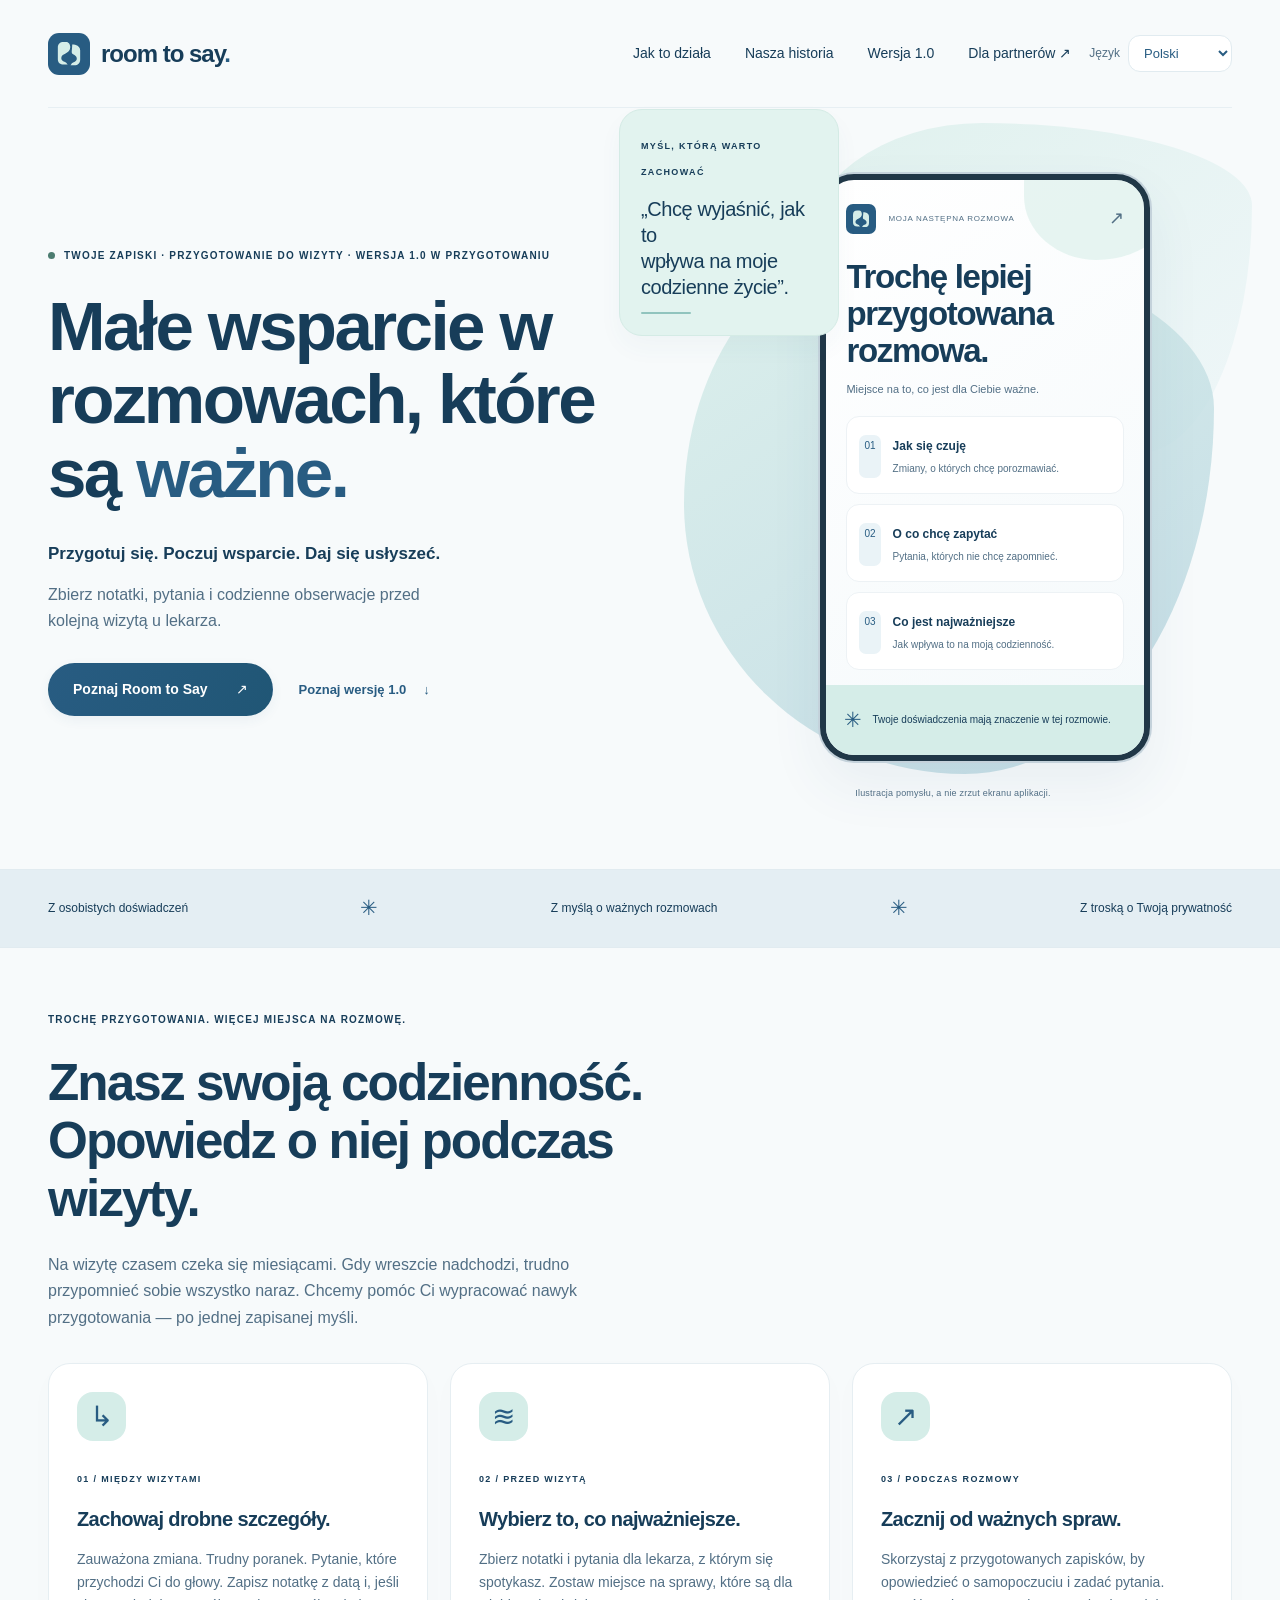
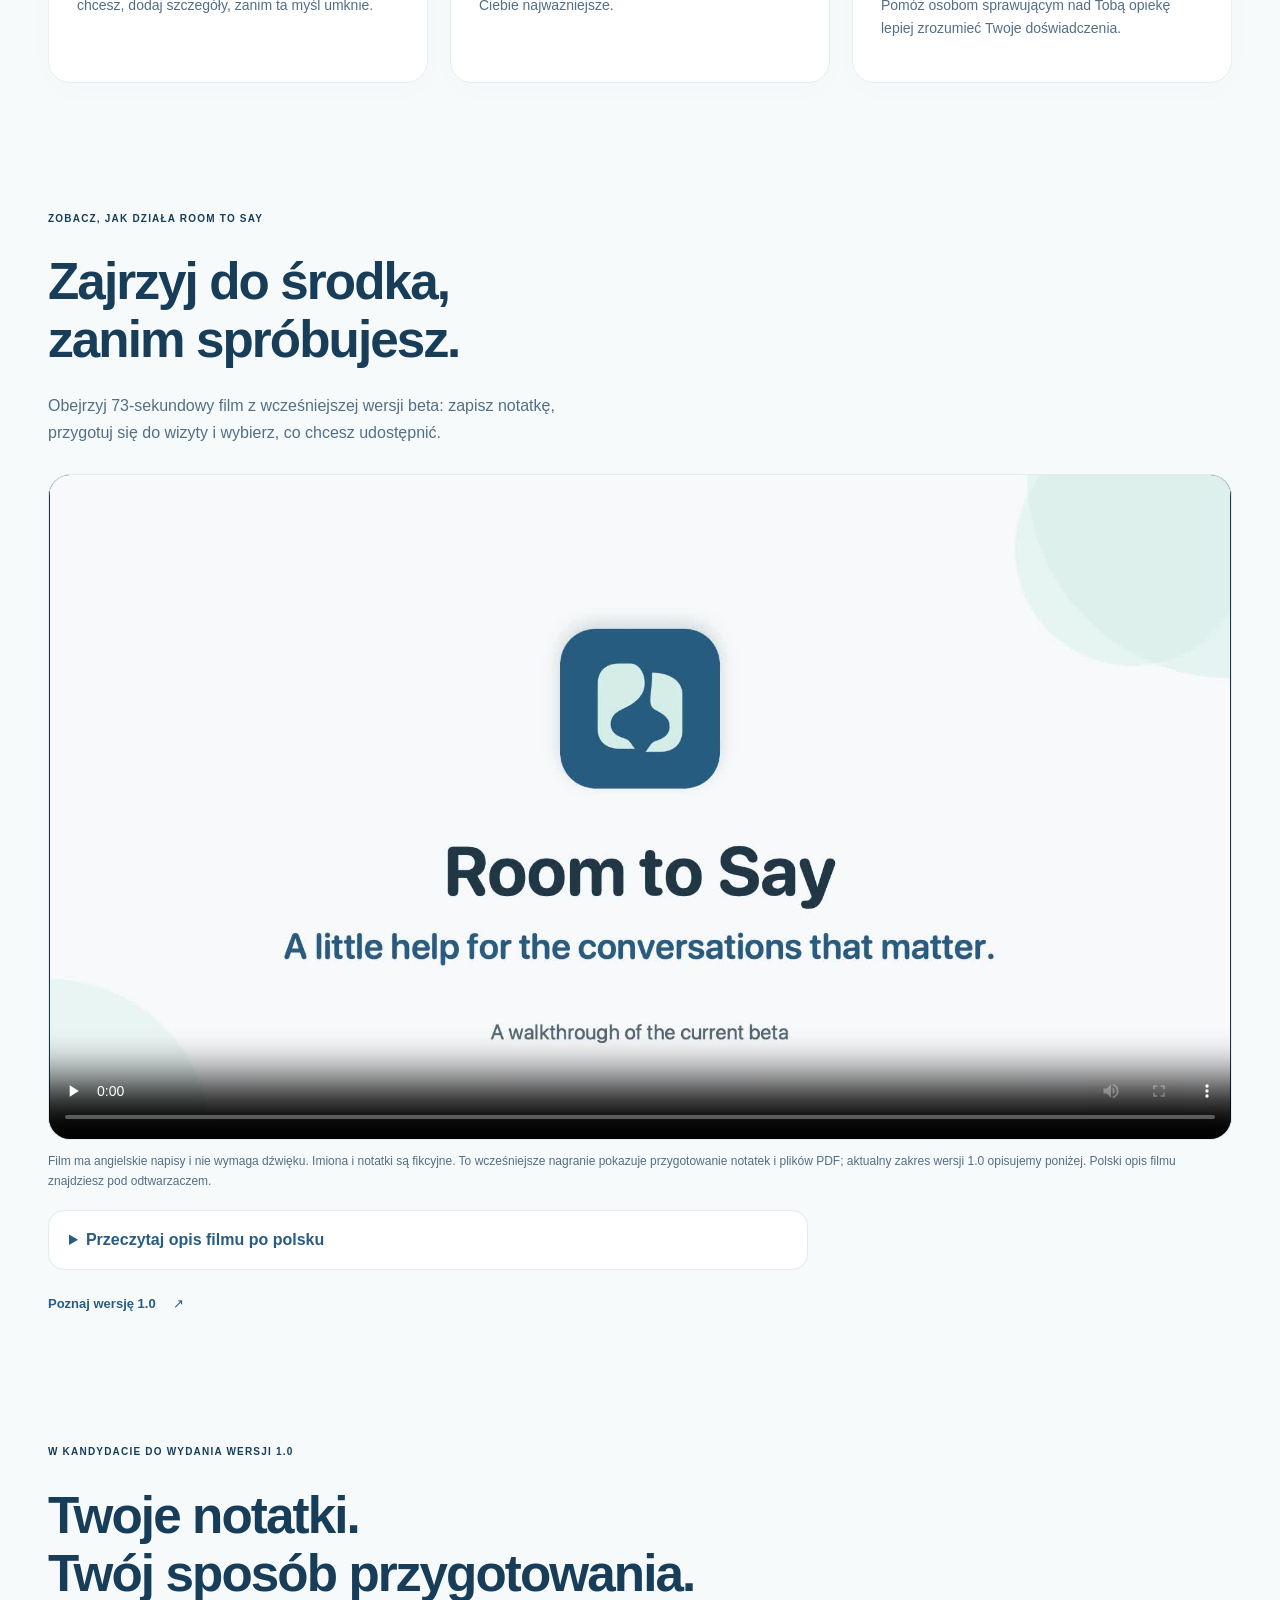
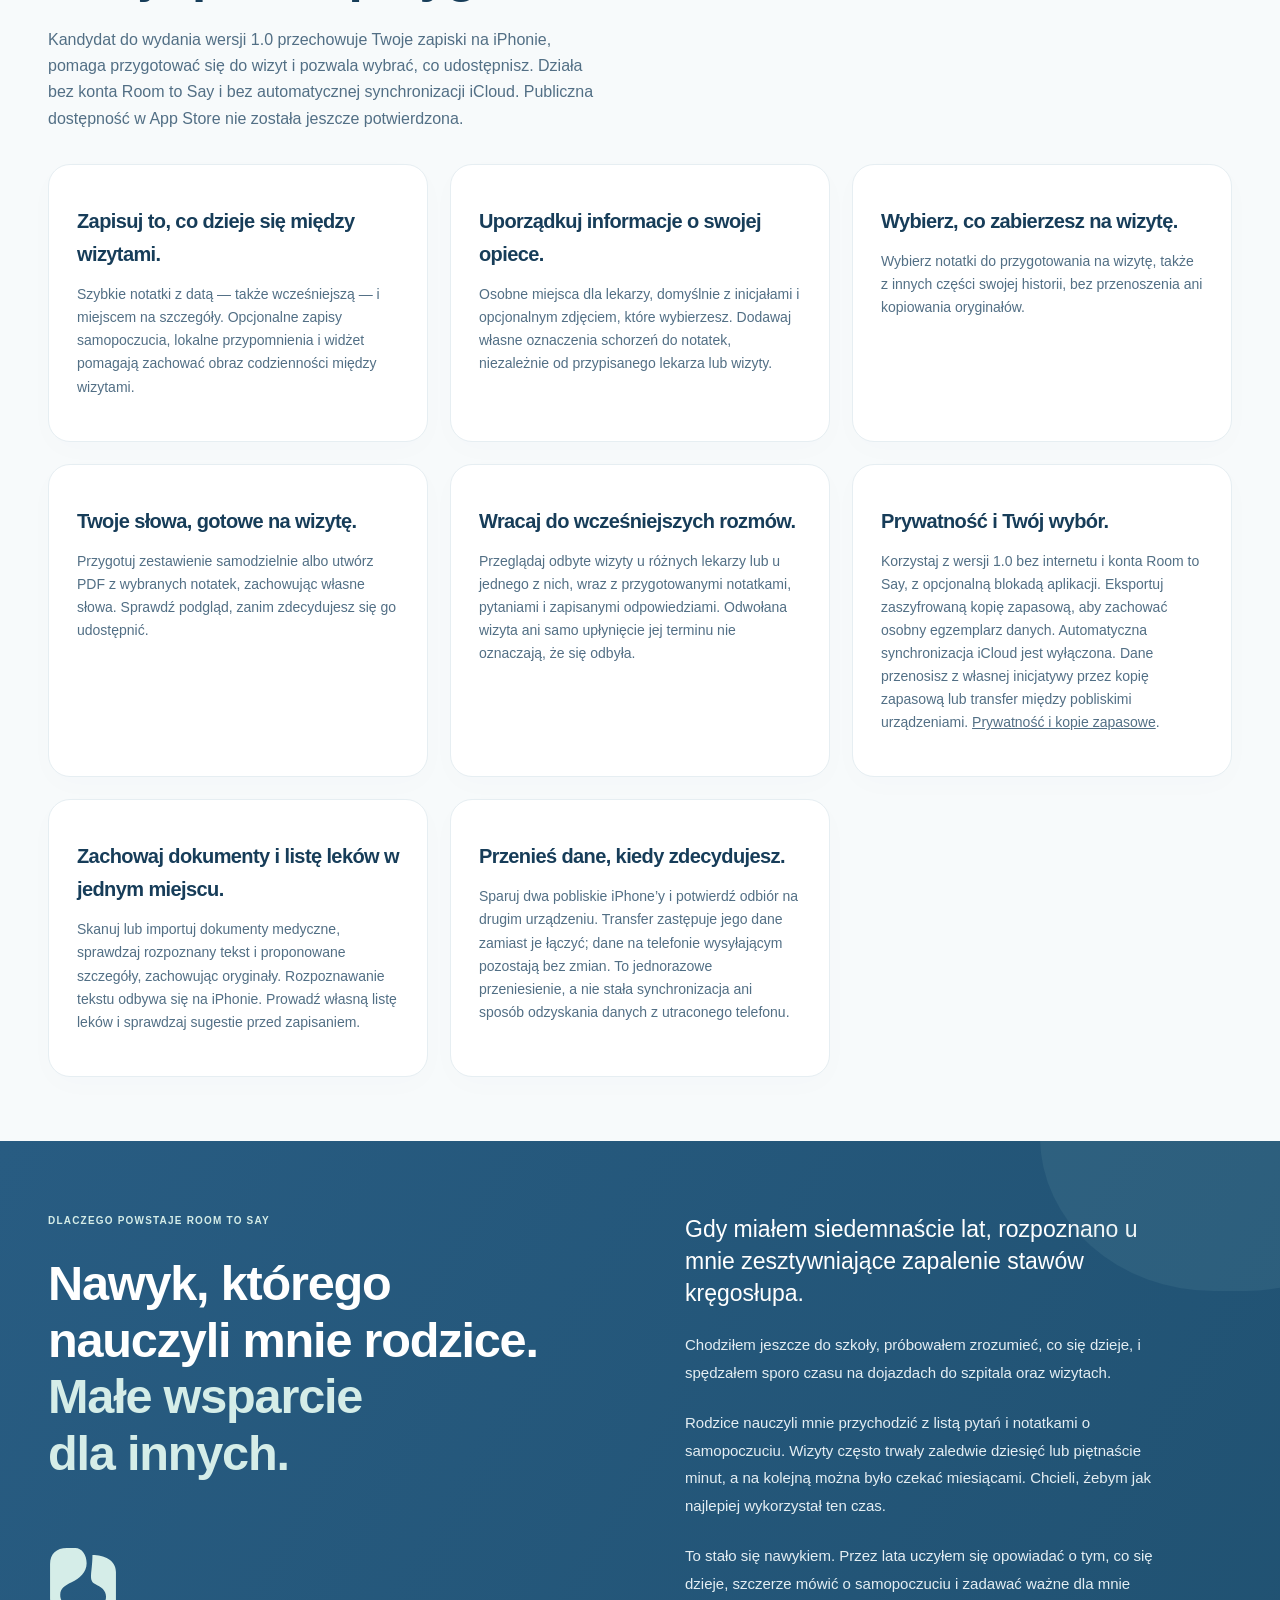
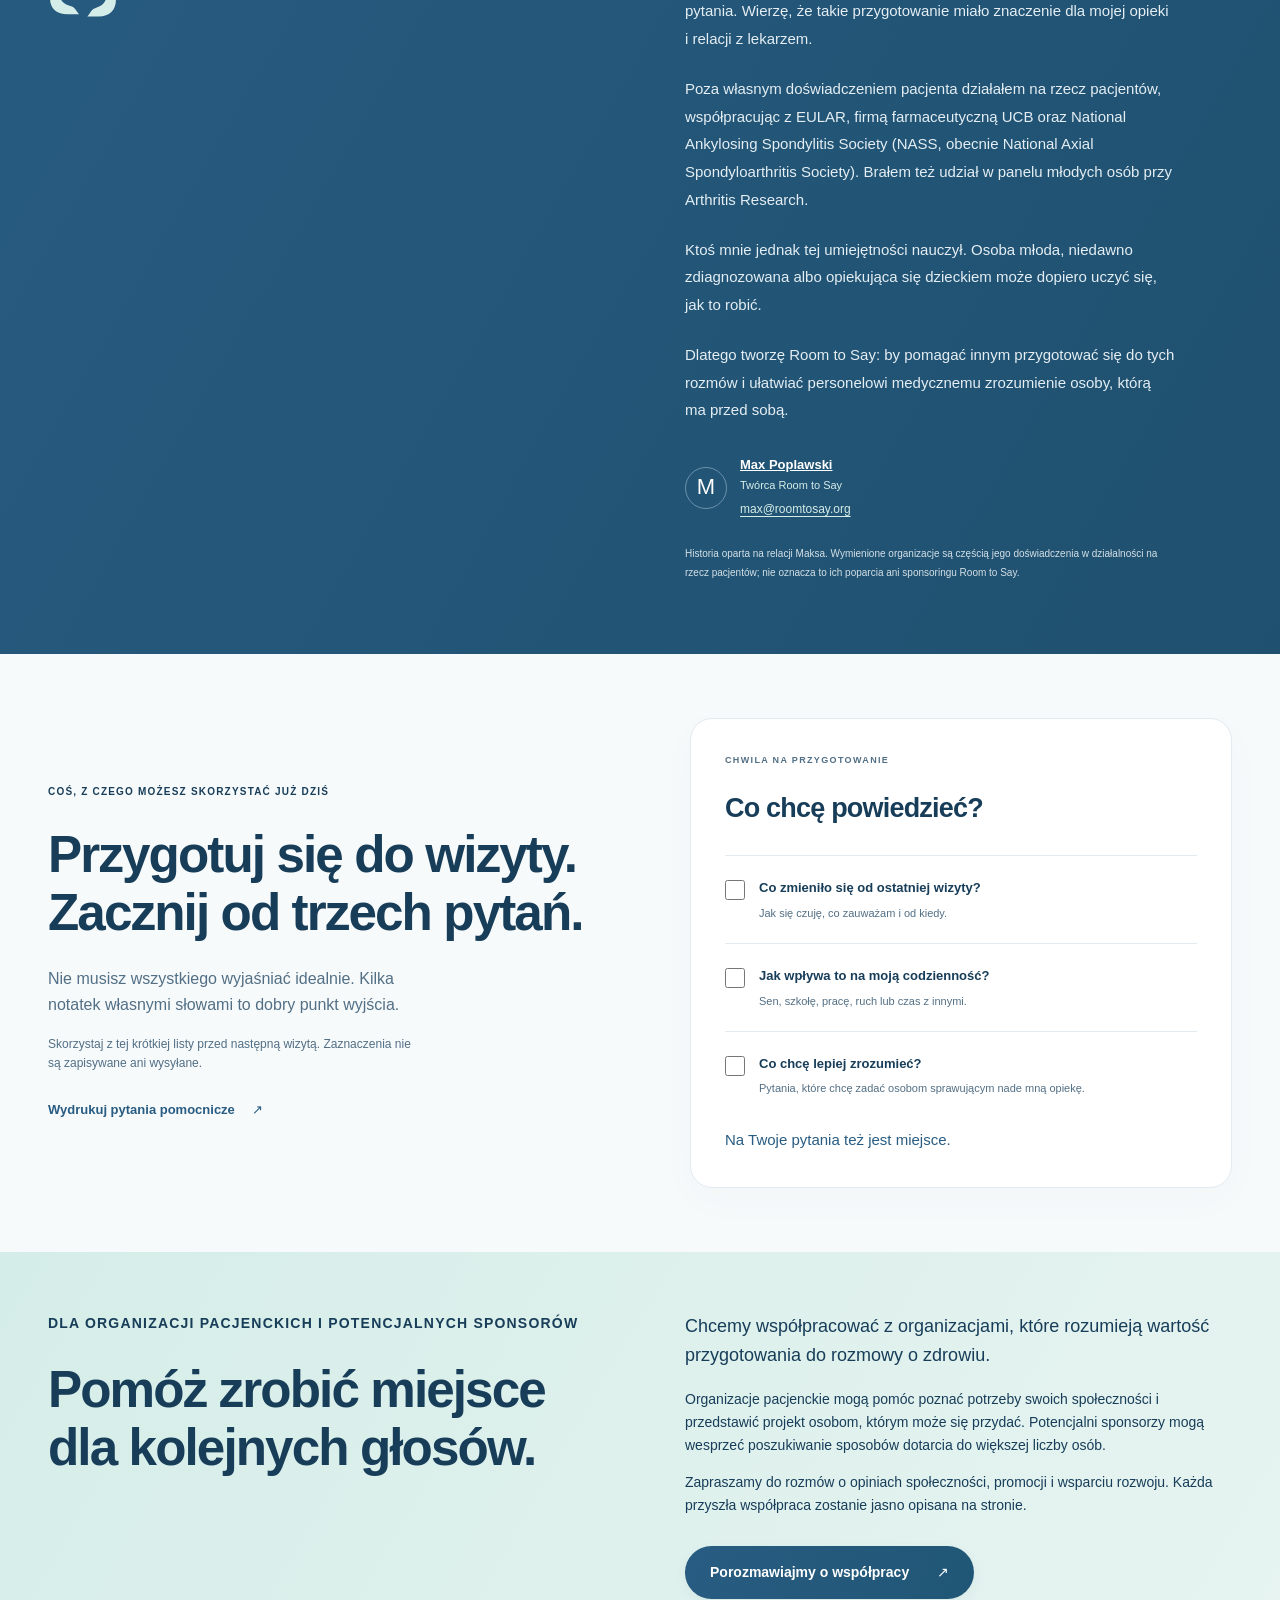
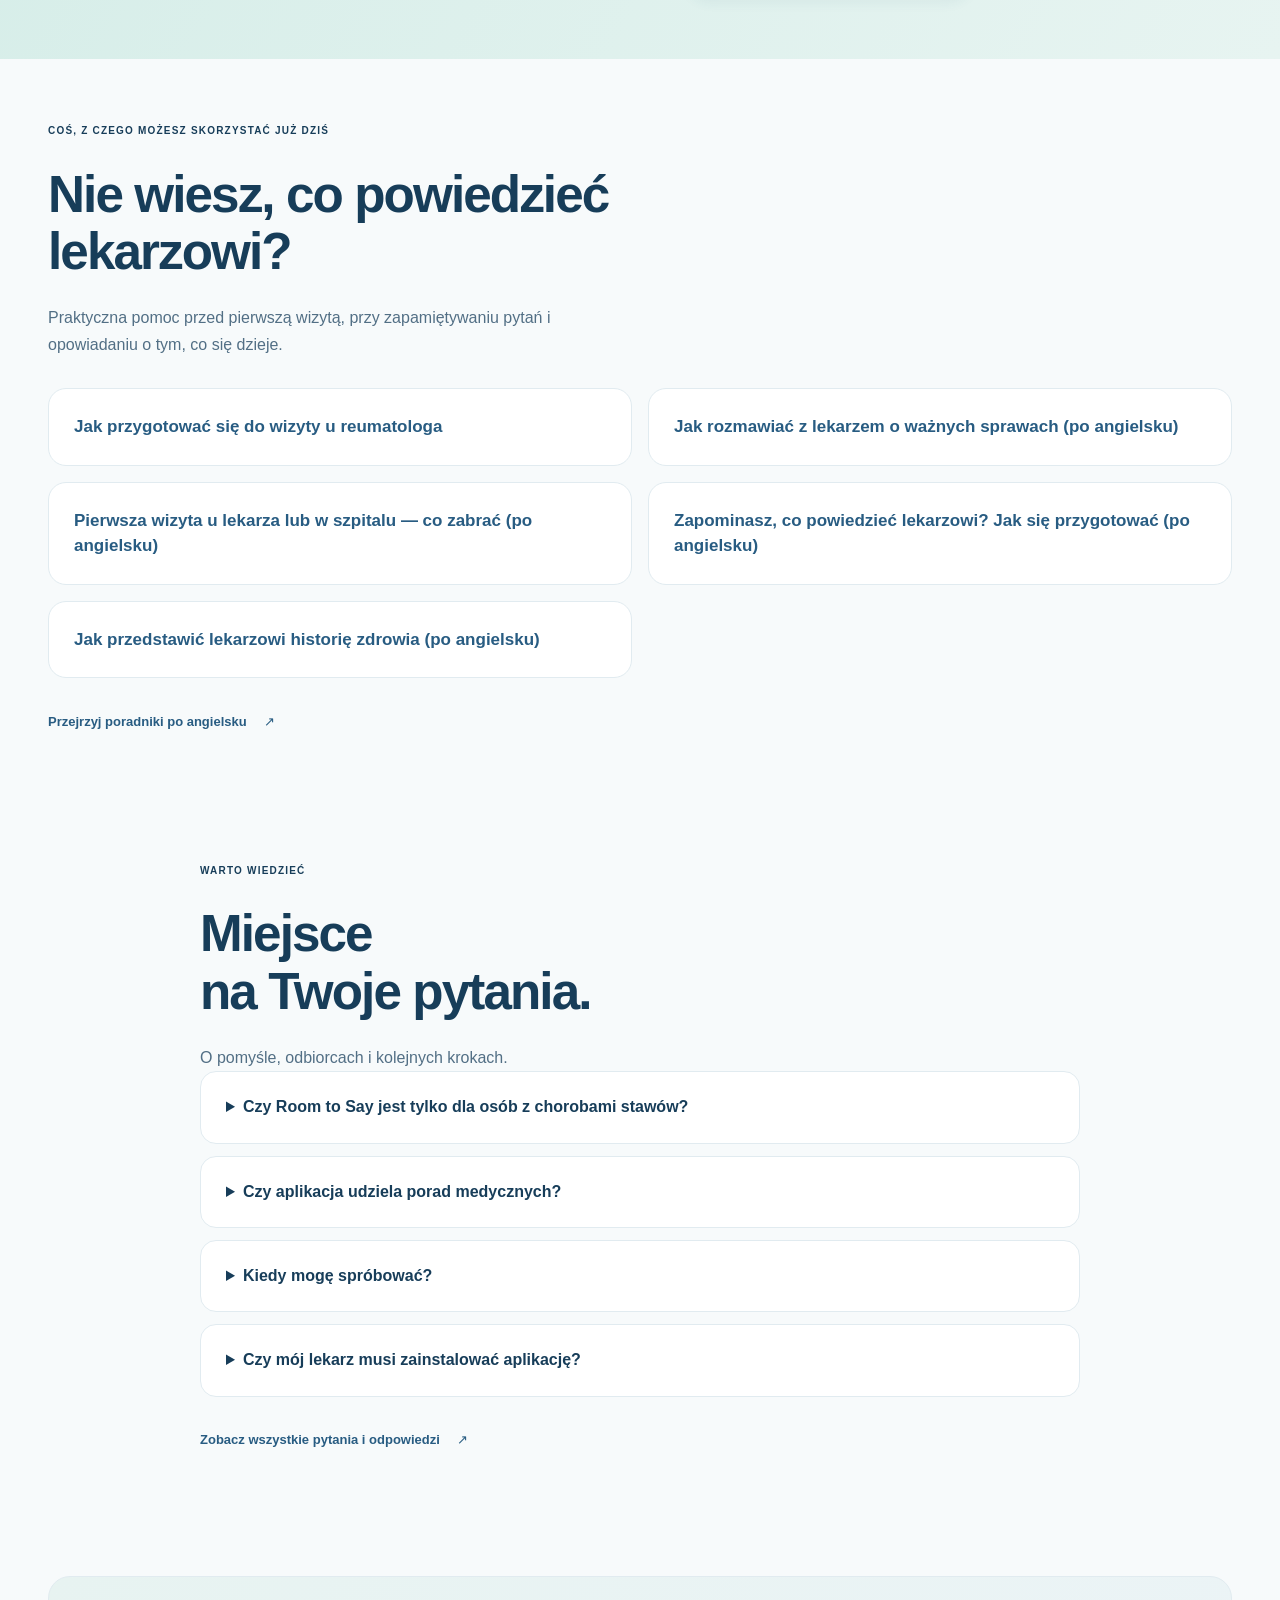
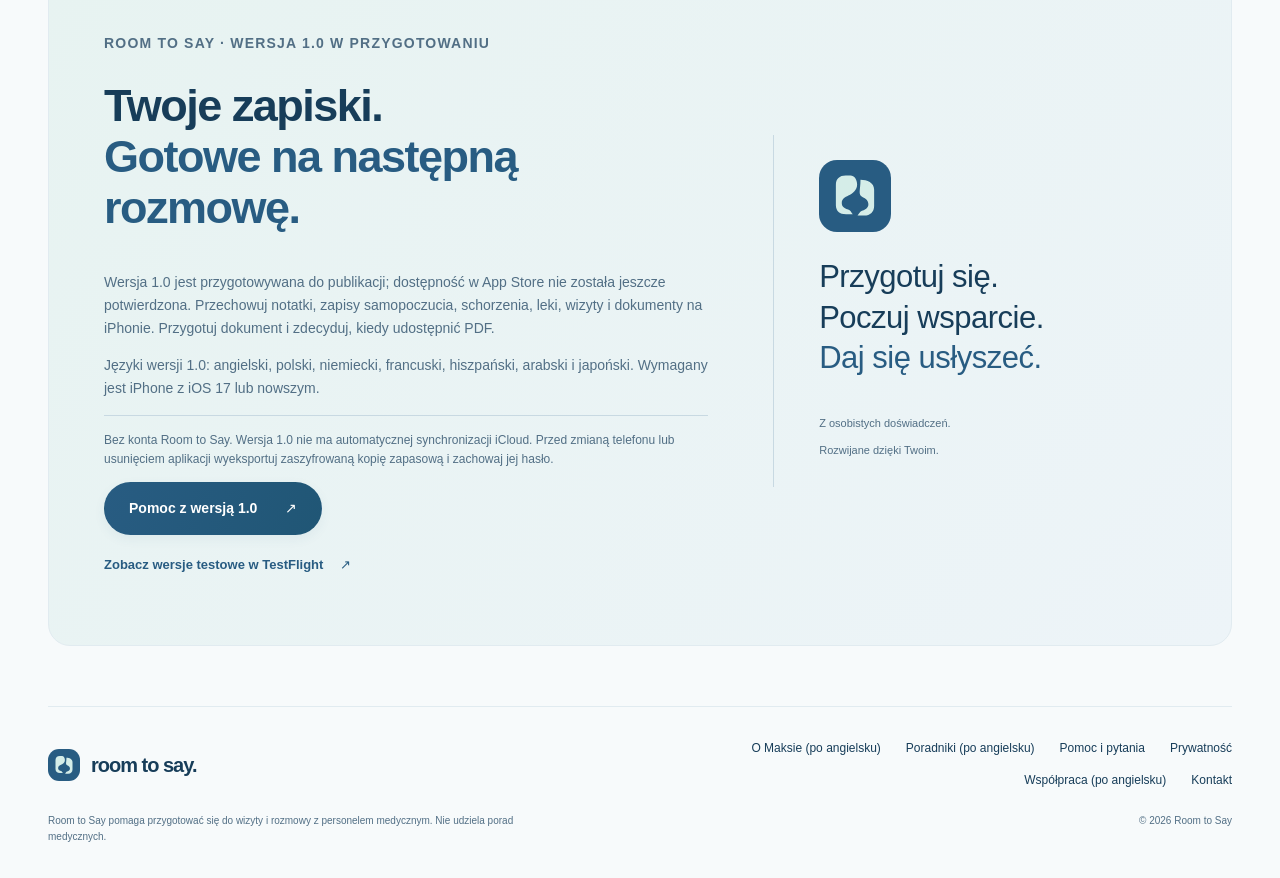
==== pl/index.html @ f358e0f5 "Add Polish pages and English-Polski language dropdown" ====
<!doctype html>
<html lang="pl">
<head>
  <meta charset="utf-8">
  <meta name="viewport" content="width=device-width, initial-scale=1">
  <meta name="theme-color" content="#285C82">
  <title>Room to Say | Przygotuj się do wizyty u lekarza</title>
  <meta name="description" content="Zbierz notatki, pytania i codzienne obserwacje przed wizytą. Poznaj Room to Say, aplikację na iPhone’a. Wersja 1.0 jest w przygotowaniu.">
  <link rel="icon" href="/assets/favicon.ico">
  <link rel="apple-touch-icon" href="/assets/room-to-say-icon-180.png">
  <link rel="stylesheet" href="/styles.css?v=20261027-beta">
  <link rel="stylesheet" href="/app-direction.css?v=20261114-languages">
  <script src="/site.js" defer></script>

  <link rel="canonical" href="https://roomtosay.org/pl/">
  <meta name="robots" content="index, follow, max-image-preview:large">
  <meta property="og:site_name" content="Room to Say">
  <meta property="og:locale" content="pl_PL">
  <meta property="og:type" content="website">
  <meta property="og:url" content="https://roomtosay.org/pl/">
  <meta property="og:title" content="Room to Say | Przygotuj się do wizyty u lekarza">
  <meta property="og:description" content="Zbierz notatki, pytania i codzienne obserwacje przed wizytą. Poznaj Room to Say, aplikację na iPhone’a. Wersja 1.0 jest w przygotowaniu.">
  <meta property="og:image" content="https://roomtosay.org/assets/room-to-say-social-conversations.png">
  <meta property="og:image:alt" content="Room to Say. Małe wsparcie w ważnych rozmowach. Niebieska grafika z miętowym logo Shared space; tekst grafiki w języku angielskim.">
  <meta property="og:image:width" content="1200">
  <meta property="og:image:height" content="630">
  <meta name="twitter:card" content="summary_large_image">
  <meta name="twitter:title" content="Room to Say | Przygotuj się do wizyty u lekarza">
  <meta name="twitter:description" content="Zbierz notatki, pytania i codzienne obserwacje przed wizytą. Poznaj Room to Say, aplikację na iPhone’a. Wersja 1.0 jest w przygotowaniu.">
  <meta name="twitter:image" content="https://roomtosay.org/assets/room-to-say-social-conversations.png">
  <meta name="twitter:image:alt" content="Room to Say. Małe wsparcie w ważnych rozmowach. Niebieska grafika z miętowym logo Shared space; tekst grafiki w języku angielskim.">
  <script type="application/ld+json">{"@context": "https://schema.org", "@type": "WebPage", "@id": "https://roomtosay.org/pl/#page", "url": "https://roomtosay.org/pl/", "name": "Room to Say | Przygotuj się do wizyty u lekarza", "description": "Zbierz notatki, pytania i codzienne obserwacje przed wizytą. Poznaj Room to Say, aplikację na iPhone’a. Wersja 1.0 jest w przygotowaniu.", "inLanguage": "pl", "isPartOf": {"@type": "WebSite", "@id": "https://roomtosay.org/#website", "url": "https://roomtosay.org/", "name": "Room to Say"}, "dateModified": "2026-11-14"}</script>
<link rel="alternate" hreflang="en" href="https://roomtosay.org/">
<link rel="alternate" hreflang="pl" href="https://roomtosay.org/pl/">
<link rel="alternate" hreflang="x-default" href="https://roomtosay.org/">
</head>
<body>
  <a class="skip" href="#main">Przejdź do treści</a>
  <header class="header wrap">
    <a class="brand" href="/pl/" aria-label="Strona główna Room to Say"><img src="/assets/room-to-say-icon.svg" width="42" height="42" alt=""><span>room to say<span class="brand-dot">.</span></span></a>
    <nav aria-label="Nawigacja główna"><a href="#approach">Jak to działa</a><a href="#story">Nasza historia</a><a href="#beta">Wersja 1.0</a><a href="#partners">Dla partnerów <span aria-hidden="true">↗</span></a></nav>
  <div class="language-control"><label for="site-language">Język</label><select id="site-language" data-language-switch aria-label="Język"><option value="/">English</option><option value="/pl/" selected>Polski</option></select><noscript><a href="/" lang="en">English</a> · <a href="/pl/" lang="pl">Polski</a></noscript></div></header>
  <main id="main">
    <section class="hero wrap">
      <div class="hero-copy">
        <p class="eyebrow"><span class="status-dot"></span> Twoje zapiski · Przygotowanie do wizyty · Wersja 1.0 w przygotowaniu</p>
        <h1>Małe wsparcie w<br>rozmowach, które<br>są <em>ważne.</em></h1>
        <p class="hero-tagline">Przygotuj się. Poczuj wsparcie. Daj się usłyszeć.</p>
        <p class="intro">Zbierz notatki, pytania i codzienne obserwacje przed kolejną wizytą u lekarza.</p>
        <div class="actions"><a class="button" href="#approach">Poznaj Room to Say <span aria-hidden="true">↗</span></a><a class="text-link" href="#beta">Poznaj wersję 1.0 <span aria-hidden="true">↓</span></a></div>
      </div>
      <div class="hero-art" aria-label="Ilustracja przygotowania pytań na wizytę">
        <div class="orbit" aria-hidden="true"></div>
        <div class="little-note"><span class="tiny-label">Myśl, którą warto zachować</span><p>„Chcę wyjaśnić, jak to<br>wpływa na moje codzienne życie”.</p><span class="note-line" aria-hidden="true"></span></div>
        <div class="appointment-paper">
          <div class="paper-top"><img src="/assets/room-to-say-icon.svg" alt="" width="30" height="30"><span>MOJA NASTĘPNA ROZMOWA</span><span aria-hidden="true">↗</span></div>
          <h2>Trochę lepiej<br>przygotowana rozmowa.</h2>
          <p class="paper-caption">Miejsce na to, co jest dla Ciebie ważne.</p>
          <div class="paper-item"><span class="paper-number">01</span><div><strong>Jak się czuję</strong><p>Zmiany, o których chcę porozmawiać.</p></div></div>
          <div class="paper-item"><span class="paper-number">02</span><div><strong>O co chcę zapytać</strong><p>Pytania, których nie chcę zapomnieć.</p></div></div>
          <div class="paper-item"><span class="paper-number">03</span><div><strong>Co jest najważniejsze</strong><p>Jak wpływa to na moją codzienność.</p></div></div>
          <div class="paper-bottom"><span class="small-spark" aria-hidden="true">✳</span> Twoje doświadczenia mają znaczenie w tej rozmowie.</div>
        </div>
        <span class="art-footnote">Ilustracja pomysłu, a nie zrzut ekranu aplikacji.</span>
      </div>
    </section>
    <div class="principle-strip"><div class="wrap"><span>Z osobistych doświadczeń</span><span class="strip-star" aria-hidden="true">✳</span><span>Z myślą o ważnych rozmowach</span><span class="strip-star" aria-hidden="true">✳</span><span>Z troską o Twoją prywatność</span></div></div>
    <section class="approach wrap section" id="approach">
      <div class="section-heading"><p class="eyebrow">TROCHĘ PRZYGOTOWANIA. WIĘCEJ MIEJSCA NA ROZMOWĘ.</p><h2>Znasz swoją codzienność.<br>Opowiedz o niej podczas wizyty.</h2><p>Na wizytę czasem czeka się miesiącami. Gdy wreszcie nadchodzi, trudno przypomnieć sobie wszystko naraz. Chcemy pomóc Ci wypracować nawyk przygotowania — po jednej zapisanej myśli.</p></div>
      <div class="steps">
        <article><div class="step-icon" aria-hidden="true">↳</div><span class="tiny-label">01 / MIĘDZY WIZYTAMI</span><h3>Zachowaj drobne szczegóły.</h3><p>Zauważona zmiana. Trudny poranek. Pytanie, które przychodzi Ci do głowy. Zapisz notatkę z datą i, jeśli chcesz, dodaj szczegóły, zanim ta myśl umknie.</p></article>
        <article><div class="step-icon" aria-hidden="true">≋</div><span class="tiny-label">02 / PRZED WIZYTĄ</span><h3>Wybierz to, co najważniejsze.</h3><p>Zbierz notatki i pytania dla lekarza, z którym się spotykasz. Zostaw miejsce na sprawy, które są dla Ciebie najważniejsze.</p></article>
        <article><div class="step-icon" aria-hidden="true">↗</div><span class="tiny-label">03 / PODCZAS ROZMOWY</span><h3>Zacznij od ważnych spraw.</h3><p>Skorzystaj z przygotowanych zapisków, by opowiedzieć o samopoczuciu i zadać pytania. Pomóż osobom sprawującym nad Tobą opiekę lepiej zrozumieć Twoje doświadczenia.</p></article>
      </div>
    </section>
    <section class="demo-section wrap section" id="demo" aria-labelledby="demo-title">
      <div class="section-heading"><p class="eyebrow">ZOBACZ, JAK DZIAŁA ROOM TO SAY</p><h2 id="demo-title">Zajrzyj do środka,<br>zanim spróbujesz.</h2><p>Obejrzyj 73-sekundowy film z wcześniejszej wersji beta: zapisz notatkę, przygotuj się do wizyty i wybierz, co chcesz udostępnić.</p></div>
      <figure class="demo-video">
        <video controls playsinline preload="none" poster="/assets/room-to-say-demo-poster.jpg" width="1920" height="1080" aria-label="Film o wersji beta Room to Say" aria-describedby="demo-caption">
          <source src="/assets/room-to-say-demo.mp4" type="video/mp4">
          <p>Twoja przeglądarka nie może odtworzyć tego filmu. <a href="/assets/room-to-say-demo.mp4">Obejrzyj lub pobierz film</a> albo przeczytaj opis poniżej.</p>
        </video>
        <figcaption id="demo-caption">Film ma angielskie napisy i nie wymaga dźwięku. Imiona i notatki są fikcyjne. To wcześniejsze nagranie pokazuje przygotowanie notatek i plików PDF; aktualny zakres wersji 1.0 opisujemy poniżej. Polski opis filmu znajdziesz pod odtwarzaczem.</figcaption>
      </figure>
      <details class="demo-transcript"><summary>Przeczytaj opis filmu po polsku</summary><ol><li><strong>Zapisz notatkę.</strong> Zapisz coś, o czym chcesz pamiętać między wizytami, i powiąż notatkę z odpowiednią wizytą.</li><li><strong>Przygotuj się do wizyty.</strong> Wybierz notatki, które chcesz zabrać, i dodaj pytania.</li><li><strong>Utwórz dokument z notatkami.</strong> Wybierz treść dokumentu, zachowując własne słowa.</li><li><strong>Sprawdź przed udostępnieniem.</strong> Sprawdź plik PDF, a następnie zdecyduj, czy chcesz go udostępnić, wydrukować czy zapisać.</li><li><strong>Zapiski na Twoim telefonie.</strong> Notatki są przechowywane na iPhonie, bez konta Room to Say. Wersja 1.0 nie ma automatycznej synchronizacji iCloud. Przeczytaj <a href="/pl/privacy.html">informacje o prywatności i kopiach zapasowych</a>.</li></ol></details>
      <p class="demo-action"><a class="text-link" href="#beta">Poznaj wersję 1.0 <span aria-hidden="true">↗</span></a></p>
    </section>
    <section class="approach wrap section" id="planned-features" aria-labelledby="planned-title">
      <div class="section-heading"><p class="eyebrow">W KANDYDACIE DO WYDANIA WERSJI 1.0</p><h2 id="planned-title">Twoje notatki.<br>Twój sposób przygotowania.</h2><p>Kandydat do wydania wersji 1.0 przechowuje Twoje zapiski na iPhonie, pomaga przygotować się do wizyt i pozwala wybrać, co udostępnisz. Działa bez konta Room to Say i bez automatycznej synchronizacji iCloud. Publiczna dostępność w App Store nie została jeszcze potwierdzona.</p></div>
      <div class="steps">
        <article><h3>Zapisuj to, co dzieje się między wizytami.</h3><p>Szybkie notatki z datą — także wcześniejszą — i miejscem na szczegóły. Opcjonalne zapisy samopoczucia, lokalne przypomnienia i widżet pomagają zachować obraz codzienności między wizytami.</p></article>
        <article><h3>Uporządkuj informacje o swojej opiece.</h3><p>Osobne miejsca dla lekarzy, domyślnie z inicjałami i opcjonalnym zdjęciem, które wybierzesz. Dodawaj własne oznaczenia schorzeń do notatek, niezależnie od przypisanego lekarza lub wizyty.</p></article>
        <article><h3>Wybierz, co zabierzesz na wizytę.</h3><p>Wybierz notatki do przygotowania na wizytę, także z innych części swojej historii, bez przenoszenia ani kopiowania oryginałów.</p></article>
        <article><h3>Twoje słowa, gotowe na wizytę.</h3><p>Przygotuj zestawienie samodzielnie albo utwórz PDF z wybranych notatek, zachowując własne słowa. Sprawdź podgląd, zanim zdecydujesz się go udostępnić.</p></article>
        <article><h3>Wracaj do wcześniejszych rozmów.</h3><p>Przeglądaj odbyte wizyty u różnych lekarzy lub u jednego z nich, wraz z przygotowanymi notatkami, pytaniami i zapisanymi odpowiedziami. Odwołana wizyta ani samo upłynięcie jej terminu nie oznaczają, że się odbyła.</p></article>
        <article><h3>Prywatność i Twój wybór.</h3><p>Korzystaj z wersji 1.0 bez internetu i konta Room to Say, z opcjonalną blokadą aplikacji. Eksportuj zaszyfrowaną kopię zapasową, aby zachować osobny egzemplarz danych. Automatyczna synchronizacja iCloud jest wyłączona. Dane przenosisz z własnej inicjatywy przez kopię zapasową lub transfer między pobliskimi urządzeniami. <a href="/pl/privacy.html">Prywatność i kopie zapasowe</a>.</p></article>
        <article><h3>Zachowaj dokumenty i listę leków w jednym miejscu.</h3><p>Skanuj lub importuj dokumenty medyczne, sprawdzaj rozpoznany tekst i proponowane szczegóły, zachowując oryginały. Rozpoznawanie tekstu odbywa się na iPhonie. Prowadź własną listę leków i sprawdzaj sugestie przed zapisaniem.</p></article>
        <article><h3>Przenieś dane, kiedy zdecydujesz.</h3><p>Sparuj dwa pobliskie iPhone’y i potwierdź odbiór na drugim urządzeniu. Transfer zastępuje jego dane zamiast je łączyć; dane na telefonie wysyłającym pozostają bez zmian. To jednorazowe przeniesienie, a nie stała synchronizacja ani sposób odzyskania danych z utraconego telefonu.</p></article>
      </div>
    </section>
    <section class="story-section" id="story"><div class="wrap story-grid">
      <div class="story-aside"><p class="eyebrow">DLACZEGO POWSTAJE ROOM TO SAY</p><h2>Nawyk, którego<br>nauczyli mnie rodzice.<br><em>Małe wsparcie<br>dla innych.</em></h2><img src="/assets/room-to-say-symbol.svg" width="124" height="124" alt="" loading="lazy"></div>
      <div class="story-copy"><p class="story-lead">Gdy miałem siedemnaście lat, rozpoznano u mnie zesztywniające zapalenie stawów kręgosłupa.</p><p>Chodziłem jeszcze do szkoły, próbowałem zrozumieć, co się dzieje, i spędzałem sporo czasu na dojazdach do szpitala oraz wizytach.</p><p>Rodzice nauczyli mnie przychodzić z listą pytań i notatkami o samopoczuciu. Wizyty często trwały zaledwie dziesięć lub piętnaście minut, a na kolejną można było czekać miesiącami. Chcieli, żebym jak najlepiej wykorzystał ten czas.</p><p>To stało się nawykiem. Przez lata uczyłem się opowiadać o tym, co się dzieje, szczerze mówić o samopoczuciu i zadawać ważne dla mnie pytania. Wierzę, że takie przygotowanie miało znaczenie dla mojej opieki i relacji z lekarzem.</p><p>Poza własnym doświadczeniem pacjenta działałem na rzecz pacjentów, współpracując z EULAR, firmą farmaceutyczną UCB oraz National Ankylosing Spondylitis Society (NASS, obecnie National Axial Spondyloarthritis Society). Brałem też udział w panelu młodych osób przy Arthritis Research.</p><p>Ktoś mnie jednak tej umiejętności nauczył. Osoba młoda, niedawno zdiagnozowana albo opiekująca się dzieckiem może dopiero uczyć się, jak to robić.</p><p>Dlatego tworzę Room to Say: by pomagać innym przygotować się do tych rozmów i ułatwiać personelowi medycznemu zrozumienie osoby, którą ma przed sobą.</p><div class="founder-signoff"><span class="founder-initial" aria-hidden="true">M</span><div><strong><a href="/max-poplawski.html">Max Poplawski</a></strong><span>Twórca Room to Say</span><a class="founder-email" href="mailto:max@roomtosay.org">max@roomtosay.org</a></div></div><p class="story-note">Historia oparta na relacji Maksa. Wymienione organizacje są częścią jego doświadczenia w działalności na rzecz pacjentów; nie oznacza to ich poparcia ani sponsoringu Room to Say.</p></div>
    </div></section>
    <section class="conversation wrap section">
      <div class="conversation-copy"><p class="eyebrow">COŚ, Z CZEGO MOŻESZ SKORZYSTAĆ JUŻ DZIŚ</p><h2>Przygotuj się do wizyty.<br>Zacznij od trzech pytań.</h2><p>Nie musisz wszystkiego wyjaśniać idealnie. Kilka notatek własnymi słowami to dobry punkt wyjścia.</p><p class="subtle">Skorzystaj z tej krótkiej listy przed następną wizytą. Zaznaczenia nie są zapisywane ani wysyłane.</p><button class="text-link print-button" type="button" id="print-prompts">Wydrukuj pytania pomocnicze <span aria-hidden="true">↗</span></button></div>
      <div class="prompt-sheet"><p class="tiny-label">CHWILA NA PRZYGOTOWANIE</p><h3>Co chcę powiedzieć?</h3><label class="prompt"><input type="checkbox"><span><strong>Co zmieniło się od ostatniej wizyty?</strong><span>Jak się czuję, co zauważam i od kiedy.</span></span></label><label class="prompt"><input type="checkbox"><span><strong>Jak wpływa to na moją codzienność?</strong><span>Sen, szkołę, pracę, ruch lub czas z innymi.</span></span></label><label class="prompt"><input type="checkbox"><span><strong>Co chcę lepiej zrozumieć?</strong><span>Pytania, które chcę zadać osobom sprawującym nade mną opiekę.</span></span></label><p class="prompt-footer">Na Twoje pytania też jest miejsce.</p></div>
    </section>
    <section class="partners-section" id="partners"><div class="wrap partners-grid"><div><p class="eyebrow">DLA ORGANIZACJI PACJENCKICH I POTENCJALNYCH SPONSORÓW</p><h2>Pomóż zrobić miejsce<br>dla kolejnych głosów.</h2></div><div><p class="partner-intro">Chcemy współpracować z organizacjami, które rozumieją wartość przygotowania do rozmowy o zdrowiu.</p><p>Organizacje pacjenckie mogą pomóc poznać potrzeby swoich społeczności i przedstawić projekt osobom, którym może się przydać. Potencjalni sponsorzy mogą wesprzeć poszukiwanie sposobów dotarcia do większej liczby osób.</p><p>Zapraszamy do rozmów o opiniach społeczności, promocji i wsparciu rozwoju. Każda przyszła współpraca zostanie jasno opisana na stronie.</p><a class="button button-light" href="/partnerships.html">Porozmawiajmy o współpracy <span aria-hidden="true">↗</span></a></div></div></section>
<section class="wrap section guides-intro" id="guides"><div class="section-heading"><p class="eyebrow">COŚ, Z CZEGO MOŻESZ SKORZYSTAĆ JUŻ DZIŚ</p><h2>Nie wiesz, co powiedzieć<br>lekarzowi?</h2><p>Praktyczna pomoc przed pierwszą wizytą, przy zapamiętywaniu pytań i opowiadaniu o tym, co się dzieje.</p></div><ul class="guide-list"><li><a href="/pl/preparing-for-rheumatology-appointment.html">Jak przygotować się do wizyty u reumatologa</a></li><li><a href="/how-to-talk-to-your-doctor.html">Jak rozmawiać z lekarzem o ważnych sprawach (po angielsku)</a></li><li><a href="/first-doctors-hospital-appointment.html">Pierwsza wizyta u lekarza lub w szpitalu — co zabrać (po angielsku)</a></li><li><a href="/remember-what-to-tell-your-doctor.html">Zapominasz, co powiedzieć lekarzowi? Jak się przygotować (po angielsku)</a></li><li><a href="/explain-medical-history-to-doctor.html">Jak przedstawić lekarzowi historię zdrowia (po angielsku)</a></li></ul><a class="text-link" href="/guides.html">Przejrzyj poradniki po angielsku <span aria-hidden="true">↗</span></a></section>
    <section class="home-faq wrap section" id="faq" aria-labelledby="faq-title">
      <div class="section-heading"><p class="eyebrow">WARTO WIEDZIEĆ</p><h2 id="faq-title">Miejsce<br>na Twoje pytania.</h2><p>O pomyśle, odbiorcach i kolejnych krokach.</p></div>
      <details><summary>Czy Room to Say jest tylko dla osób z chorobami stawów?</summary><p>Historia Maksa zaczyna się od choroby stawów. Przygotowanie może być pomocne przy różnych schorzeniach i wizytach. Opinie użytkowników pomagają nam zrozumieć, jak aplikacja sprawdza się w różnych sytuacjach.</p></details>
      <details><summary>Czy aplikacja udziela porad medycznych?</summary><p>Nie. Room to Say powstaje, by wspierać przygotowanie do wizyty i rozmowę z personelem medycznym. Nie zastępuje opieki medycznej.</p></details>
      <details><summary>Kiedy mogę spróbować?</summary><p>Strona opisuje wersję 1.0, która przechowuje dane lokalnie. <a href="https://testflight.apple.com/join/qRMne3Gn">TestFlight</a> udostępnia wersje testowe — sprawdź opis, aby poznać aktualną wersję. Zajrzyj do <a href="/pl/support.html">działu pomocy</a> po wskazówki dotyczące konkretnej wersji.</p></details>
      <details><summary>Czy mój lekarz musi zainstalować aplikację?</summary><p>Nie. Możesz pokazać przygotowane zestawienie na swoim ekranie albo sprawdzić i udostępnić PDF z zestawieniem lub wybranymi notatkami. Lekarz nie potrzebuje konta ani aplikacji.</p></details>
      <a class="text-link" href="/pl/support.html">Zobacz wszystkie pytania i odpowiedzi <span aria-hidden="true">↗</span></a>
    </section>
    <section class="beta-section wrap section" id="beta" aria-labelledby="beta-title">
      <div class="beta-card"><div><p class="eyebrow">ROOM TO SAY · WERSJA 1.0 W PRZYGOTOWANIU</p><h2 id="beta-title">Twoje zapiski.<br><em>Gotowe na następną rozmowę.</em></h2><p>Wersja 1.0 jest przygotowywana do publikacji; dostępność w App Store nie została jeszcze potwierdzona. Przechowuj notatki, zapisy samopoczucia, schorzenia, leki, wizyty i dokumenty na iPhonie. Przygotuj dokument i zdecyduj, kiedy udostępnić PDF.</p><p>Języki wersji 1.0: angielski, polski, niemiecki, francuski, hiszpański, arabski i japoński. Wymagany jest iPhone z iOS 17 lub nowszym.</p><p class="beta-note">Bez konta Room to Say. Wersja 1.0 nie ma automatycznej synchronizacji iCloud. Przed zmianą telefonu lub usunięciem aplikacji wyeksportuj zaszyfrowaną kopię zapasową i zachowaj jej hasło.</p><a class="button" href="/pl/support.html">Pomoc z wersją 1.0 <span aria-hidden="true">↗</span></a><p style="margin-top:18px"><a class="text-link" href="https://testflight.apple.com/join/qRMne3Gn">Zobacz wersje testowe w TestFlight <span aria-hidden="true">↗</span></a></p></div><div class="beta-aside"><img src="/assets/room-to-say-icon.svg" width="72" height="72" alt="" loading="lazy"><p>Przygotuj się.<br>Poczuj wsparcie.<br><em>Daj się usłyszeć.</em></p><span>Z osobistych doświadczeń.<br>Rozwijane dzięki Twoim.</span></div></div>
    </section>
  </main>
  <footer class="footer wrap"><a class="brand" href="/pl/"><img src="/assets/room-to-say-icon.svg" width="32" height="32" alt=""><span>room to say.</span></a><nav aria-label="Nawigacja w stopce"><a href="/max-poplawski.html">O Maksie (po angielsku)</a><a href="/guides.html">Poradniki (po angielsku)</a><a href="/pl/support.html">Pomoc i pytania</a><a href="/pl/privacy.html">Prywatność</a><a href="/partnerships.html">Współpraca (po angielsku)</a><a href="mailto:hello@roomtosay.org">Kontakt</a></nav><p>Room to Say pomaga przygotować się do wizyty i rozmowy z personelem medycznym. Nie udziela porad medycznych.</p><span class="copyright">© <span data-year>2026</span> Room to Say</span></footer>
</body>
</html>
---- styles.css ----
:root{--ocean:#285c82;--mist:#d5ede8;--bg:#f7fafb;--ink:#203747;--muted:#526876;--border:#d5e1e7;--serif:Georgia,'Times New Roman',serif;--sans:Inter,-apple-system,BlinkMacSystemFont,'Segoe UI',sans-serif}*{box-sizing:border-box}html{scroll-behavior:smooth;scroll-padding-top:32px}body{margin:0;background:var(--bg);color:var(--ink);font-family:var(--sans);font-size:16px;line-height:1.65}a{color:inherit}button,input{font:inherit}a,button,input{touch-action:manipulation}a:focus-visible,button:focus-visible,input:focus-visible,summary:focus-visible{outline:3px solid var(--ocean);outline-offset:6px}img{display:block;max-width:100%}.wrap{width:min(1200px,calc(100% - 96px));margin-inline:auto}.skip{position:absolute;top:-100px;left:20px;background:white;padding:12px;z-index:20}.skip:focus{top:10px}.header{height:108px;display:flex;align-items:center;justify-content:space-between;border-bottom:1px solid var(--border)}.brand{display:inline-flex;align-items:center;gap:11px;text-decoration:none;font-size:24px;font-weight:650;letter-spacing:-1px;line-height:1}.brand img{border-radius:11px}.brand-dot{color:var(--ocean)}nav{display:flex;gap:34px}nav a{text-decoration:none;font-size:14px}nav a:hover,.text-link:hover{text-decoration:underline;text-underline-offset:5px}.hero{display:grid;grid-template-columns:1.05fr 1fr;gap:40px;padding-top:66px;padding-bottom:80px;align-items:center}.eyebrow{font-size:10px;font-weight:700;letter-spacing:1.8px;text-transform:uppercase;margin:0 0 26px;display:flex;align-items:center;gap:9px}.status-dot{width:7px;height:7px;background:#4c7c70;border-radius:50%;display:inline-block;flex-shrink:0}h1,h2,h3,p{margin-top:0}h1{font-family:var(--serif);font-weight:400;font-size:clamp(65px,6.8vw,94px);line-height:.99;letter-spacing:-4px;margin-bottom:30px}em{font-weight:400;color:var(--ocean)}.hero-tagline{font-weight:600;font-size:17px;margin-bottom:14px}.intro{max-width:390px;font-size:16px;color:var(--muted);margin-bottom:28px}.actions{display:flex;align-items:center;gap:26px;flex-wrap:wrap}.button{padding:14px 21px;background:var(--ocean);color:white;text-decoration:none;font-weight:550;font-size:13px;border:1px solid transparent;border-radius:5px;display:inline-flex;gap:28px;align-items:center;justify-content:space-between}.button:hover{background:#204c6d}.text-link{display:inline-flex;align-items:center;gap:17px;font-size:13px;font-weight:550;text-decoration:none;color:var(--ocean)}.hero-art{position:relative;min-height:535px;display:flex;align-items:flex-end;justify-content:center;padding-bottom:28px}.orbit{position:absolute;top:44px;left:0;width:100%;aspect-ratio:1;border-radius:50%;background:var(--mist);opacity:.68}.orbit:after{content:'';position:absolute;inset:22px;border:1px solid #b3d5ce;border-radius:50%}.appointment-paper{position:relative;z-index:2;width:330px;padding:25px 25px 0;background:#fff;border:1px solid var(--border);border-radius:10px;box-shadow:0 20px 65px #20374712;transform:rotate(4deg);margin-left:66px}.paper-top{display:flex;align-items:center;gap:12px;font-size:8px;letter-spacing:1.25px;color:var(--muted)}.paper-top img{border-radius:7px}.paper-top>span:last-child{margin-left:auto;font-size:18px}.appointment-paper h2{font-family:var(--serif);font-size:38px;font-weight:400;line-height:1.12;letter-spacing:-1px;margin:25px 0 10px}.paper-caption{font-size:11px;color:var(--muted);margin-bottom:18px}.paper-item{display:flex;gap:12px;padding:17px 0;border-top:1px solid #edf1f3}.paper-number{font-size:10px;color:#627d8e;margin-top:3px}.paper-item strong{font-size:12px;font-weight:600}.paper-item p{font-size:10px;color:var(--muted);margin:3px 0 0}.paper-bottom{background:#edf6f3;margin:8px -25px 0;padding:16px 20px;font-size:10px;border-radius:0 0 10px 10px;display:flex;align-items:center;gap:10px}.small-spark{font-size:21px;color:var(--ocean)}.little-note{position:absolute;z-index:3;top:2px;left:0;background:#edf5ee;padding:22px 24px 19px;transform:rotate(-8deg);box-shadow:0 8px 30px #2037470c;border:1px solid #dce8dc;width:270px}.tiny-label{font-size:9px;letter-spacing:1.35px;font-weight:600;text-transform:uppercase}.little-note p{font-family:var(--serif);font-size:21px;line-height:1.3;margin:12px 0;color:var(--ink)}.note-line{display:block;width:50px;border-bottom:2px solid #9cbfb0}.art-footnote{position:absolute;bottom:-12px;font-size:9px;color:var(--muted);letter-spacing:.2px}.principle-strip{background:#e4eef3;border-block:1px solid var(--border)}.principle-strip .wrap{display:flex;justify-content:space-between;align-items:center;padding-block:21px;gap:16px;font-size:12px}.strip-star{font-size:21px;color:var(--ocean)}.section{padding-block:110px}.section-heading{max-width:690px}.section-heading h2,.conversation h2,.partners-section h2,.closing h2{font-family:var(--serif);font-size:clamp(36px,4vw,54px);font-weight:400;line-height:1.12;letter-spacing:-1.7px;margin-bottom:24px}.section-heading>p:last-child{max-width:560px;color:var(--muted)}.steps{display:grid;grid-template-columns:repeat(3,1fr);gap:42px;margin-top:56px}.steps article{border-top:1px solid var(--border);padding-top:26px}.step-icon{background:var(--mist);height:49px;width:49px;display:flex;align-items:center;justify-content:center;border-radius:50%;font-size:28px;color:var(--ocean);margin-bottom:23px}.steps h3{font-size:20px;font-weight:550;letter-spacing:-.6px;margin:12px 0}.steps p{font-size:14px;color:var(--muted);max-width:305px}.story-section{background:var(--ocean);color:#fff;padding-block:95px}.story-grid{display:grid;grid-template-columns:1fr 1fr;gap:90px}.story-aside{position:sticky;top:45px;align-self:start}.story-aside .eyebrow{color:var(--mist)}.story-aside h2{font-family:var(--serif);font-size:clamp(35px,3.8vw,49px);font-weight:400;line-height:1.15;letter-spacing:-1.2px}.story-aside em{color:var(--mist)}.story-aside img{margin-left:-27px;margin-top:25px}.story-copy{max-width:490px}.story-copy p{font-size:15px;line-height:1.85;color:#e4eef3;margin-bottom:22px}.story-copy .story-lead{font-size:23px;font-family:var(--serif);line-height:1.4;color:#fff}.founder-signoff{display:flex;align-items:center;gap:13px;margin-top:30px}.founder-initial{width:42px;height:42px;border:1px solid #6b91aa;display:grid;place-items:center;border-radius:50%;font-family:var(--serif);font-size:22px}.founder-signoff strong,.founder-signoff div span{display:block;font-size:13px}.founder-signoff div span{font-size:11px;color:var(--mist)}.story-copy .story-note{font-size:10px;margin:24px 0 0;color:#d5e1e7}.conversation{display:grid;grid-template-columns:1fr 1fr;gap:100px;align-items:center}.conversation-copy>p:not(.eyebrow){max-width:370px;color:var(--muted)}.conversation-copy .subtle{font-size:12px}.print-button{padding:0;background:none;border:0;cursor:pointer;margin-top:13px}.prompt-sheet{background:#fff;border:1px solid var(--border);padding:34px;border-radius:8px;box-shadow:0 8px 25px #20374705}.prompt-sheet>.tiny-label{color:var(--muted)}.prompt-sheet h3{font-family:var(--serif);font-size:29px;font-weight:400;letter-spacing:-.8px;margin:18px 0 25px}.prompt{display:flex;gap:14px;border-top:1px solid var(--border);padding:21px 0;cursor:pointer}.prompt input{height:20px;width:20px;margin:3px 0 0;flex-shrink:0;accent-color:var(--ocean)}.prompt strong{font-size:13px;display:block;font-weight:600}.prompt span span{display:block;font-size:11px;color:var(--muted);margin-top:5px}.prompt:has(input:checked) strong{color:var(--ocean)}.prompt-footer{font-family:var(--serif);font-style:italic;font-size:15px;color:var(--ocean);margin:10px 0 0}.partners-section{background:var(--mist);padding-block:75px}.partners-grid{display:grid;grid-template-columns:1fr 1fr;gap:90px}.partners-grid p{font-size:14px}.partners-grid .partner-intro{font-size:18px;line-height:1.6}.button-light{margin-top:15px}.closing{text-align:center;padding-block:85px}.closing img{margin:0 auto 27px;border-radius:15px}.closing h2{font-size:48px}.closing p{font-size:13px;color:var(--muted);max-width:410px;margin:0 auto}.footer{padding-block:32px;border-top:1px solid var(--border);display:grid;grid-template-columns:1fr 1fr;gap:22px}.footer .brand{font-size:20px}.footer nav{justify-content:flex-end;align-items:center;gap:25px}.footer nav a{font-size:12px}.footer p{font-size:10px;color:var(--muted);max-width:480px;margin:0}.copyright{text-align:right;font-size:10px;color:var(--muted)}.document{max-width:760px;padding-block:75px 95px;min-height:65vh}.document h1{font-size:60px;line-height:1.1;letter-spacing:-2px;margin-bottom:23px}.document h2{font-family:var(--serif);font-size:29px;font-weight:400;line-height:1.2;margin:38px 0 15px}.document p,.document li{color:var(--muted);font-size:15px}.notice{padding:20px 24px;border:1px solid var(--border);background:#e4eef3;border-radius:7px;margin:28px 0}.notice strong{display:block;margin-bottom:7px}.notice p{margin:0;font-size:13px}.document details{border-bottom:1px solid var(--border);padding:20px 0}.document summary{cursor:pointer;font-weight:550}.document details p{margin:15px 0 0}.document ul{padding-left:21px}.document .back{display:inline-block;margin-bottom:30px;font-size:13px;color:var(--ocean)}
@media(min-width:1500px){.hero{padding-block:85px 100px}.hero-art{min-height:555px}.appointment-paper{width:355px}.little-note{left:10px}}
@media(max-width:950px){.wrap{width:calc(100% - 56px)}.hero{gap:15px}.hero-art{transform:scale(.9);transform-origin:center right}.little-note{left:-10px}.hero h1{font-size:77px}.hero .eyebrow{font-size:8px;letter-spacing:1px}.hero-tagline{font-size:15px}.story-grid,.partners-grid,.conversation{gap:40px}.steps{gap:24px}.hero-art .orbit{top:75px}.hero-copy .actions{gap:17px}.button{padding:13px 16px;gap:15px}}
@media(max-width:700px){.wrap{width:calc(100% - 40px)}.header{height:85px}.brand{font-size:21px}.brand img{width:35px;height:35px}.header nav{gap:18px}.header nav a{font-size:11px}.header nav a:first-child{display:none}.hero{grid-template-columns:1fr;padding-top:40px;padding-bottom:45px;gap:34px}.hero h1{font-size:78px;letter-spacing:-3px}.hero .eyebrow{font-size:9px;margin-bottom:24px;letter-spacing:1px}.hero-tagline{font-size:16px}.hero-art{width:min(440px,100%);margin-inline:auto;transform:none;min-height:535px;padding-top:65px}.little-note{top:0;left:5px;width:245px}.appointment-paper{margin-left:25px;width:300px}.hero-art .orbit{top:60px}.principle-strip .wrap{flex-wrap:wrap;justify-content:center;column-gap:12px;row-gap:3px;font-size:10px;padding-block:14px}.strip-star{font-size:15px}.strip-star:last-of-type{display:none}.principle-strip .wrap>span:last-child{flex-basis:100%;text-align:center}.section{padding-block:65px}.section-heading h2,.conversation h2,.partners-section h2{font-size:39px;letter-spacing:-1px}.steps{grid-template-columns:1fr;gap:12px;margin-top:35px}.steps article{padding-top:22px}.steps p{max-width:100%}.step-icon{margin-bottom:15px}.story-section{padding-block:60px}.story-grid,.partners-grid,.conversation{grid-template-columns:1fr;gap:28px}.story-aside{position:static}.story-aside h2{font-size:40px}.story-aside img{display:none}.story-copy{max-width:none}.conversation{gap:35px}.prompt-sheet{padding:25px}.partners-section{padding-block:55px}.partners-grid h2{margin-bottom:0}.closing{padding-block:60px}.closing h2{font-size:38px}.footer{grid-template-columns:1fr;gap:20px}.footer nav{justify-content:flex-start;gap:24px}.copyright{text-align:left}.document{padding-top:45px}.document h1{font-size:46px}.document h2{font-size:27px}}
@media(max-width:700px){.hero-art{padding-top:170px;min-height:650px}}
@media(prefers-reduced-motion:reduce){html{scroll-behavior:auto}}
@media print{body{background:#fff}.header,.hero,.principle-strip,.approach,.story-section,.partners-section,.closing,.footer,.conversation-copy,.skip{display:none!important}.conversation{display:block;width:100%;padding:0}.prompt-sheet{box-shadow:none;border:0;max-width:700px;margin:auto}.prompt-sheet:before{content:'Room to Say — Appointment preparation';display:block;font-size:24px;margin-bottom:35px}.prompt{padding:30px 0 80px}.prompt input{appearance:none;border:1px solid #526876}.prompt-footer:after{content:' • Feel prepared. Feel supported. Be heard.'}}

.beta-section{padding-block:80px}.beta-card{display:grid;grid-template-columns:1.5fr 1fr;gap:65px;align-items:center;background:#e4eef3;border:1px solid var(--border);border-radius:12px;padding:55px}.beta-card h2{font-family:var(--serif);font-size:45px;font-weight:400;line-height:1.13;letter-spacing:-1.5px}.beta-card p{font-size:14px;color:var(--muted)}.beta-card .beta-note{font-size:12px;padding-top:15px;border-top:1px solid #c8d9e2}.beta-aside{border-left:1px solid #c8d9e2;padding:25px 0 25px 45px}.beta-aside img{border-radius:18px;margin-bottom:25px}.beta-aside p{font-family:var(--serif);font-size:31px;color:var(--ink);line-height:1.3;letter-spacing:-.5px}.beta-aside>span{font-size:11px;color:var(--muted)}
@media(max-width:950px){.header nav{gap:20px}.beta-card{padding:35px;gap:30px}.beta-card h2{font-size:37px}.beta-aside{padding-left:25px}}
@media(max-width:700px){.header nav{gap:13px}.header nav a{font-size:10px}.beta-section{padding-block:50px}.beta-card{grid-template-columns:1fr;padding:27px;gap:25px}.beta-card h2{font-size:35px}.beta-aside{border-left:0;border-top:1px solid #c8d9e2;padding:25px 0 0}.beta-aside p{font-size:28px}.beta-aside img{width:52px;height:52px}.hero .eyebrow{font-size:8px;letter-spacing:.8px}}
@media print{.beta-section{display:none!important}}
---- app-direction.css ----
/* Shared visual language with the Room to Say app reference. */
:root {
  --sans: ui-rounded, 'SF Pro Rounded', -apple-system, BlinkMacSystemFont, 'Segoe UI', sans-serif;
  --serif: var(--sans);
  --ink: #173d59;
  --muted: #526f85;
  --bg: #f7fafb;
  --border: #e1ebf0;
}
body { -webkit-font-smoothing: antialiased; }
h1, h2, h3 { font-weight: 550; }
em { font-style: normal; font-weight: inherit; }
.header { border-bottom-color: #e7eff3; }
.brand { font-weight: 600; letter-spacing: -1px; }
.hero { position: relative; isolation: isolate; }
.hero::before { content: ''; position: absolute; z-index: -1; right: -20px; top: 15px; width: 38%; height: 330px; background: linear-gradient(140deg, #d5ede8b0, #e7f3f680); border-radius: 40% 60% 25% 75% / 40% 25% 75% 60%; }
h1 { font-size: clamp(54px, 6.2vw, 80px); line-height: 1.06; letter-spacing: -3.5px; font-weight: 550; }
.hero h1 em { color: var(--ocean); }
.eyebrow { letter-spacing: 1.2px; }
.hero-tagline { font-weight: 550; }
.button { border-radius: 999px; background: linear-gradient(115deg, #285c82, #205675); box-shadow: 0 4px 12px #285c8210; padding: 14px 24px; font-size: 14px; }
.button:hover { background: #204c6d; }
.hero-art { min-height: 550px; }
.orbit { top: 70px; left: 10px; width: 95%; border-radius: 37% 63% 47% 53% / 49% 31% 69% 51%; background: linear-gradient(145deg, #d5ede8, #b7d5e0); opacity: .8; }
.orbit::after { display: none; }
.appointment-paper { transform: none; width: 330px; border: 6px solid #203747; border-radius: 34px; padding: 24px 20px 0; margin-left: 65px; box-shadow: 0 0 0 2px #c4d2db, 0 24px 55px #285c8212; overflow: hidden; background: linear-gradient(145deg, #fff, #f4f9fb); }
.appointment-paper::before { content: ''; position: absolute; right: -40px; top: -60px; width: 160px; height: 140px; background: #d5ede88a; border-radius: 50% 40% 60% 50%; pointer-events: none; }
.paper-top { position: relative; letter-spacing: .7px; }
.appointment-paper h2 { font-size: 33px; font-weight: 550; letter-spacing: -1.3px; }
.paper-item { background: white; border: 1px solid #edf2f5; border-radius: 13px; padding: 15px 12px; margin-bottom: 10px; }
.paper-number { color: var(--ocean); background: #eaf3f7; border-radius: 7px; padding: 3px 5px; }
.paper-bottom { margin: 15px -20px 0; padding: 18px; border-radius: 0; background: var(--mist); font-size: 10px; }
.little-note { top: -65px; left: -55px; transform: none; border-radius: 23px; background: #e2f3ef; border: 1px solid #d4ebe5; width: 220px; padding: 21px; box-shadow: 0 12px 24px #285c820a; }
.little-note p { font-size: 20px; letter-spacing: -.4px; font-weight: 500; }
.note-line { border-color: #91c4be; border-radius: 4px; }
.section-heading h2, .conversation h2, .partners-section h2, .closing h2 { font-weight: 550; line-height: 1.13; letter-spacing: -1.9px; }
.steps { gap: 22px; }
.steps article { border: 1px solid #e6eef2; background: #fff; padding: 28px; border-radius: 22px; box-shadow: 0 8px 30px #285c8204; }
.steps h3 { font-weight: 550; }
.steps p { max-width: none; }
.step-icon { border-radius: 16px; }
.story-section { position: relative; overflow: clip; background: linear-gradient(120deg, #285c82, #1f506f); }
.story-section::before { content: ''; position: absolute; width: 360px; height: 320px; top: -170px; right: -120px; background: #78aeb51f; border-radius: 37% 63% 47% 53%; }
.story-aside h2 { font-weight: 550; line-height: 1.16; }
.story-copy .story-lead { font-weight: 500; font-size: 23px; }
.prompt-sheet, .beta-card, .notice { border-radius: 22px; }
.prompt-sheet { box-shadow: 0 12px 40px #285c8206; }
.prompt-sheet h3 { font-weight: 550; font-size: 27px; }
.prompt-footer { font-style: normal; }
.partners-section { background: linear-gradient(120deg, #d5ede8, #e7f4f1); }
.beta-card { background: linear-gradient(130deg, #e7f3f1, #edf4f8); }
.beta-card h2 { font-weight: 550; }
.beta-aside p { font-weight: 500; }
.document h1 { font-weight: 550; }
.document h2 { font-weight: 550; }
.document details { background: #fff; border: 1px solid var(--border); border-radius: 16px; padding: 20px; margin-bottom: 12px; }
@media(max-width:950px) {
  .hero h1 { font-size: 66px; }
  .little-note { left: -55px; }
  .steps article { padding: 23px; }
}
@media(max-width:700px) {
  .header .brand { font-size: 20px; }
  .header nav { gap: 12px; }
  .hero h1 { font-size: clamp(52px, 10vw, 68px); letter-spacing: -2.5px; }
  .hero::before { width: 60%; top: 50px; height: 220px; right: -10px; opacity: .4; }
  .hero-art { min-height: 650px; padding-top: 175px; }
  .appointment-paper { width: min(315px, calc(100% - 20px)); margin-left: 15px; }
  .little-note { top: 12px; left: 0; width: 250px; }
  .section-heading h2, .conversation h2, .partners-section h2 { font-size: 36px; letter-spacing: -1.3px; }
  .story-aside h2 { font-size: 36px; }
  .steps { gap: 16px; }
  .steps article { padding: 26px; }
  .beta-card h2 { font-size: 33px; letter-spacing: -1.3px; }
}
@media print { .hero::before { display: none; } .prompt-sheet { box-shadow: none; } }

.home-faq { max-width: 880px; }
.home-faq details { background: #fff; border: 1px solid var(--border); border-radius: 16px; padding: 22px 25px; margin-bottom: 12px; }
.home-faq summary { cursor: pointer; font-size: 16px; font-weight: 550; }
.home-faq details p { margin: 15px 0 0; color: var(--muted); font-size: 14px; }
.home-faq > .text-link { margin-top: 20px; }
@media print { .home-faq { display: none; } }
.founder-email { display: inline-block; margin-top: 6px; color: var(--mist); font-size: 12px; text-underline-offset: 3px; }
@media(max-width:700px) { .footer nav { flex-wrap: wrap; row-gap: 12px; } }
/* Give the conversational headline room to breathe on small screens. */
.hero h1 { font-size: clamp(44px, 5vw, 68px); letter-spacing: -2.5px; }
@media(max-width:700px) { .hero h1 { font-size: clamp(34px, 8.5vw, 52px); letter-spacing: -1.5px; } .hero-tagline { line-height: 1.6; } }

.guide-page h1 { font-size: clamp(34px, 4.8vw, 54px); line-height: 1.12; letter-spacing: -1.6px; }
.guide-byline { font-size: 12px!important; margin: 20px 0 30px; }
.guide-page blockquote { margin: 25px 0; padding: 23px 27px; background: var(--mist); border-left: 4px solid var(--ocean); border-radius: 0 16px 16px 0; font-size: 18px; line-height: 1.65; }
.guide-list { list-style: none; padding: 0; display: grid; grid-template-columns: 1fr 1fr; gap: 16px; margin: 30px 0; }
.guide-list li { background: #fff; border: 1px solid var(--border); border-radius: 18px; }
.guide-list a { display: block; padding: 25px; text-decoration: none; color: var(--ocean); font-weight: 550; font-size: 17px; line-height: 1.5; height: 100%; }
.guide-list a:hover { text-decoration: underline; text-underline-offset: 4px; }
.guide-page .guide-list { grid-template-columns: 1fr; }
.footer nav { flex-wrap: wrap; row-gap: 12px; }
@media(max-width:700px) { .guide-list { grid-template-columns: 1fr; } .guide-page h1 { font-size: 36px; } }
@media print { .guides-intro { display: none; } }

/* Keep the homepage rhythm compact while preserving space around each section. */
.section { padding-block: 64px; }
.section-heading > p:last-child { margin-bottom: 0; }
.steps { margin-top: 32px; }
.story-section { padding-block: 72px; }
.partners-section { padding-block: 60px; }
.beta-section { padding-block: 60px; }
@media (max-width: 700px) {
  .section, .story-section, .partners-section, .beta-section { padding-block: 44px; }
  .steps { margin-top: 24px; }
}

.demo-video { margin: 28px 0 18px; }
.demo-video video { display: block; width: 100%; height: auto; aspect-ratio: 16 / 9; background: #203747; border: 1px solid var(--border); border-radius: 22px; }
.demo-video figcaption { color: var(--muted); font-size: 12px; margin-top: 12px; }
.demo-transcript { max-width: 760px; padding: 16px 20px; background: white; border: 1px solid var(--border); border-radius: 16px; }
.demo-transcript summary { cursor: pointer; color: var(--ocean); font-weight: 550; }
.demo-transcript ol { padding-left: 22px; margin-bottom: 0; color: var(--muted); font-size: 14px; }
.demo-transcript li + li { margin-top: 12px; }
.demo-action { margin: 20px 0 0; }
@media (max-width: 700px) { .demo-video video { border-radius: 14px; } }
@media print { .demo-section { display: none!important; } }

/* Explicit language choice; no automatic redirect or saved preference. */
.header { flex-wrap: wrap; height: auto; min-height: 108px; padding-block: 20px; gap: 18px; }
.header nav { margin-left: auto; }
.language-control { display: flex; align-items: center; gap: 8px; }
.language-control label { font-size: 12px; color: var(--muted); }
.language-control select { font: inherit; font-size: 13px; color: var(--ocean); background: white; border: 1px solid var(--border); border-radius: 12px; padding: 9px 28px 9px 11px; max-width: 135px; cursor: pointer; }
.language-control select:focus-visible { outline: 3px solid var(--ocean); outline-offset: 4px; }
:lang(pl) .hero h1 { font-size: clamp(46px, 5.4vw, 74px); letter-spacing: -2.6px; }
@media (max-width: 950px) { .language-control label { position: absolute; width: 1px; height: 1px; overflow: hidden; clip-path: inset(50%); } }
@media (max-width: 700px) {
  .header { min-height: 85px; gap: 14px; padding-block: 18px; }
  .header nav { order: 3; width: 100%; justify-content: flex-start; flex-wrap: wrap; margin: 0; gap: 18px; }
  .language-control { margin-left: auto; }
  :lang(pl) .hero h1 { font-size: clamp(36px, 9vw, 52px); letter-spacing: -1.6px; }
  :lang(pl) .section-heading h2 { font-size: clamp(29px, 8vw, 36px); }
}
@media print { .language-control { display: none!important; } }
@media print {
  :lang(pl) .prompt-sheet:before { content: 'Room to Say — Przygotowanie do wizyty'; }
  :lang(pl) .prompt-footer:after { content: ' • Przygotuj się. Poczuj wsparcie. Daj się usłyszeć.'; }
}
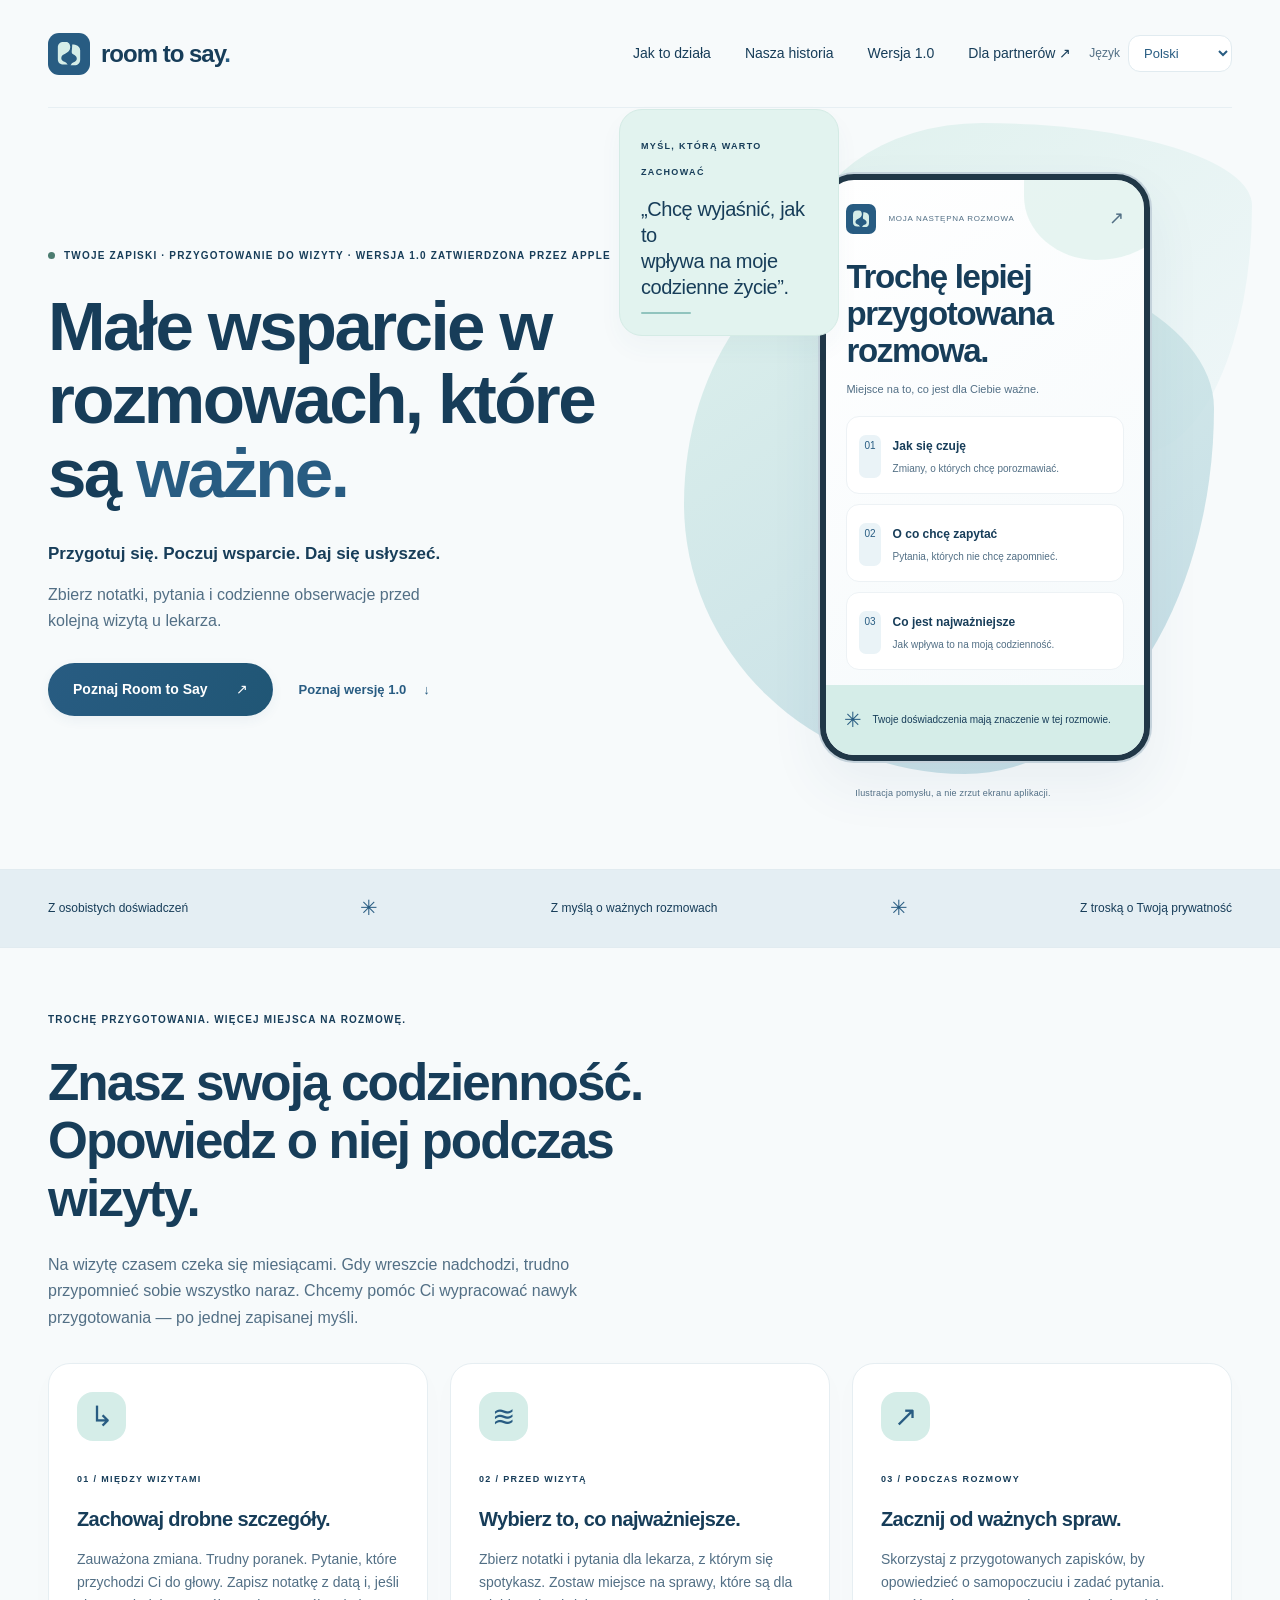
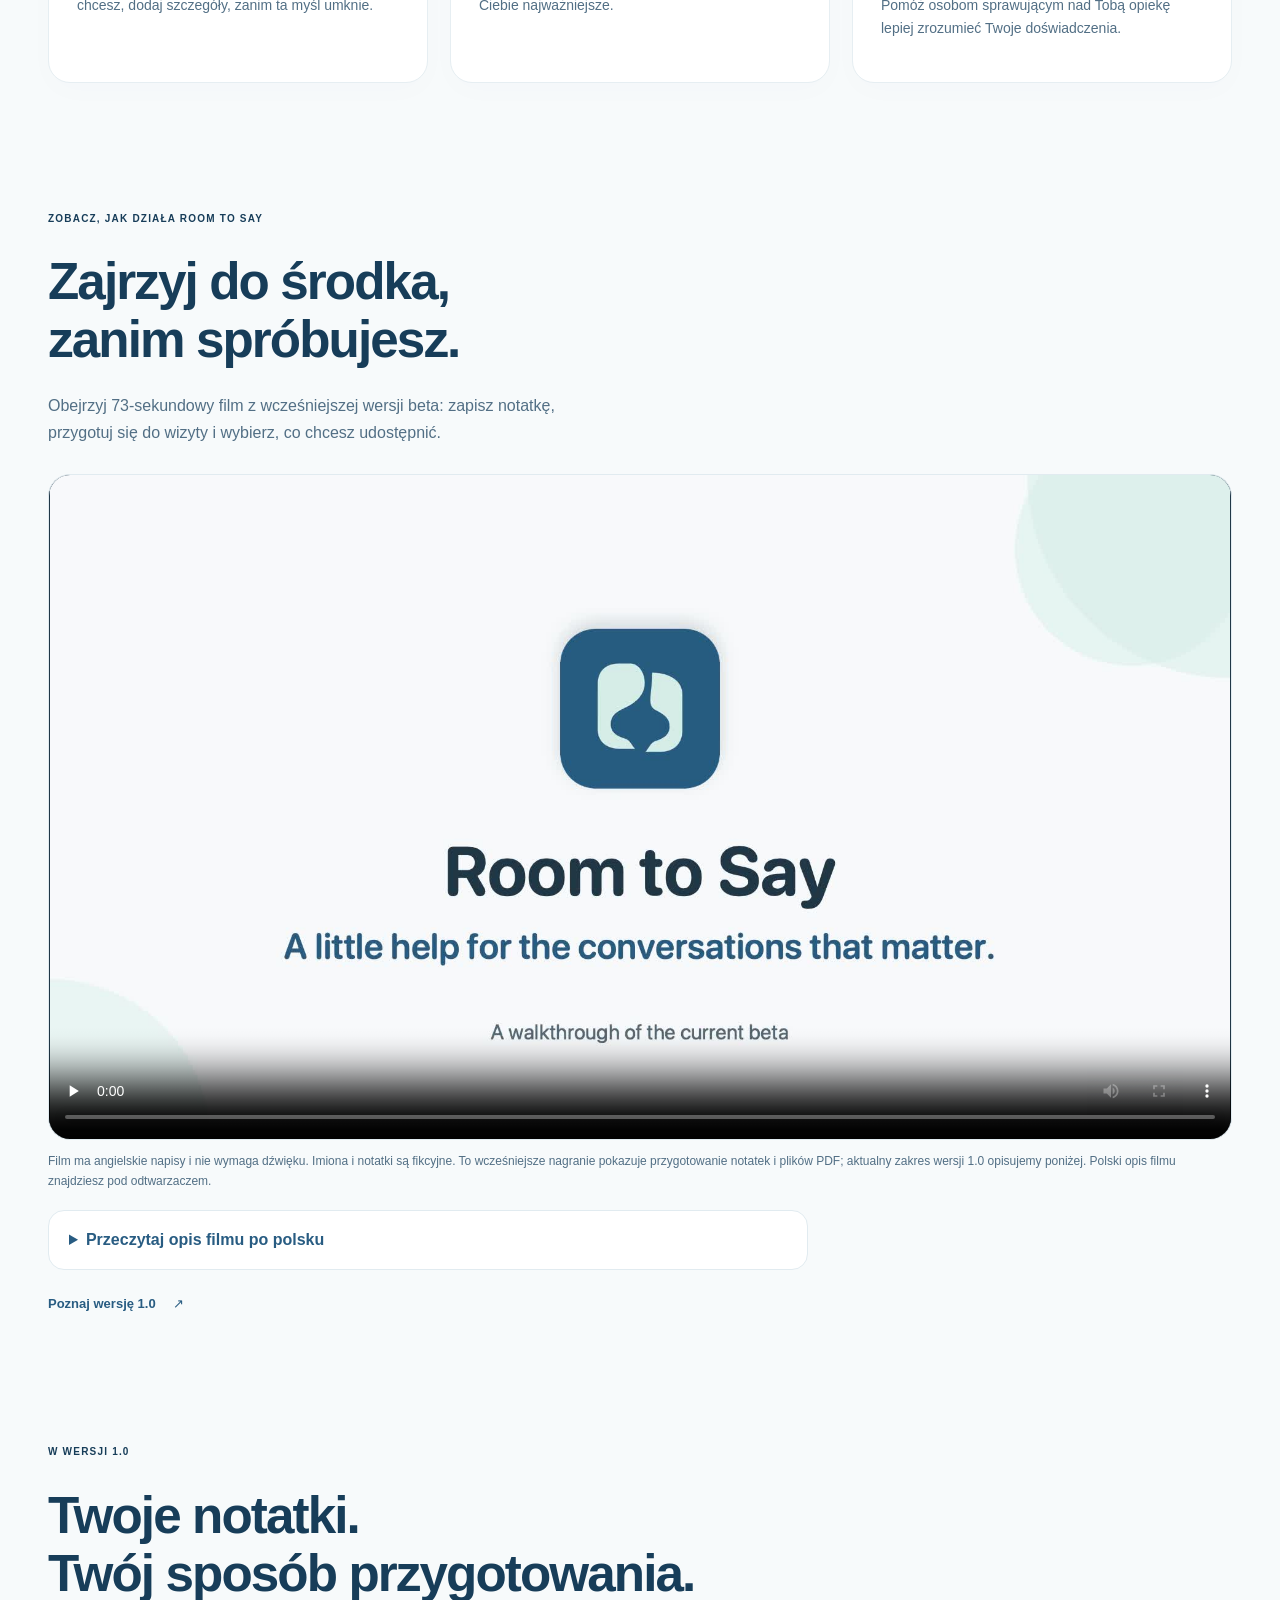
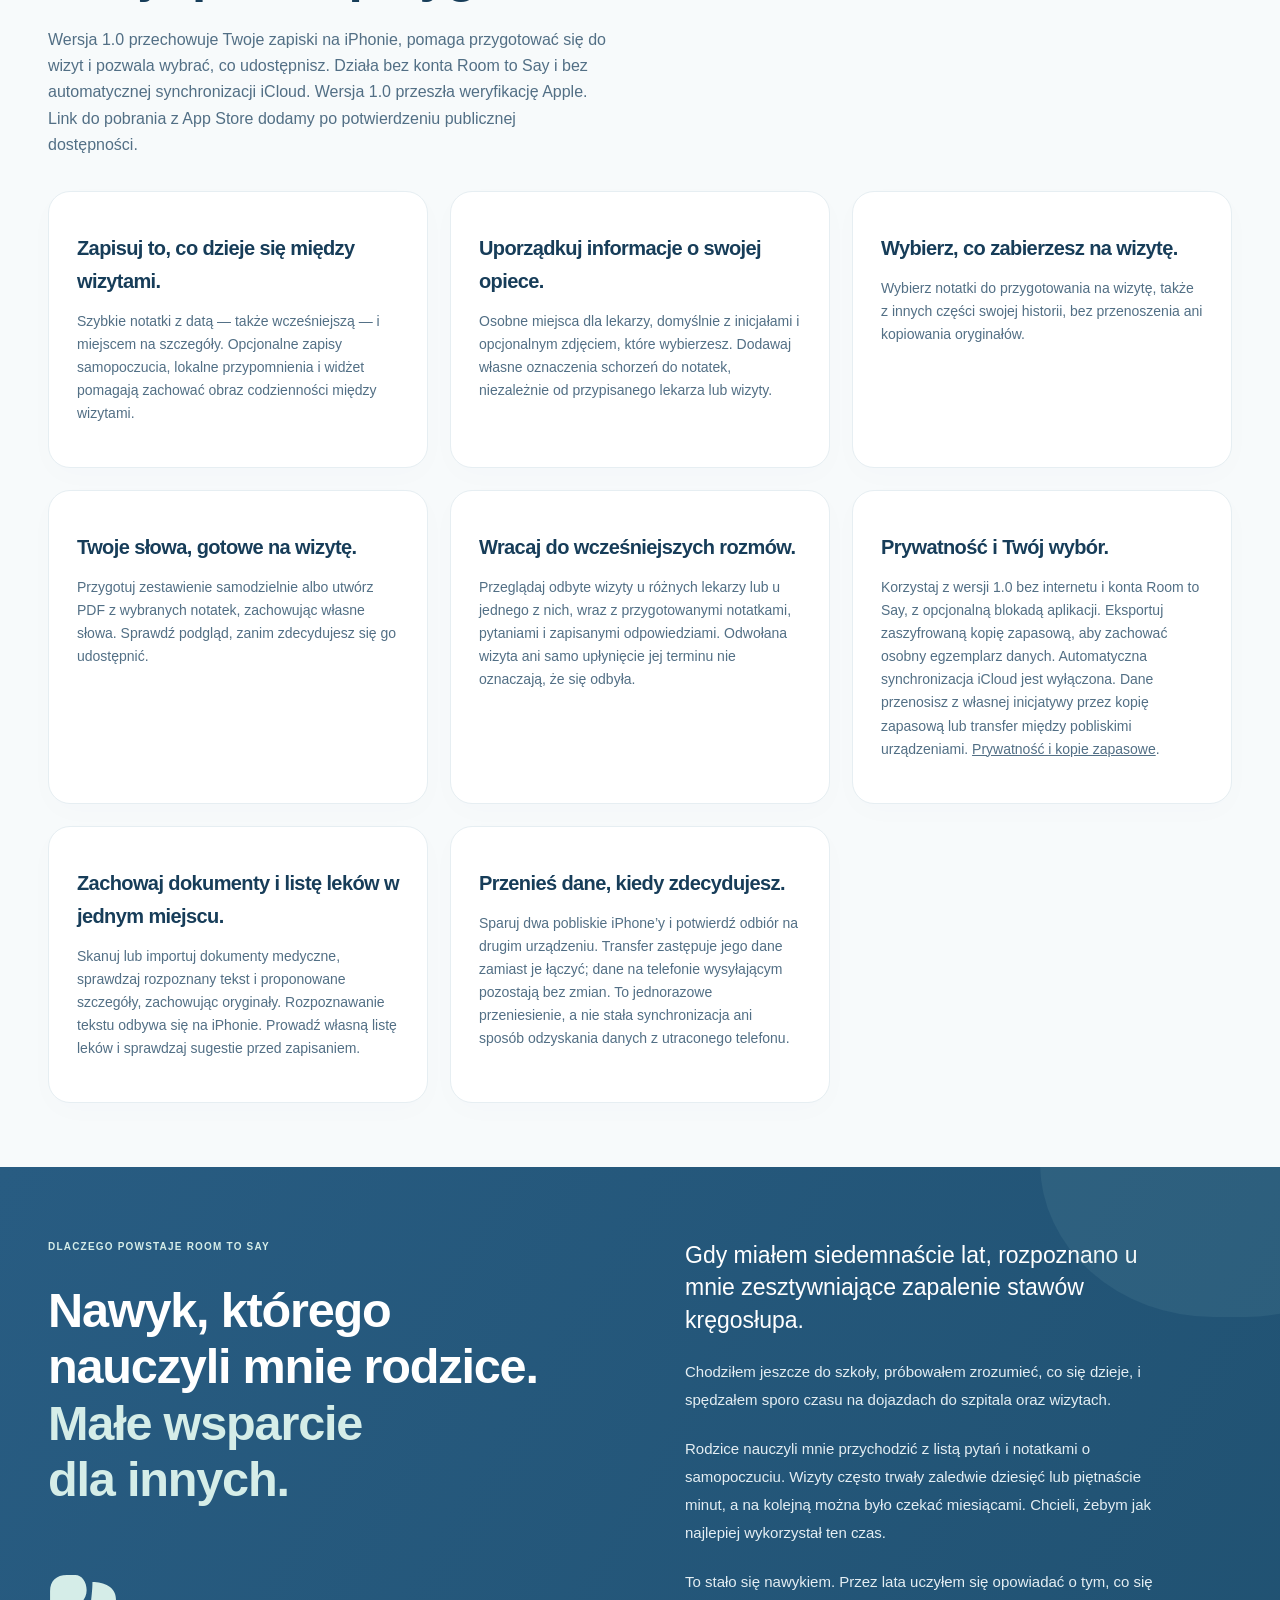
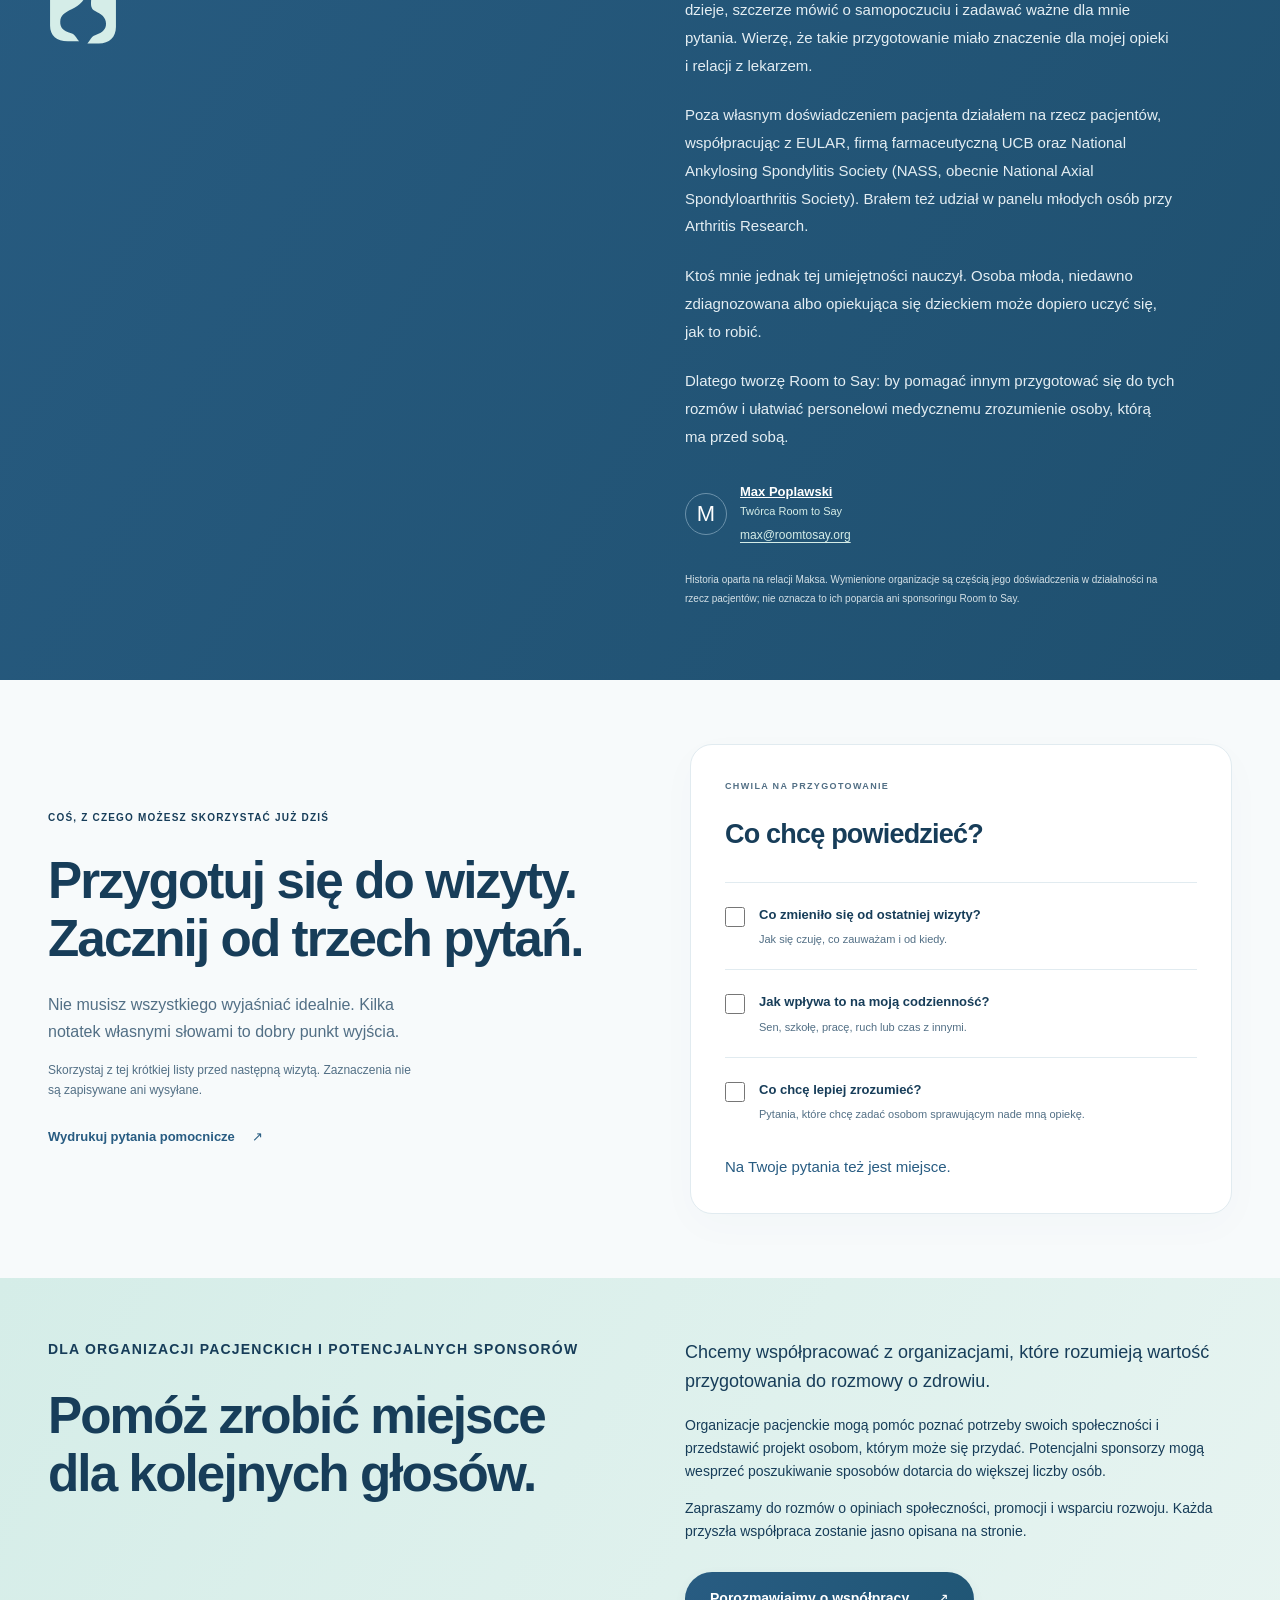
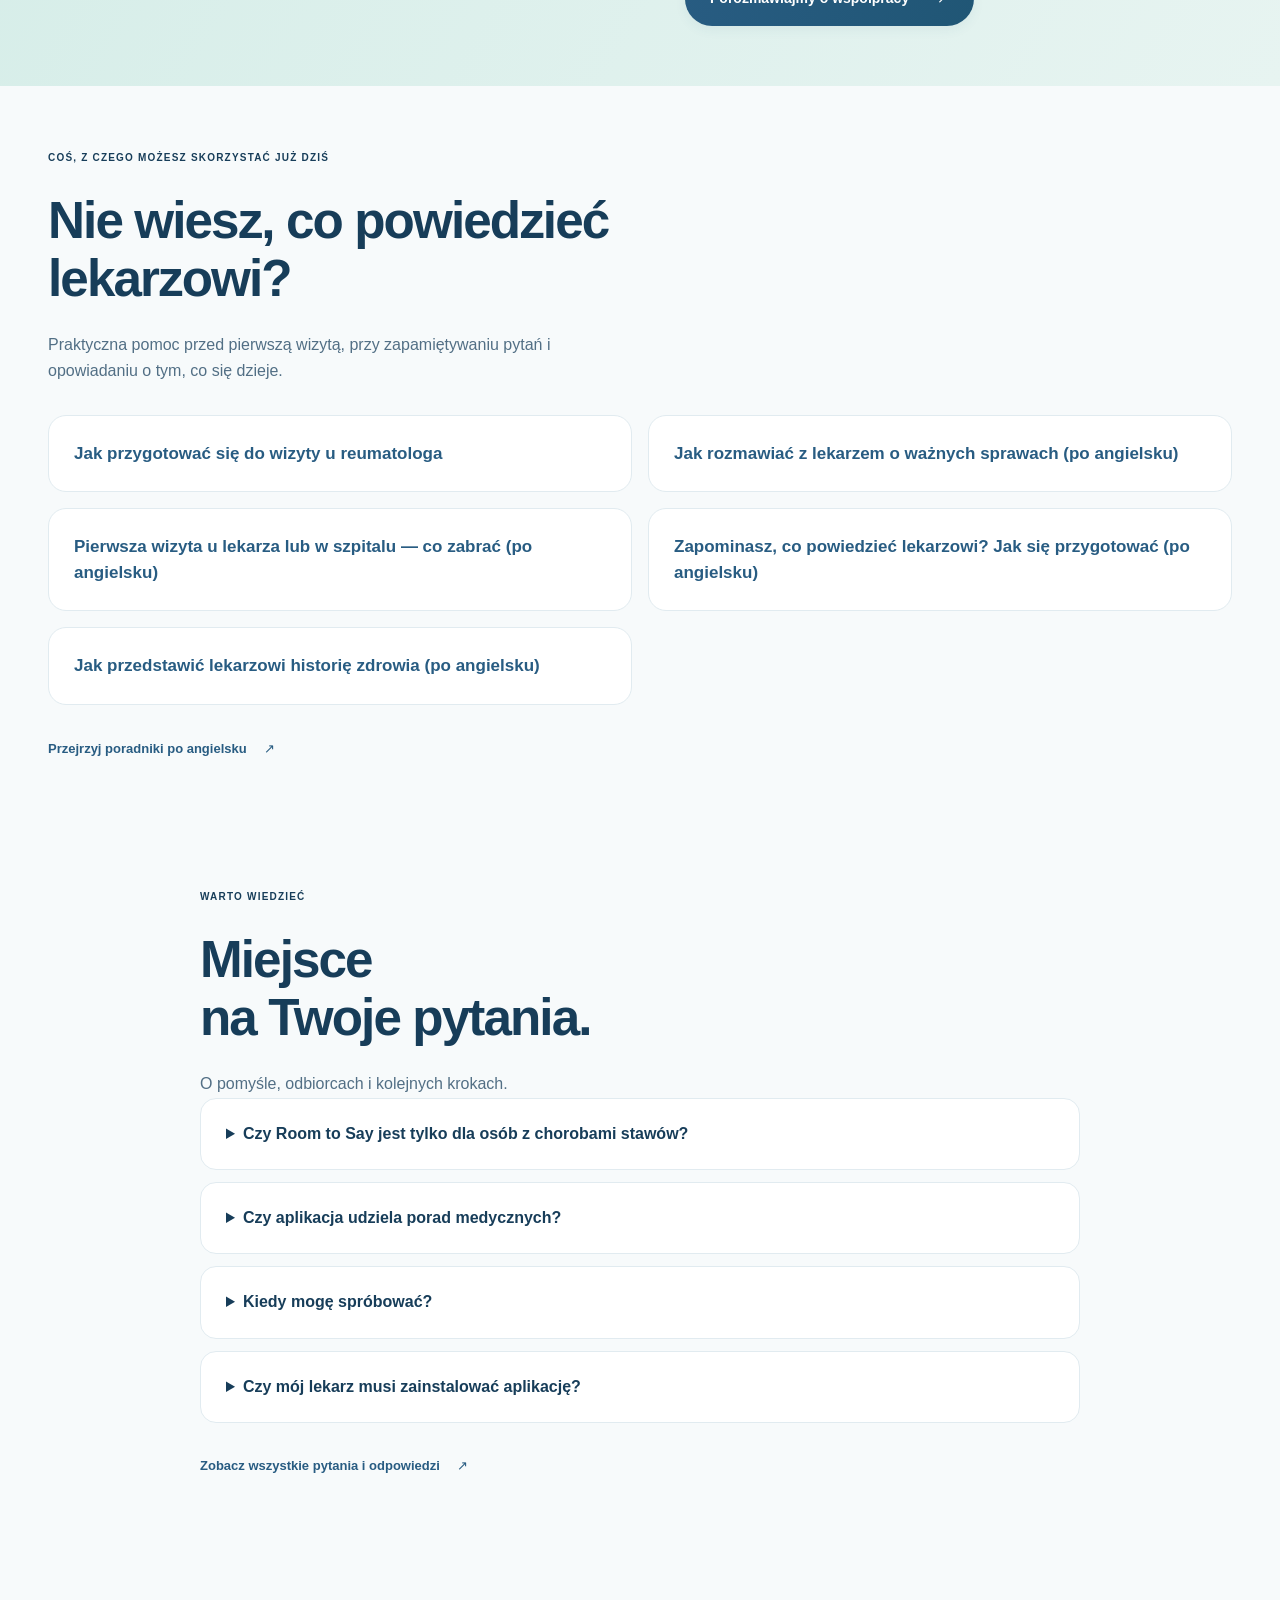
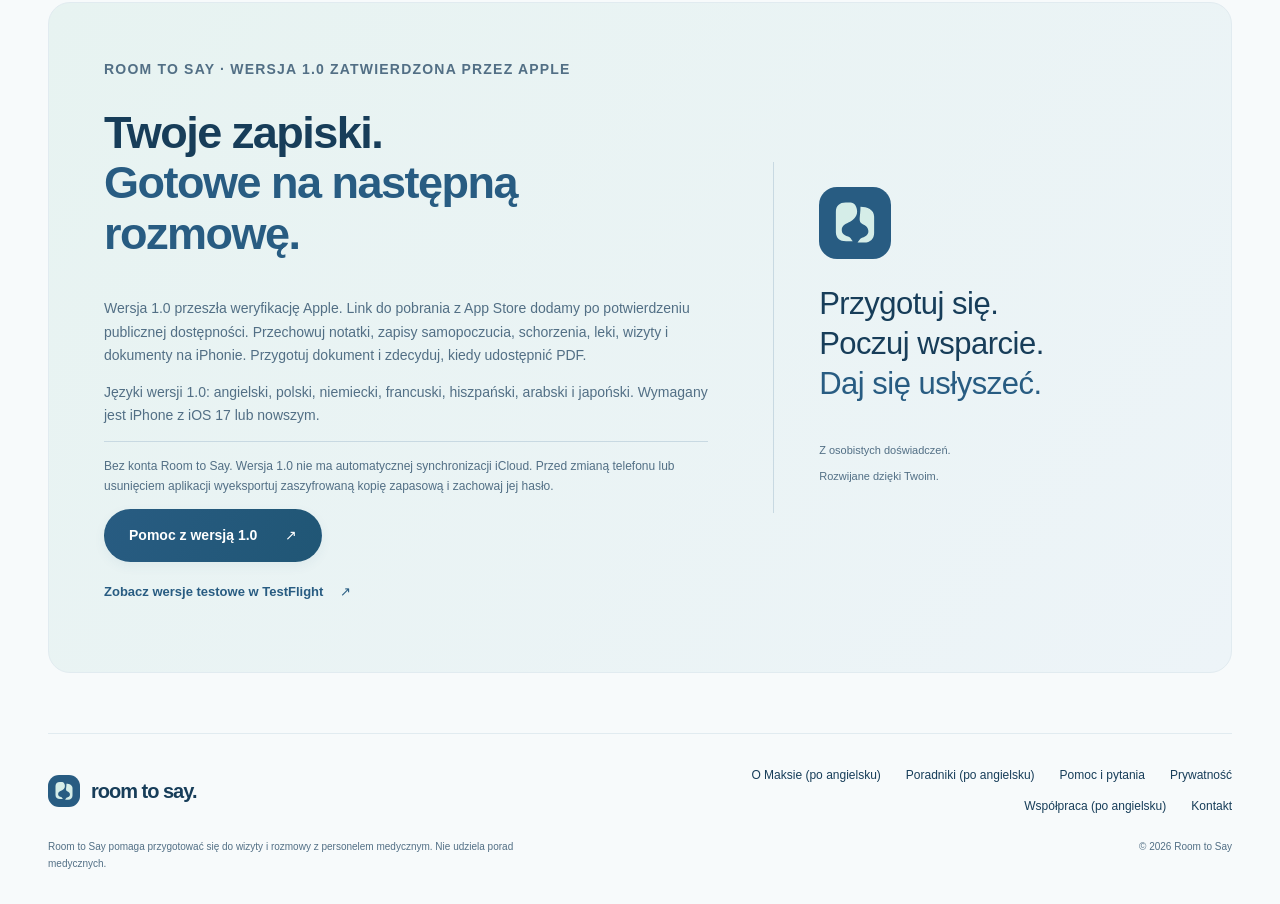
==== commit 8a42d85e: "Reflect Apple approval in English and Polish release status" ====
--- a/pl/index.html
+++ b/pl/index.html
@@ -5,7 +5,7 @@
   <meta name="viewport" content="width=device-width, initial-scale=1">
   <meta name="theme-color" content="#285C82">
   <title>Room to Say | Przygotuj się do wizyty u lekarza</title>
-  <meta name="description" content="Zbierz notatki, pytania i codzienne obserwacje przed wizytą. Poznaj Room to Say, aplikację na iPhone’a. Wersja 1.0 jest w przygotowaniu.">
+  <meta name="description" content="Zbierz notatki, pytania i codzienne obserwacje przed wizytą. Poznaj Room to Say, aplikację na iPhone’a. Wersja 1.0 przeszła weryfikację Apple; poinformujemy tu o publicznej dostępności.">
   <link rel="icon" href="/assets/favicon.ico">
   <link rel="apple-touch-icon" href="/assets/room-to-say-icon-180.png">
   <link rel="stylesheet" href="/styles.css?v=20261027-beta">
@@ -19,17 +19,17 @@
   <meta property="og:type" content="website">
   <meta property="og:url" content="https://roomtosay.org/pl/">
   <meta property="og:title" content="Room to Say | Przygotuj się do wizyty u lekarza">
-  <meta property="og:description" content="Zbierz notatki, pytania i codzienne obserwacje przed wizytą. Poznaj Room to Say, aplikację na iPhone’a. Wersja 1.0 jest w przygotowaniu.">
+  <meta property="og:description" content="Zbierz notatki, pytania i codzienne obserwacje przed wizytą. Poznaj Room to Say, aplikację na iPhone’a. Wersja 1.0 przeszła weryfikację Apple; poinformujemy tu o publicznej dostępności.">
   <meta property="og:image" content="https://roomtosay.org/assets/room-to-say-social-conversations.png">
   <meta property="og:image:alt" content="Room to Say. Małe wsparcie w ważnych rozmowach. Niebieska grafika z miętowym logo Shared space; tekst grafiki w języku angielskim.">
   <meta property="og:image:width" content="1200">
   <meta property="og:image:height" content="630">
   <meta name="twitter:card" content="summary_large_image">
   <meta name="twitter:title" content="Room to Say | Przygotuj się do wizyty u lekarza">
-  <meta name="twitter:description" content="Zbierz notatki, pytania i codzienne obserwacje przed wizytą. Poznaj Room to Say, aplikację na iPhone’a. Wersja 1.0 jest w przygotowaniu.">
+  <meta name="twitter:description" content="Zbierz notatki, pytania i codzienne obserwacje przed wizytą. Poznaj Room to Say, aplikację na iPhone’a. Wersja 1.0 przeszła weryfikację Apple; poinformujemy tu o publicznej dostępności.">
   <meta name="twitter:image" content="https://roomtosay.org/assets/room-to-say-social-conversations.png">
   <meta name="twitter:image:alt" content="Room to Say. Małe wsparcie w ważnych rozmowach. Niebieska grafika z miętowym logo Shared space; tekst grafiki w języku angielskim.">
-  <script type="application/ld+json">{"@context": "https://schema.org", "@type": "WebPage", "@id": "https://roomtosay.org/pl/#page", "url": "https://roomtosay.org/pl/", "name": "Room to Say | Przygotuj się do wizyty u lekarza", "description": "Zbierz notatki, pytania i codzienne obserwacje przed wizytą. Poznaj Room to Say, aplikację na iPhone’a. Wersja 1.0 jest w przygotowaniu.", "inLanguage": "pl", "isPartOf": {"@type": "WebSite", "@id": "https://roomtosay.org/#website", "url": "https://roomtosay.org/", "name": "Room to Say"}, "dateModified": "2026-11-14"}</script>
+  <script type="application/ld+json">{"@context": "https://schema.org", "@type": "WebPage", "@id": "https://roomtosay.org/pl/#page", "url": "https://roomtosay.org/pl/", "name": "Room to Say | Przygotuj się do wizyty u lekarza", "description": "Zbierz notatki, pytania i codzienne obserwacje przed wizytą. Poznaj Room to Say, aplikację na iPhone’a. Wersja 1.0 przeszła weryfikację Apple; poinformujemy tu o publicznej dostępności.", "inLanguage": "pl", "isPartOf": {"@type": "WebSite", "@id": "https://roomtosay.org/#website", "url": "https://roomtosay.org/", "name": "Room to Say"}, "dateModified": "2026-11-25"}</script>
 <link rel="alternate" hreflang="en" href="https://roomtosay.org/">
 <link rel="alternate" hreflang="pl" href="https://roomtosay.org/pl/">
 <link rel="alternate" hreflang="x-default" href="https://roomtosay.org/">
@@ -43,7 +43,7 @@
   <main id="main">
     <section class="hero wrap">
       <div class="hero-copy">
-        <p class="eyebrow"><span class="status-dot"></span> Twoje zapiski · Przygotowanie do wizyty · Wersja 1.0 w przygotowaniu</p>
+        <p class="eyebrow"><span class="status-dot"></span> Twoje zapiski · Przygotowanie do wizyty · Wersja 1.0 zatwierdzona przez Apple</p>
         <h1>Małe wsparcie w<br>rozmowach, które<br>są <em>ważne.</em></h1>
         <p class="hero-tagline">Przygotuj się. Poczuj wsparcie. Daj się usłyszeć.</p>
         <p class="intro">Zbierz notatki, pytania i codzienne obserwacje przed kolejną wizytą u lekarza.</p>
@@ -86,7 +86,7 @@
       <p class="demo-action"><a class="text-link" href="#beta">Poznaj wersję 1.0 <span aria-hidden="true">↗</span></a></p>
     </section>
     <section class="approach wrap section" id="planned-features" aria-labelledby="planned-title">
-      <div class="section-heading"><p class="eyebrow">W KANDYDACIE DO WYDANIA WERSJI 1.0</p><h2 id="planned-title">Twoje notatki.<br>Twój sposób przygotowania.</h2><p>Kandydat do wydania wersji 1.0 przechowuje Twoje zapiski na iPhonie, pomaga przygotować się do wizyt i pozwala wybrać, co udostępnisz. Działa bez konta Room to Say i bez automatycznej synchronizacji iCloud. Publiczna dostępność w App Store nie została jeszcze potwierdzona.</p></div>
+      <div class="section-heading"><p class="eyebrow">W WERSJI 1.0</p><h2 id="planned-title">Twoje notatki.<br>Twój sposób przygotowania.</h2><p>Wersja 1.0 przechowuje Twoje zapiski na iPhonie, pomaga przygotować się do wizyt i pozwala wybrać, co udostępnisz. Działa bez konta Room to Say i bez automatycznej synchronizacji iCloud. Wersja 1.0 przeszła weryfikację Apple. Link do pobrania z App Store dodamy po potwierdzeniu publicznej dostępności.</p></div>
       <div class="steps">
         <article><h3>Zapisuj to, co dzieje się między wizytami.</h3><p>Szybkie notatki z datą — także wcześniejszą — i miejscem na szczegóły. Opcjonalne zapisy samopoczucia, lokalne przypomnienia i widżet pomagają zachować obraz codzienności między wizytami.</p></article>
         <article><h3>Uporządkuj informacje o swojej opiece.</h3><p>Osobne miejsca dla lekarzy, domyślnie z inicjałami i opcjonalnym zdjęciem, które wybierzesz. Dodawaj własne oznaczenia schorzeń do notatek, niezależnie od przypisanego lekarza lub wizyty.</p></article>
@@ -117,7 +117,7 @@
       <a class="text-link" href="/pl/support.html">Zobacz wszystkie pytania i odpowiedzi <span aria-hidden="true">↗</span></a>
     </section>
     <section class="beta-section wrap section" id="beta" aria-labelledby="beta-title">
-      <div class="beta-card"><div><p class="eyebrow">ROOM TO SAY · WERSJA 1.0 W PRZYGOTOWANIU</p><h2 id="beta-title">Twoje zapiski.<br><em>Gotowe na następną rozmowę.</em></h2><p>Wersja 1.0 jest przygotowywana do publikacji; dostępność w App Store nie została jeszcze potwierdzona. Przechowuj notatki, zapisy samopoczucia, schorzenia, leki, wizyty i dokumenty na iPhonie. Przygotuj dokument i zdecyduj, kiedy udostępnić PDF.</p><p>Języki wersji 1.0: angielski, polski, niemiecki, francuski, hiszpański, arabski i japoński. Wymagany jest iPhone z iOS 17 lub nowszym.</p><p class="beta-note">Bez konta Room to Say. Wersja 1.0 nie ma automatycznej synchronizacji iCloud. Przed zmianą telefonu lub usunięciem aplikacji wyeksportuj zaszyfrowaną kopię zapasową i zachowaj jej hasło.</p><a class="button" href="/pl/support.html">Pomoc z wersją 1.0 <span aria-hidden="true">↗</span></a><p style="margin-top:18px"><a class="text-link" href="https://testflight.apple.com/join/qRMne3Gn">Zobacz wersje testowe w TestFlight <span aria-hidden="true">↗</span></a></p></div><div class="beta-aside"><img src="/assets/room-to-say-icon.svg" width="72" height="72" alt="" loading="lazy"><p>Przygotuj się.<br>Poczuj wsparcie.<br><em>Daj się usłyszeć.</em></p><span>Z osobistych doświadczeń.<br>Rozwijane dzięki Twoim.</span></div></div>
+      <div class="beta-card"><div><p class="eyebrow">ROOM TO SAY · WERSJA 1.0 ZATWIERDZONA PRZEZ APPLE</p><h2 id="beta-title">Twoje zapiski.<br><em>Gotowe na następną rozmowę.</em></h2><p>Wersja 1.0 przeszła weryfikację Apple. Link do pobrania z App Store dodamy po potwierdzeniu publicznej dostępności. Przechowuj notatki, zapisy samopoczucia, schorzenia, leki, wizyty i dokumenty na iPhonie. Przygotuj dokument i zdecyduj, kiedy udostępnić PDF.</p><p>Języki wersji 1.0: angielski, polski, niemiecki, francuski, hiszpański, arabski i japoński. Wymagany jest iPhone z iOS 17 lub nowszym.</p><p class="beta-note">Bez konta Room to Say. Wersja 1.0 nie ma automatycznej synchronizacji iCloud. Przed zmianą telefonu lub usunięciem aplikacji wyeksportuj zaszyfrowaną kopię zapasową i zachowaj jej hasło.</p><a class="button" href="/pl/support.html">Pomoc z wersją 1.0 <span aria-hidden="true">↗</span></a><p style="margin-top:18px"><a class="text-link" href="https://testflight.apple.com/join/qRMne3Gn">Zobacz wersje testowe w TestFlight <span aria-hidden="true">↗</span></a></p></div><div class="beta-aside"><img src="/assets/room-to-say-icon.svg" width="72" height="72" alt="" loading="lazy"><p>Przygotuj się.<br>Poczuj wsparcie.<br><em>Daj się usłyszeć.</em></p><span>Z osobistych doświadczeń.<br>Rozwijane dzięki Twoim.</span></div></div>
     </section>
   </main>
   <footer class="footer wrap"><a class="brand" href="/pl/"><img src="/assets/room-to-say-icon.svg" width="32" height="32" alt=""><span>room to say.</span></a><nav aria-label="Nawigacja w stopce"><a href="/max-poplawski.html">O Maksie (po angielsku)</a><a href="/guides.html">Poradniki (po angielsku)</a><a href="/pl/support.html">Pomoc i pytania</a><a href="/pl/privacy.html">Prywatność</a><a href="/partnerships.html">Współpraca (po angielsku)</a><a href="mailto:hello@roomtosay.org">Kontakt</a></nav><p>Room to Say pomaga przygotować się do wizyty i rozmowy z personelem medycznym. Nie udziela porad medycznych.</p><span class="copyright">© <span data-year>2026</span> Room to Say</span></footer>
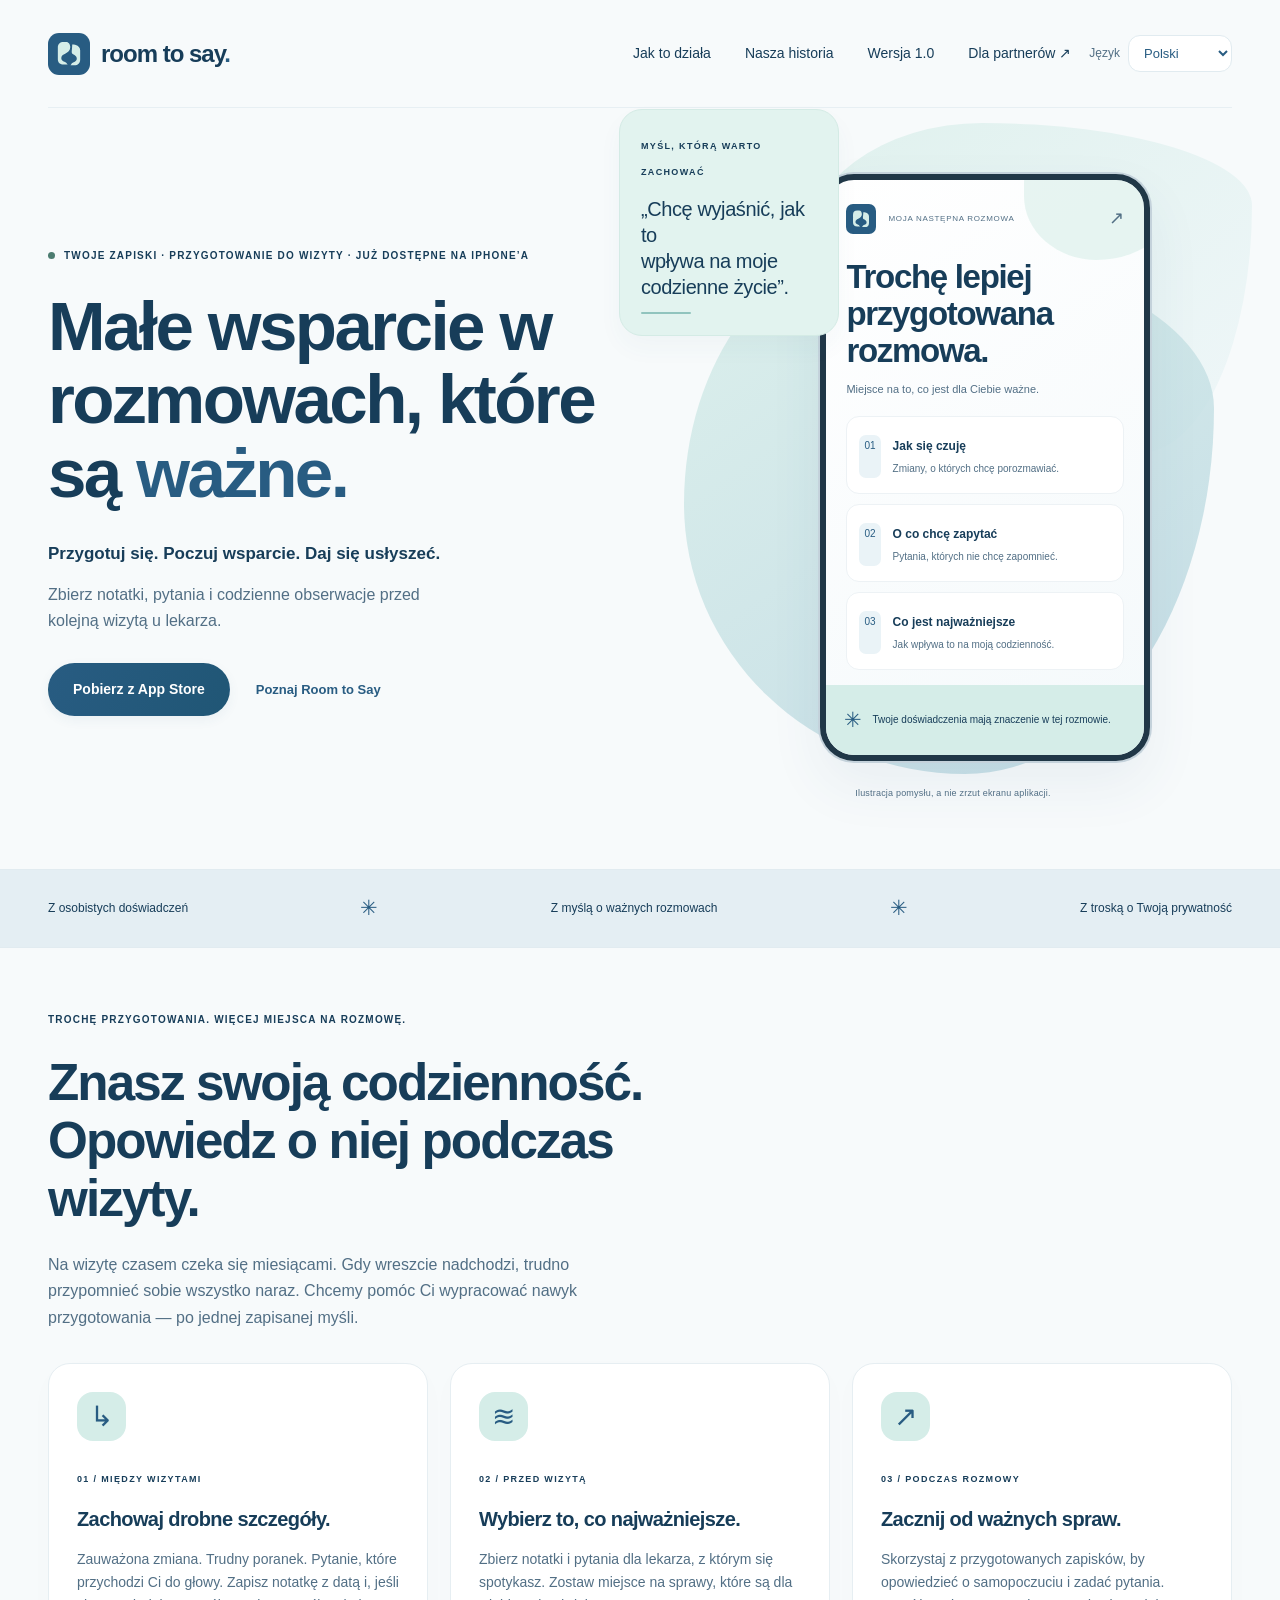
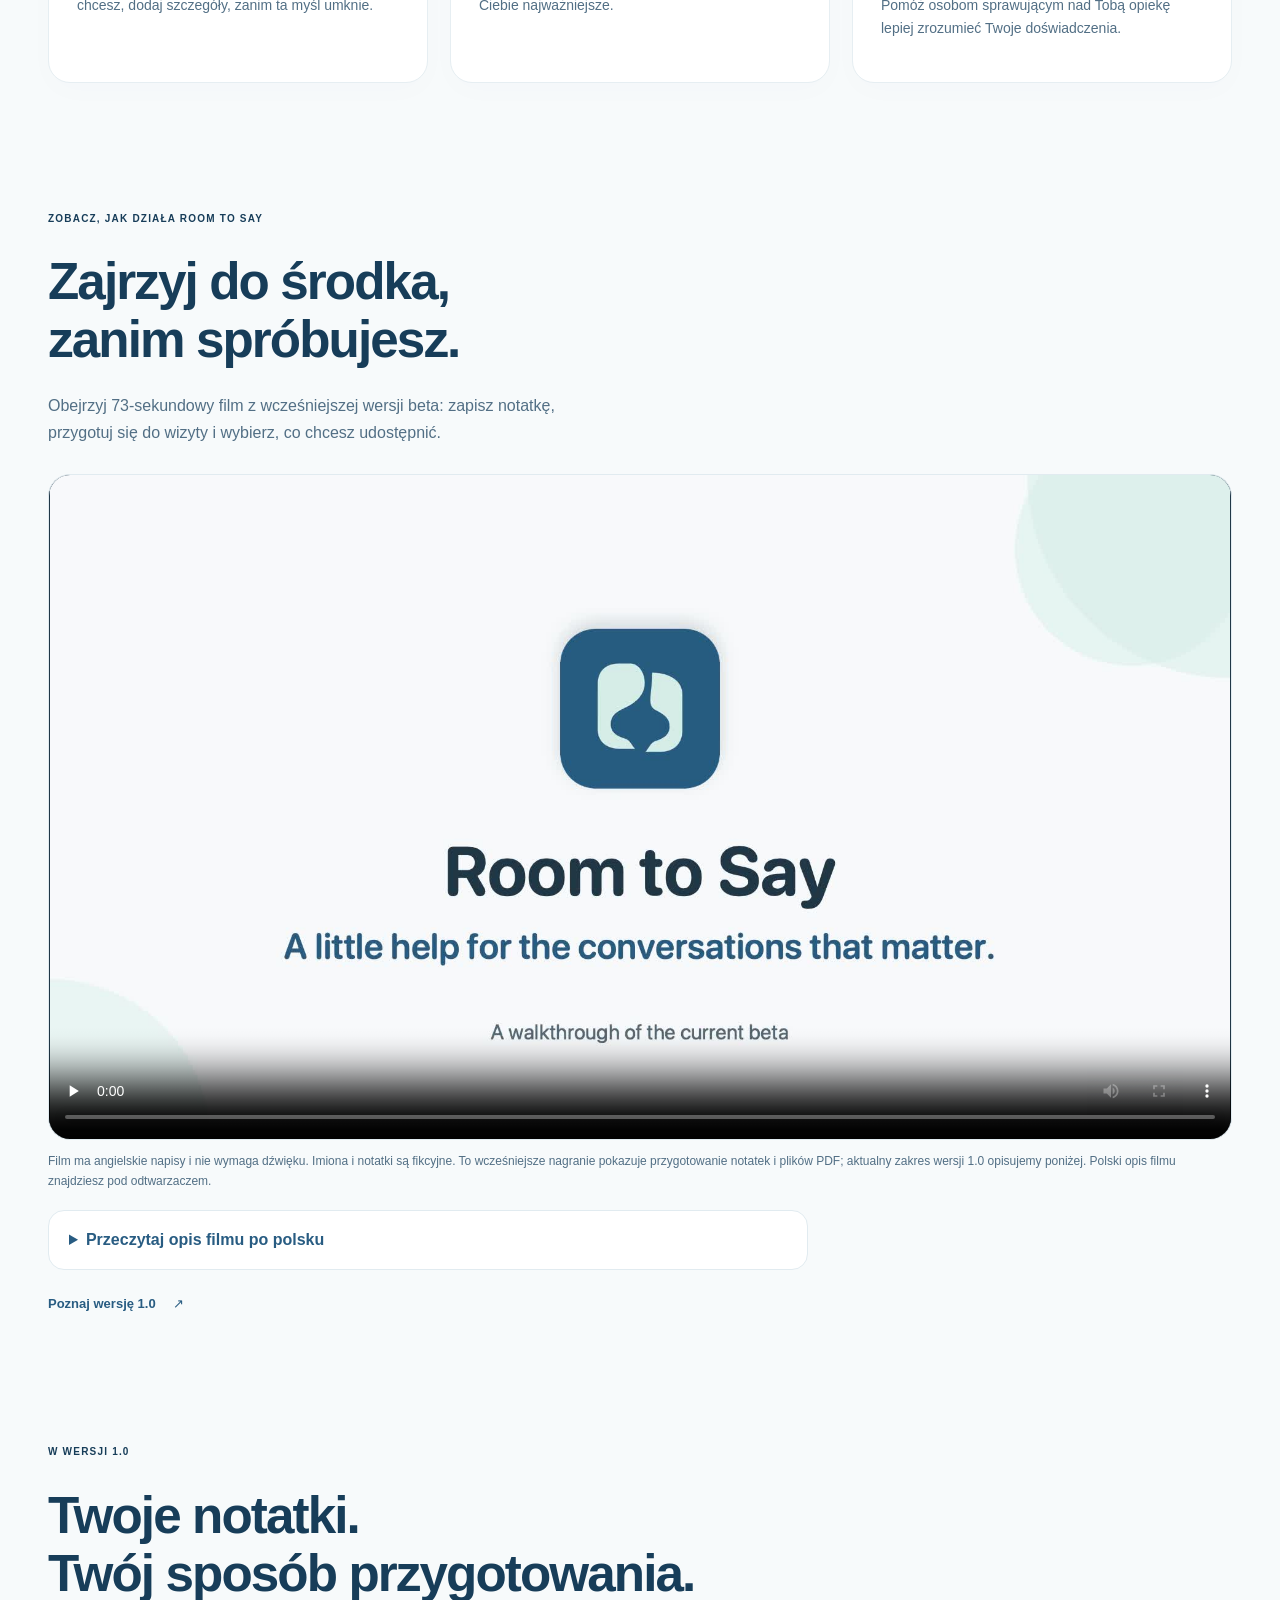
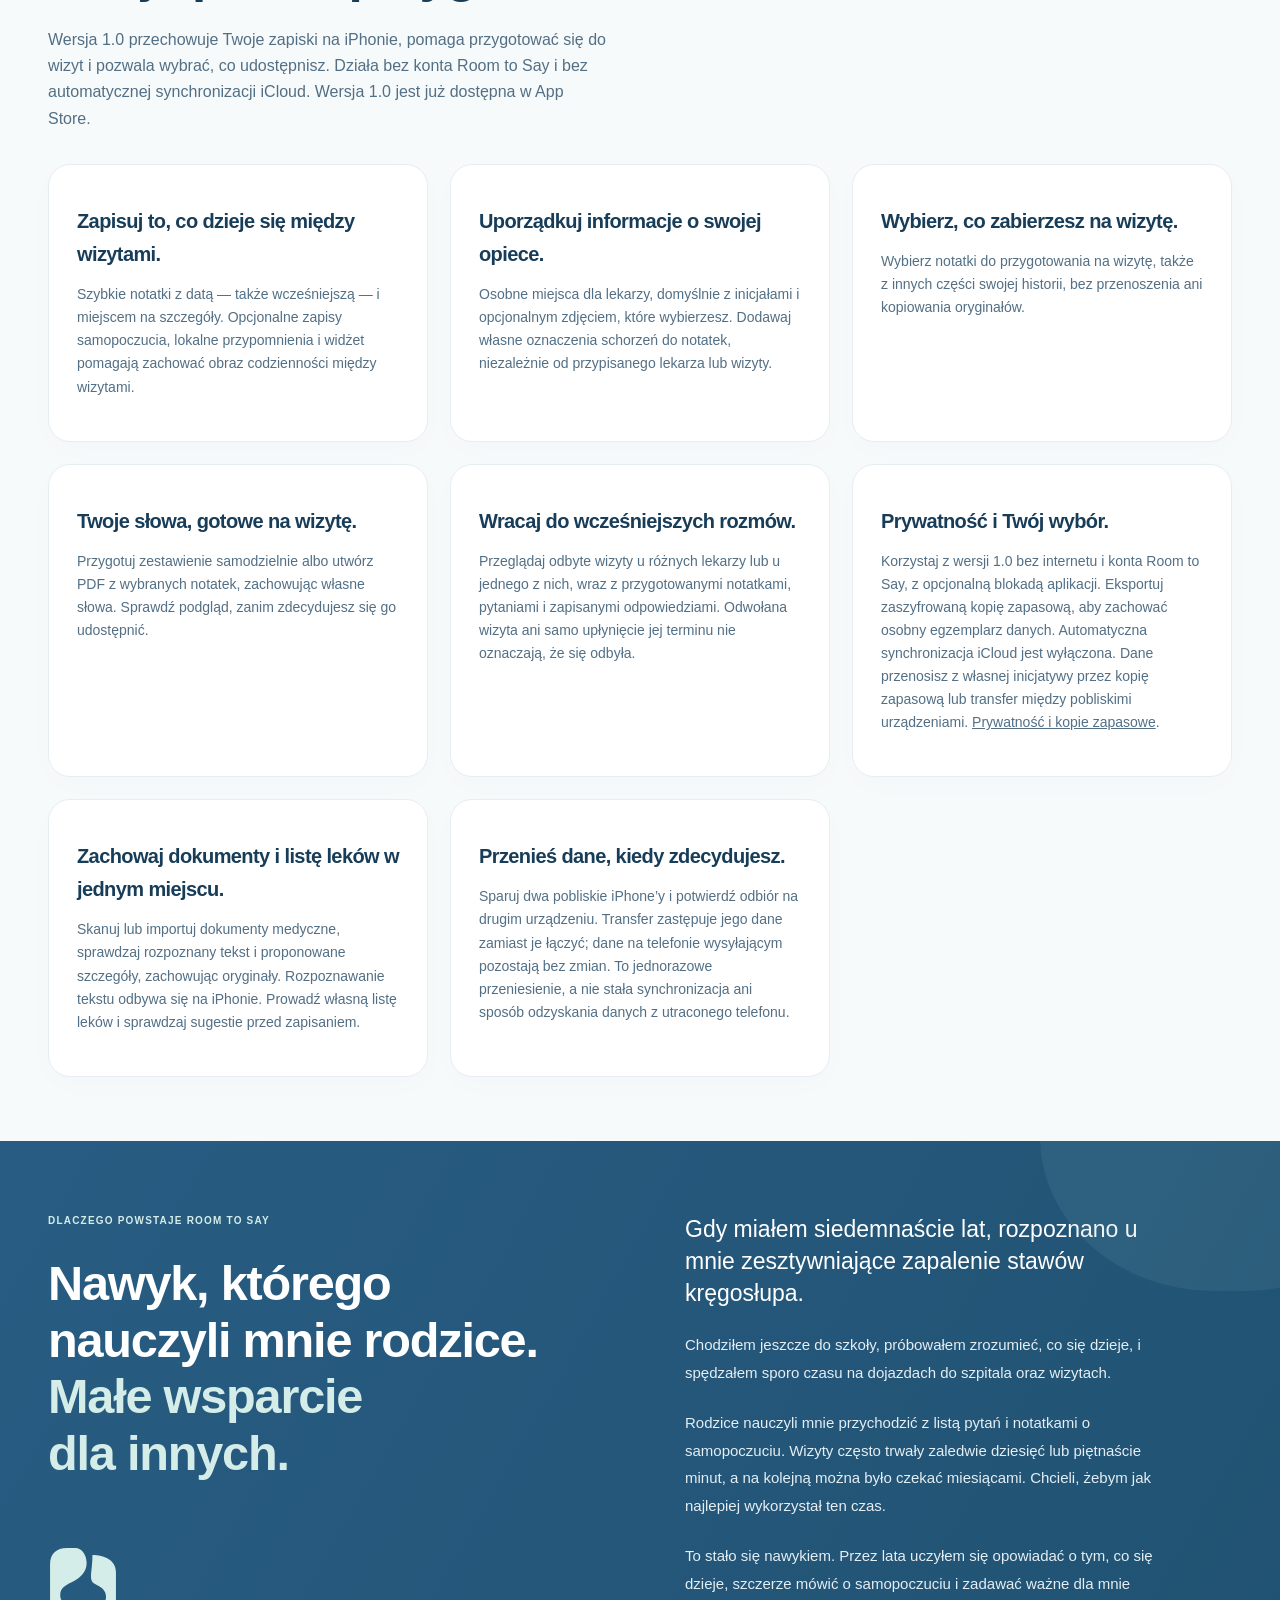
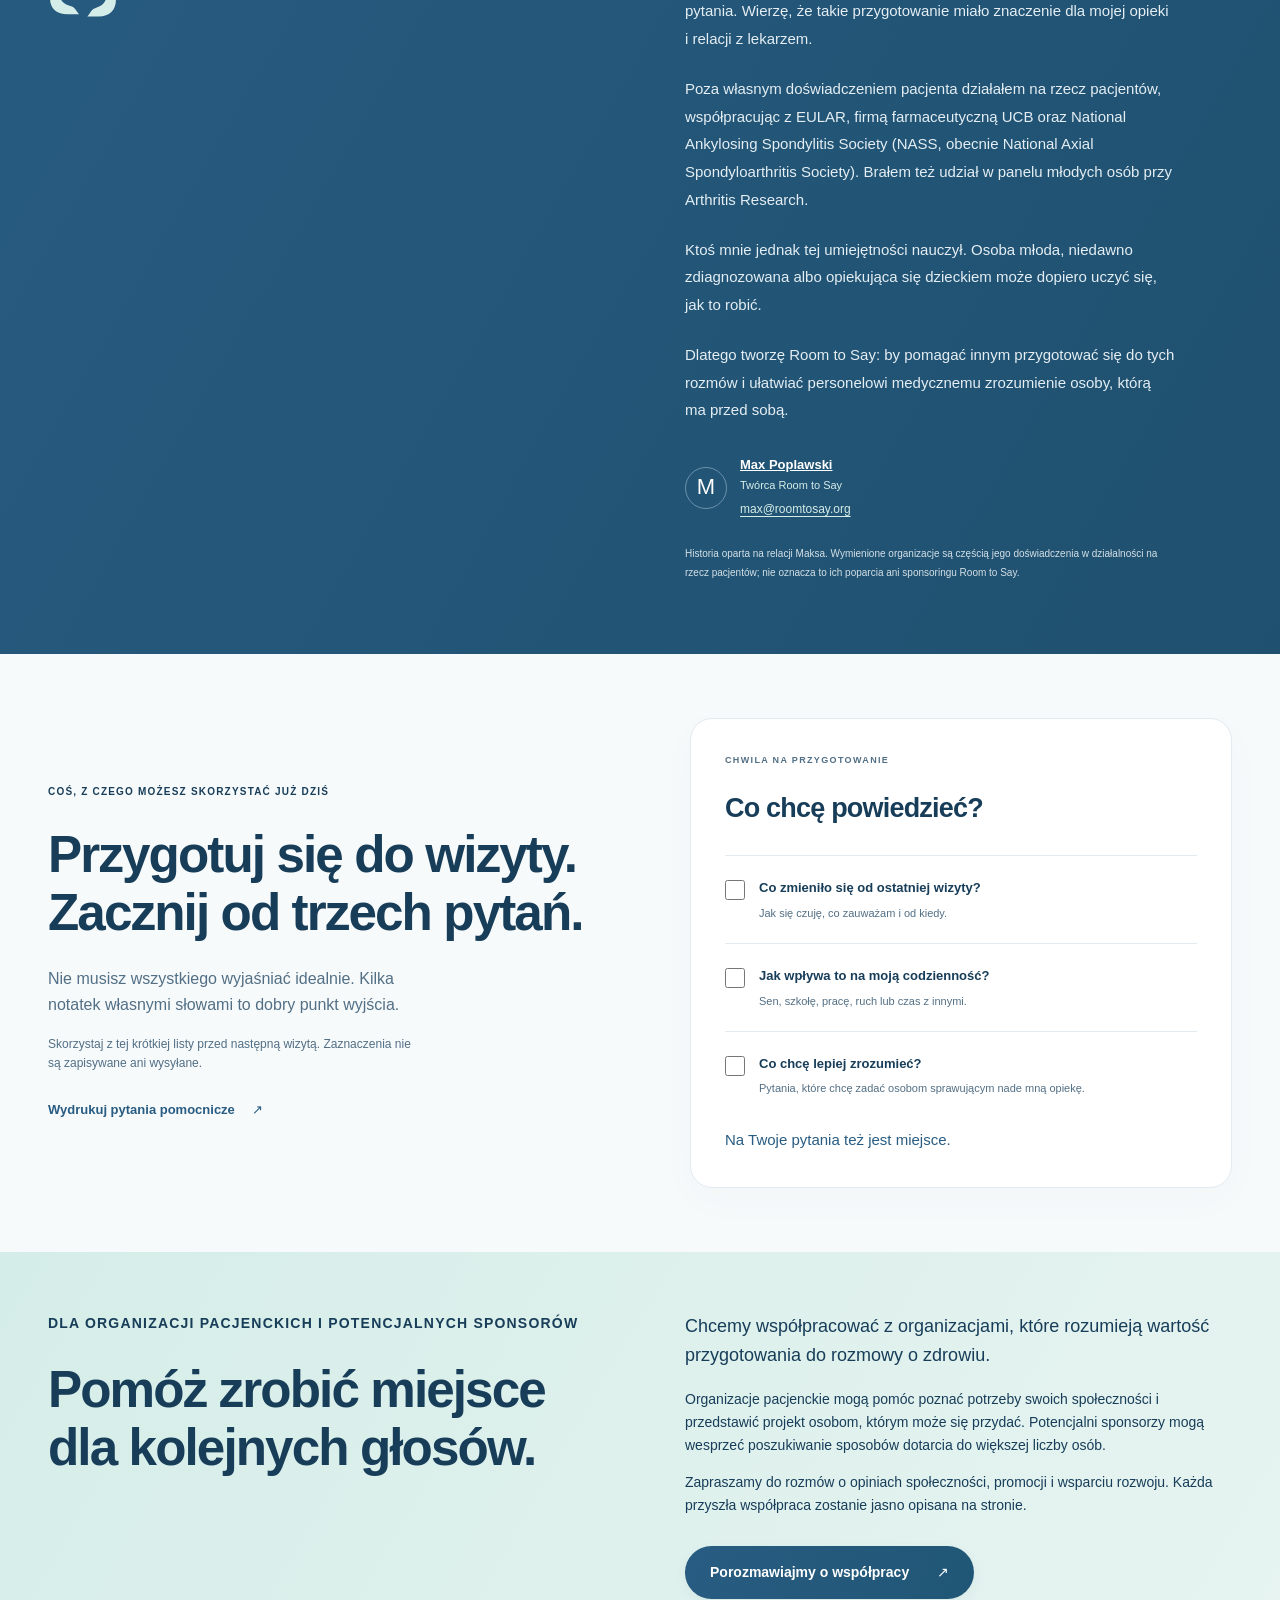
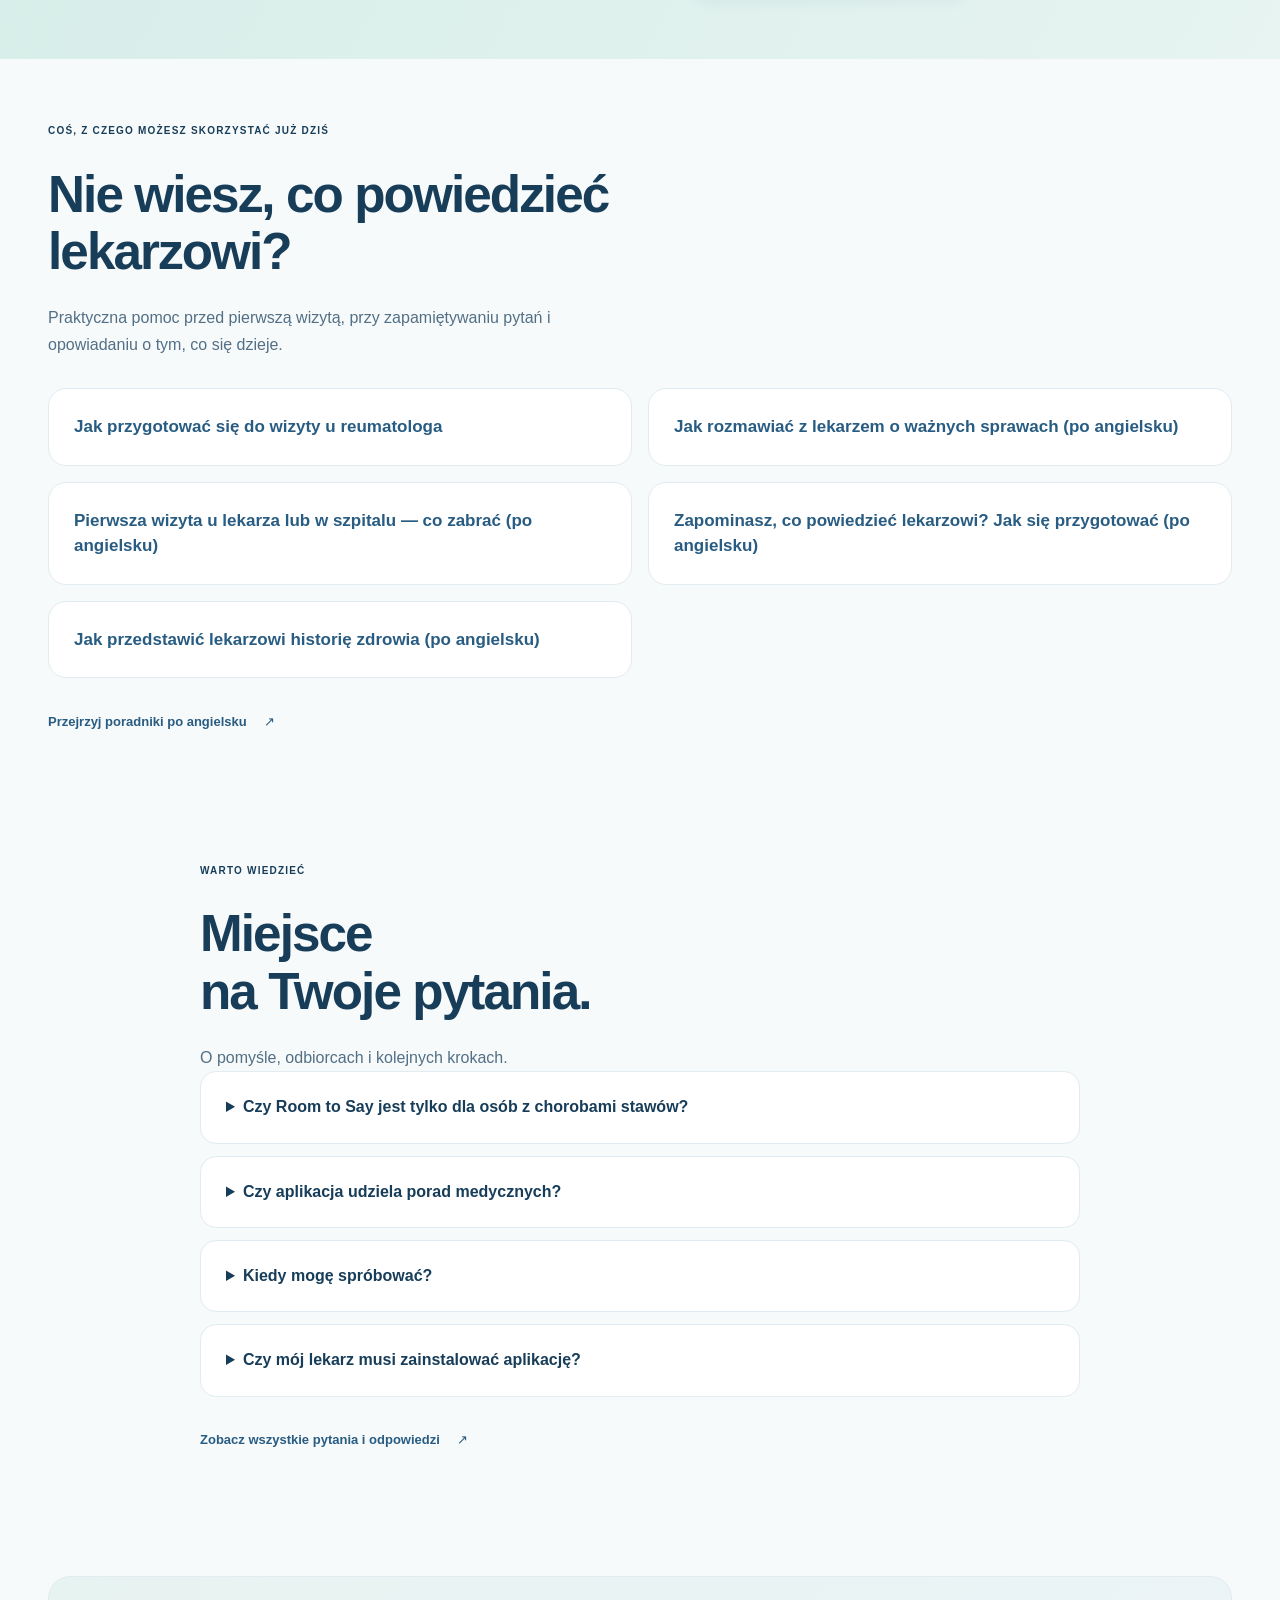
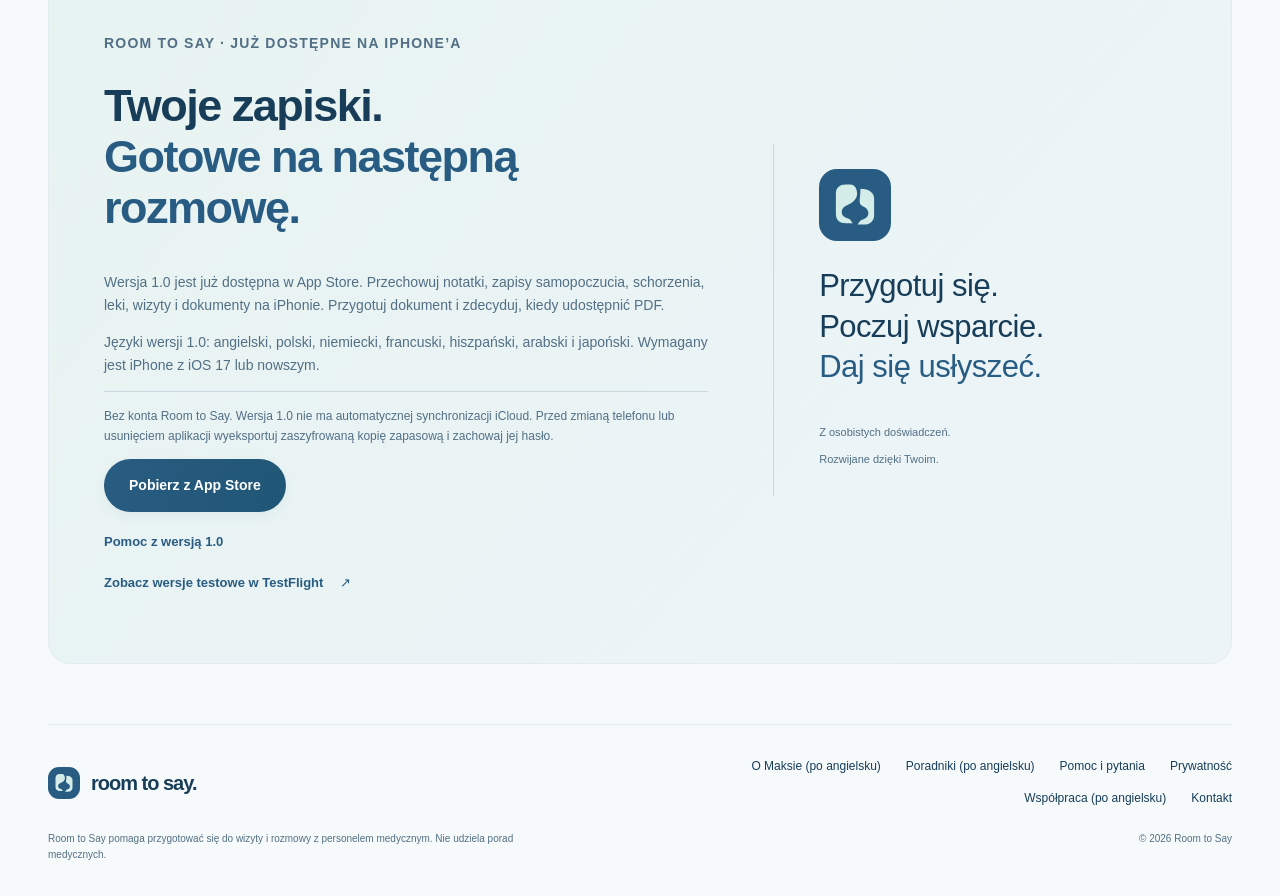
==== commit 0b3a3582: "Launch App Store downloads in English and Polish" ====
--- a/pl/index.html
+++ b/pl/index.html
@@ -5,7 +5,7 @@
   <meta name="viewport" content="width=device-width, initial-scale=1">
   <meta name="theme-color" content="#285C82">
   <title>Room to Say | Przygotuj się do wizyty u lekarza</title>
-  <meta name="description" content="Zbierz notatki, pytania i codzienne obserwacje przed wizytą. Poznaj Room to Say, aplikację na iPhone’a. Wersja 1.0 przeszła weryfikację Apple; poinformujemy tu o publicznej dostępności.">
+  <meta name="description" content="Zbierz notatki, dokumenty i pytania przed wizytą u lekarza. Room to Say na iPhone’a jest już dostępne w App Store.">
   <link rel="icon" href="/assets/favicon.ico">
   <link rel="apple-touch-icon" href="/assets/room-to-say-icon-180.png">
   <link rel="stylesheet" href="/styles.css?v=20261027-beta">
@@ -19,17 +19,17 @@
   <meta property="og:type" content="website">
   <meta property="og:url" content="https://roomtosay.org/pl/">
   <meta property="og:title" content="Room to Say | Przygotuj się do wizyty u lekarza">
-  <meta property="og:description" content="Zbierz notatki, pytania i codzienne obserwacje przed wizytą. Poznaj Room to Say, aplikację na iPhone’a. Wersja 1.0 przeszła weryfikację Apple; poinformujemy tu o publicznej dostępności.">
+  <meta property="og:description" content="Zbierz notatki, dokumenty i pytania przed wizytą u lekarza. Room to Say na iPhone’a jest już dostępne w App Store.">
   <meta property="og:image" content="https://roomtosay.org/assets/room-to-say-social-conversations.png">
   <meta property="og:image:alt" content="Room to Say. Małe wsparcie w ważnych rozmowach. Niebieska grafika z miętowym logo Shared space; tekst grafiki w języku angielskim.">
   <meta property="og:image:width" content="1200">
   <meta property="og:image:height" content="630">
   <meta name="twitter:card" content="summary_large_image">
   <meta name="twitter:title" content="Room to Say | Przygotuj się do wizyty u lekarza">
-  <meta name="twitter:description" content="Zbierz notatki, pytania i codzienne obserwacje przed wizytą. Poznaj Room to Say, aplikację na iPhone’a. Wersja 1.0 przeszła weryfikację Apple; poinformujemy tu o publicznej dostępności.">
+  <meta name="twitter:description" content="Zbierz notatki, dokumenty i pytania przed wizytą u lekarza. Room to Say na iPhone’a jest już dostępne w App Store.">
   <meta name="twitter:image" content="https://roomtosay.org/assets/room-to-say-social-conversations.png">
   <meta name="twitter:image:alt" content="Room to Say. Małe wsparcie w ważnych rozmowach. Niebieska grafika z miętowym logo Shared space; tekst grafiki w języku angielskim.">
-  <script type="application/ld+json">{"@context": "https://schema.org", "@type": "WebPage", "@id": "https://roomtosay.org/pl/#page", "url": "https://roomtosay.org/pl/", "name": "Room to Say | Przygotuj się do wizyty u lekarza", "description": "Zbierz notatki, pytania i codzienne obserwacje przed wizytą. Poznaj Room to Say, aplikację na iPhone’a. Wersja 1.0 przeszła weryfikację Apple; poinformujemy tu o publicznej dostępności.", "inLanguage": "pl", "isPartOf": {"@type": "WebSite", "@id": "https://roomtosay.org/#website", "url": "https://roomtosay.org/", "name": "Room to Say"}, "dateModified": "2026-11-25"}</script>
+  <script type="application/ld+json">{"@context": "https://schema.org", "@type": "WebPage", "@id": "https://roomtosay.org/pl/#page", "url": "https://roomtosay.org/pl/", "name": "Room to Say | Przygotuj się do wizyty u lekarza", "description": "Zbierz notatki, dokumenty i pytania przed wizytą u lekarza. Room to Say na iPhone’a jest już dostępne w App Store.", "inLanguage": "pl", "isPartOf": {"@type": "WebSite", "@id": "https://roomtosay.org/#website", "url": "https://roomtosay.org/", "name": "Room to Say"}, "dateModified": "2026-11-25"}</script>
 <link rel="alternate" hreflang="en" href="https://roomtosay.org/">
 <link rel="alternate" hreflang="pl" href="https://roomtosay.org/pl/">
 <link rel="alternate" hreflang="x-default" href="https://roomtosay.org/">
@@ -43,11 +43,11 @@
   <main id="main">
     <section class="hero wrap">
       <div class="hero-copy">
-        <p class="eyebrow"><span class="status-dot"></span> Twoje zapiski · Przygotowanie do wizyty · Wersja 1.0 zatwierdzona przez Apple</p>
+        <p class="eyebrow"><span class="status-dot"></span> Twoje zapiski · Przygotowanie do wizyty · Już dostępne na iPhone’a</p>
         <h1>Małe wsparcie w<br>rozmowach, które<br>są <em>ważne.</em></h1>
         <p class="hero-tagline">Przygotuj się. Poczuj wsparcie. Daj się usłyszeć.</p>
         <p class="intro">Zbierz notatki, pytania i codzienne obserwacje przed kolejną wizytą u lekarza.</p>
-        <div class="actions"><a class="button" href="#approach">Poznaj Room to Say <span aria-hidden="true">↗</span></a><a class="text-link" href="#beta">Poznaj wersję 1.0 <span aria-hidden="true">↓</span></a></div>
+        <div class="actions"><a class="button" href="https://apps.apple.com/app/room-to-say/id6827745284">Pobierz z App Store</a><a class="text-link" href="#approach">Poznaj Room to Say</a></div>
       </div>
       <div class="hero-art" aria-label="Ilustracja przygotowania pytań na wizytę">
         <div class="orbit" aria-hidden="true"></div>
@@ -86,7 +86,7 @@
       <p class="demo-action"><a class="text-link" href="#beta">Poznaj wersję 1.0 <span aria-hidden="true">↗</span></a></p>
     </section>
     <section class="approach wrap section" id="planned-features" aria-labelledby="planned-title">
-      <div class="section-heading"><p class="eyebrow">W WERSJI 1.0</p><h2 id="planned-title">Twoje notatki.<br>Twój sposób przygotowania.</h2><p>Wersja 1.0 przechowuje Twoje zapiski na iPhonie, pomaga przygotować się do wizyt i pozwala wybrać, co udostępnisz. Działa bez konta Room to Say i bez automatycznej synchronizacji iCloud. Wersja 1.0 przeszła weryfikację Apple. Link do pobrania z App Store dodamy po potwierdzeniu publicznej dostępności.</p></div>
+      <div class="section-heading"><p class="eyebrow">W WERSJI 1.0</p><h2 id="planned-title">Twoje notatki.<br>Twój sposób przygotowania.</h2><p>Wersja 1.0 przechowuje Twoje zapiski na iPhonie, pomaga przygotować się do wizyt i pozwala wybrać, co udostępnisz. Działa bez konta Room to Say i bez automatycznej synchronizacji iCloud. Wersja 1.0 jest już dostępna w App Store.</p></div>
       <div class="steps">
         <article><h3>Zapisuj to, co dzieje się między wizytami.</h3><p>Szybkie notatki z datą — także wcześniejszą — i miejscem na szczegóły. Opcjonalne zapisy samopoczucia, lokalne przypomnienia i widżet pomagają zachować obraz codzienności między wizytami.</p></article>
         <article><h3>Uporządkuj informacje o swojej opiece.</h3><p>Osobne miejsca dla lekarzy, domyślnie z inicjałami i opcjonalnym zdjęciem, które wybierzesz. Dodawaj własne oznaczenia schorzeń do notatek, niezależnie od przypisanego lekarza lub wizyty.</p></article>
@@ -112,12 +112,12 @@
       <div class="section-heading"><p class="eyebrow">WARTO WIEDZIEĆ</p><h2 id="faq-title">Miejsce<br>na Twoje pytania.</h2><p>O pomyśle, odbiorcach i kolejnych krokach.</p></div>
       <details><summary>Czy Room to Say jest tylko dla osób z chorobami stawów?</summary><p>Historia Maksa zaczyna się od choroby stawów. Przygotowanie może być pomocne przy różnych schorzeniach i wizytach. Opinie użytkowników pomagają nam zrozumieć, jak aplikacja sprawdza się w różnych sytuacjach.</p></details>
       <details><summary>Czy aplikacja udziela porad medycznych?</summary><p>Nie. Room to Say powstaje, by wspierać przygotowanie do wizyty i rozmowę z personelem medycznym. Nie zastępuje opieki medycznej.</p></details>
-      <details><summary>Kiedy mogę spróbować?</summary><p>Strona opisuje wersję 1.0, która przechowuje dane lokalnie. <a href="https://testflight.apple.com/join/qRMne3Gn">TestFlight</a> udostępnia wersje testowe — sprawdź opis, aby poznać aktualną wersję. Zajrzyj do <a href="/pl/support.html">działu pomocy</a> po wskazówki dotyczące konkretnej wersji.</p></details>
+      <details><summary>Kiedy mogę spróbować?</summary><p>Room to Say jest <a href="https://apps.apple.com/app/room-to-say/id6827745284">już dostępne w App Store</a> na iPhone’a z iOS 17 lub nowszym. Wskazówki na początek znajdziesz w <a href="/pl/support.html">dziale pomocy</a>.</p></details>
       <details><summary>Czy mój lekarz musi zainstalować aplikację?</summary><p>Nie. Możesz pokazać przygotowane zestawienie na swoim ekranie albo sprawdzić i udostępnić PDF z zestawieniem lub wybranymi notatkami. Lekarz nie potrzebuje konta ani aplikacji.</p></details>
       <a class="text-link" href="/pl/support.html">Zobacz wszystkie pytania i odpowiedzi <span aria-hidden="true">↗</span></a>
     </section>
     <section class="beta-section wrap section" id="beta" aria-labelledby="beta-title">
-      <div class="beta-card"><div><p class="eyebrow">ROOM TO SAY · WERSJA 1.0 ZATWIERDZONA PRZEZ APPLE</p><h2 id="beta-title">Twoje zapiski.<br><em>Gotowe na następną rozmowę.</em></h2><p>Wersja 1.0 przeszła weryfikację Apple. Link do pobrania z App Store dodamy po potwierdzeniu publicznej dostępności. Przechowuj notatki, zapisy samopoczucia, schorzenia, leki, wizyty i dokumenty na iPhonie. Przygotuj dokument i zdecyduj, kiedy udostępnić PDF.</p><p>Języki wersji 1.0: angielski, polski, niemiecki, francuski, hiszpański, arabski i japoński. Wymagany jest iPhone z iOS 17 lub nowszym.</p><p class="beta-note">Bez konta Room to Say. Wersja 1.0 nie ma automatycznej synchronizacji iCloud. Przed zmianą telefonu lub usunięciem aplikacji wyeksportuj zaszyfrowaną kopię zapasową i zachowaj jej hasło.</p><a class="button" href="/pl/support.html">Pomoc z wersją 1.0 <span aria-hidden="true">↗</span></a><p style="margin-top:18px"><a class="text-link" href="https://testflight.apple.com/join/qRMne3Gn">Zobacz wersje testowe w TestFlight <span aria-hidden="true">↗</span></a></p></div><div class="beta-aside"><img src="/assets/room-to-say-icon.svg" width="72" height="72" alt="" loading="lazy"><p>Przygotuj się.<br>Poczuj wsparcie.<br><em>Daj się usłyszeć.</em></p><span>Z osobistych doświadczeń.<br>Rozwijane dzięki Twoim.</span></div></div>
+      <div class="beta-card"><div><p class="eyebrow">ROOM TO SAY · JUŻ DOSTĘPNE NA IPHONE’A</p><h2 id="beta-title">Twoje zapiski.<br><em>Gotowe na następną rozmowę.</em></h2><p>Wersja 1.0 jest już dostępna w App Store. Przechowuj notatki, zapisy samopoczucia, schorzenia, leki, wizyty i dokumenty na iPhonie. Przygotuj dokument i zdecyduj, kiedy udostępnić PDF.</p><p>Języki wersji 1.0: angielski, polski, niemiecki, francuski, hiszpański, arabski i japoński. Wymagany jest iPhone z iOS 17 lub nowszym.</p><p class="beta-note">Bez konta Room to Say. Wersja 1.0 nie ma automatycznej synchronizacji iCloud. Przed zmianą telefonu lub usunięciem aplikacji wyeksportuj zaszyfrowaną kopię zapasową i zachowaj jej hasło.</p><a class="button" href="https://apps.apple.com/app/room-to-say/id6827745284">Pobierz z App Store</a><p style="margin-top:18px"><a class="text-link" href="/pl/support.html">Pomoc z wersją 1.0</a></p><p style="margin-top:18px"><a class="text-link" href="https://testflight.apple.com/join/qRMne3Gn">Zobacz wersje testowe w TestFlight <span aria-hidden="true">↗</span></a></p></div><div class="beta-aside"><img src="/assets/room-to-say-icon.svg" width="72" height="72" alt="" loading="lazy"><p>Przygotuj się.<br>Poczuj wsparcie.<br><em>Daj się usłyszeć.</em></p><span>Z osobistych doświadczeń.<br>Rozwijane dzięki Twoim.</span></div></div>
     </section>
   </main>
   <footer class="footer wrap"><a class="brand" href="/pl/"><img src="/assets/room-to-say-icon.svg" width="32" height="32" alt=""><span>room to say.</span></a><nav aria-label="Nawigacja w stopce"><a href="/max-poplawski.html">O Maksie (po angielsku)</a><a href="/guides.html">Poradniki (po angielsku)</a><a href="/pl/support.html">Pomoc i pytania</a><a href="/pl/privacy.html">Prywatność</a><a href="/partnerships.html">Współpraca (po angielsku)</a><a href="mailto:hello@roomtosay.org">Kontakt</a></nav><p>Room to Say pomaga przygotować się do wizyty i rozmowy z personelem medycznym. Nie udziela porad medycznych.</p><span class="copyright">© <span data-year>2026</span> Room to Say</span></footer>
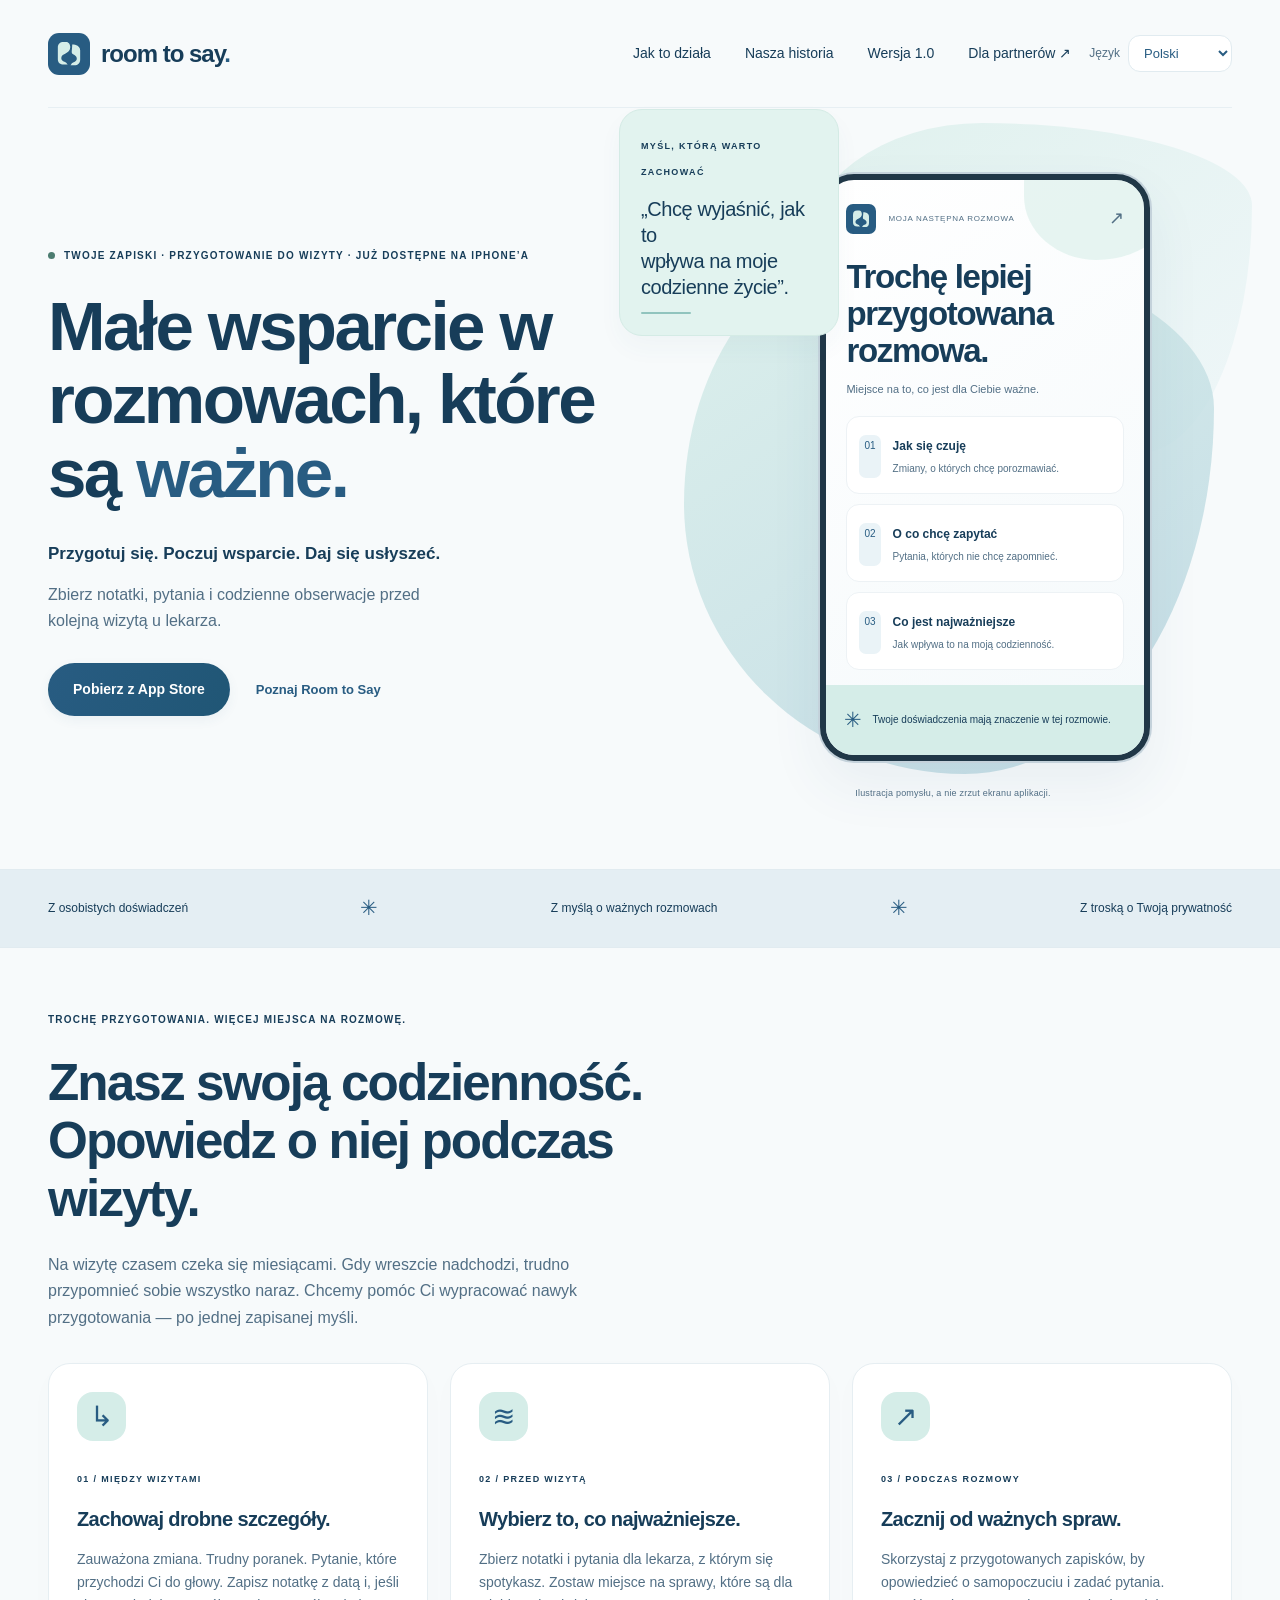
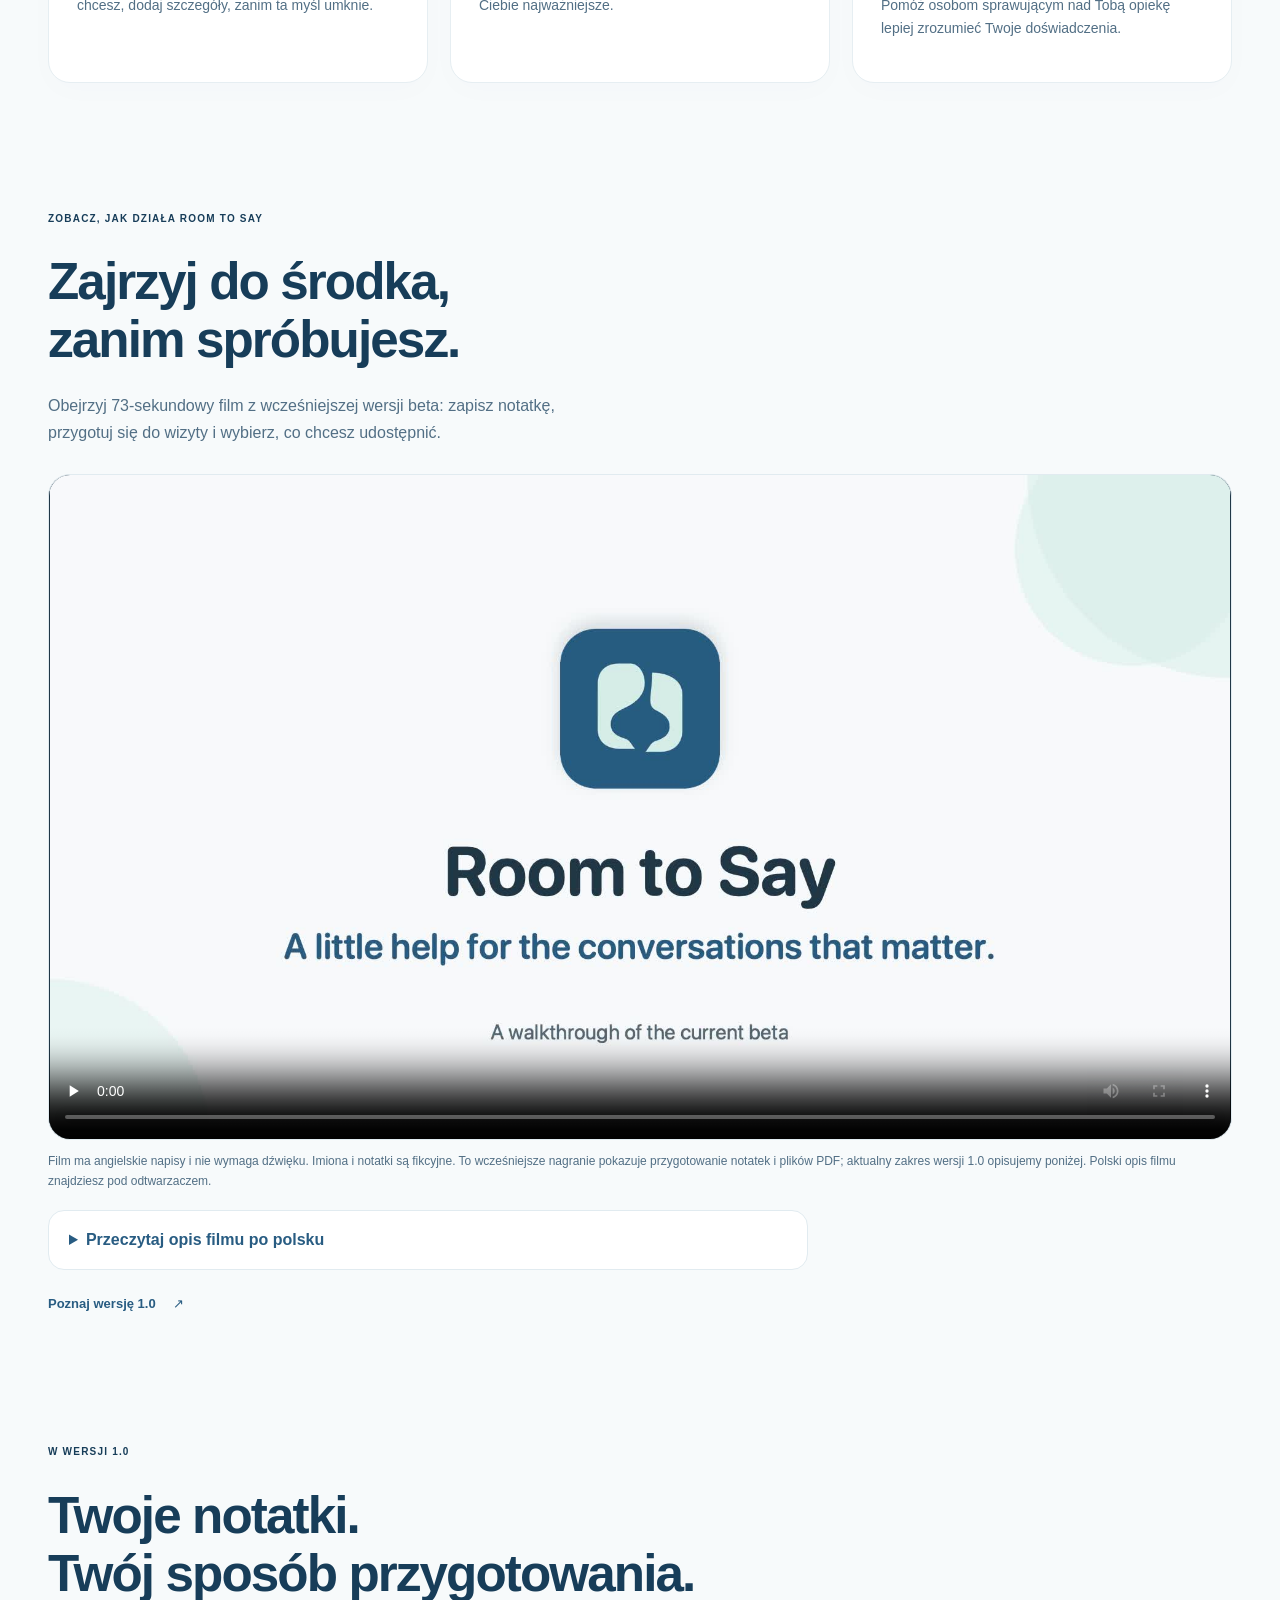
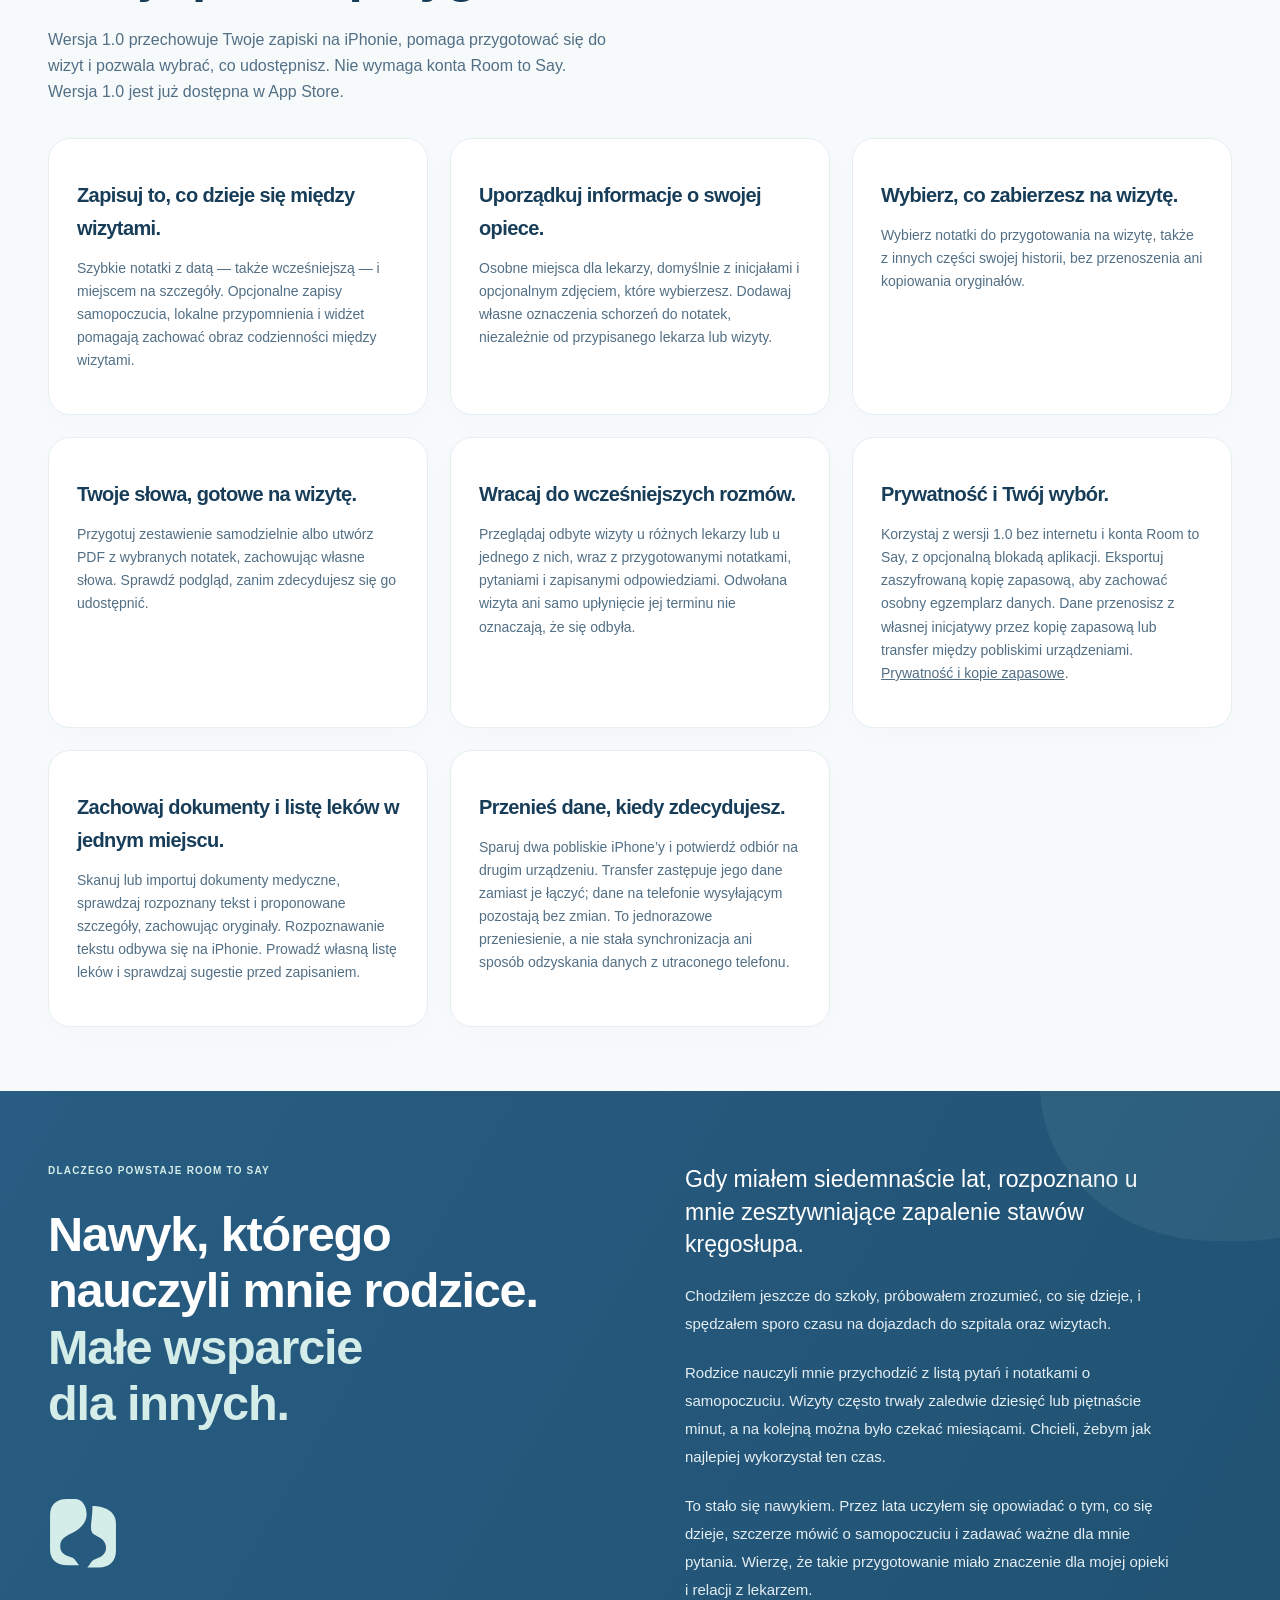
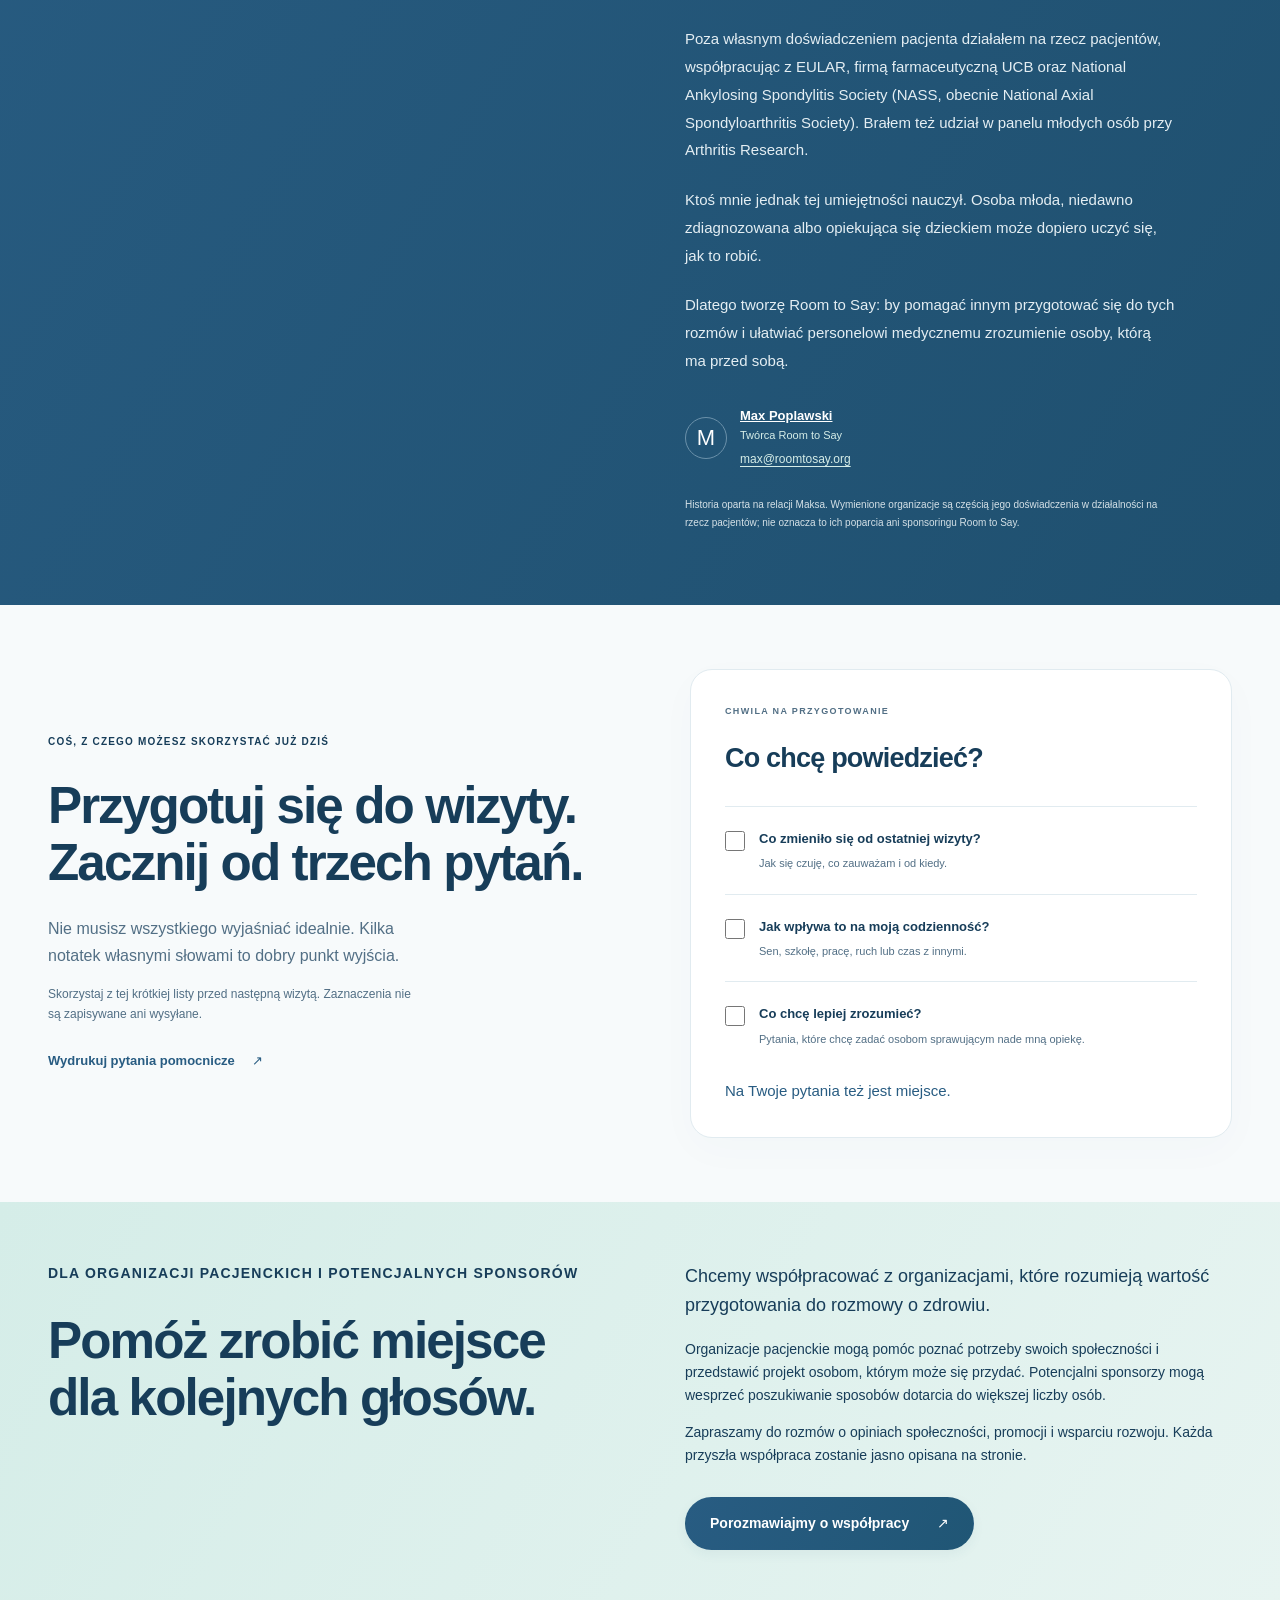
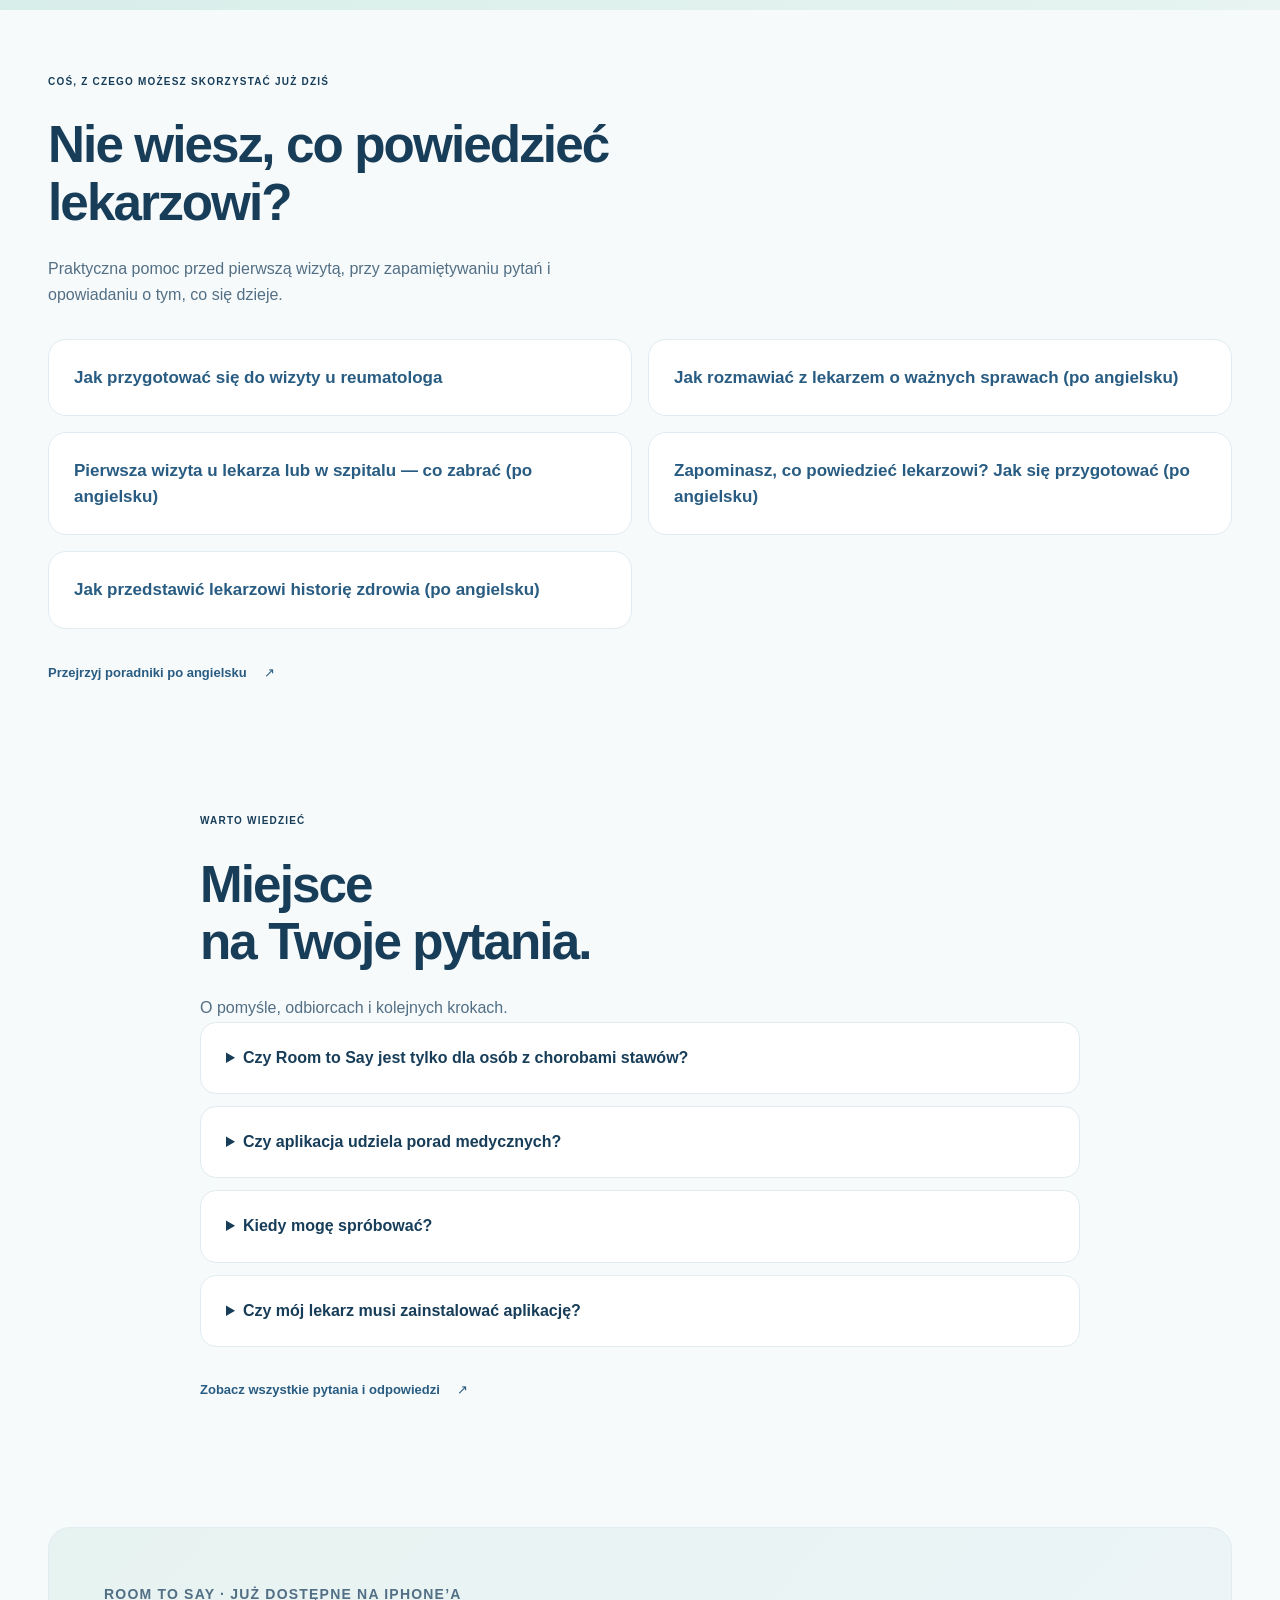
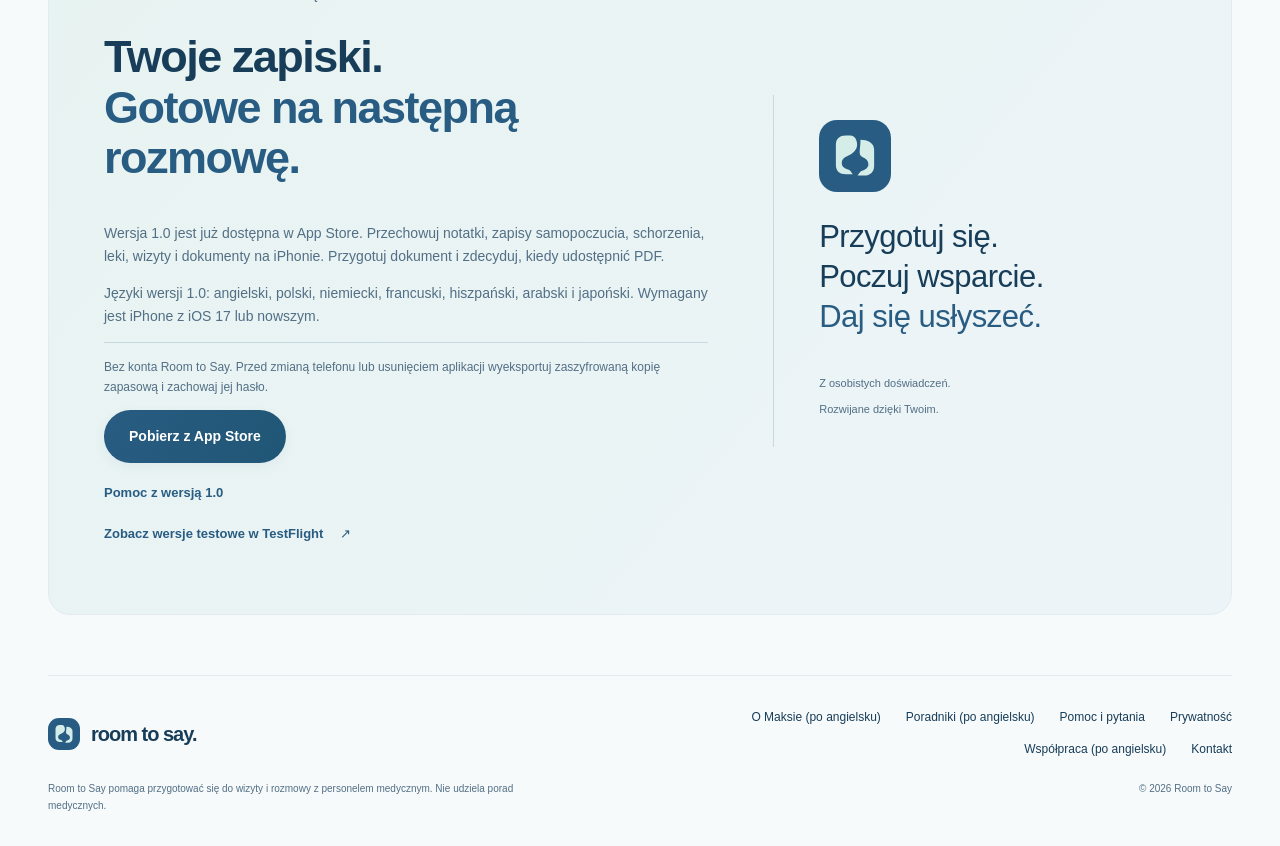
==== commit d4e65c87: "Simplify local-storage messaging on homepages" ====
--- a/pl/index.html
+++ b/pl/index.html
@@ -82,18 +82,18 @@
         </video>
         <figcaption id="demo-caption">Film ma angielskie napisy i nie wymaga dźwięku. Imiona i notatki są fikcyjne. To wcześniejsze nagranie pokazuje przygotowanie notatek i plików PDF; aktualny zakres wersji 1.0 opisujemy poniżej. Polski opis filmu znajdziesz pod odtwarzaczem.</figcaption>
       </figure>
-      <details class="demo-transcript"><summary>Przeczytaj opis filmu po polsku</summary><ol><li><strong>Zapisz notatkę.</strong> Zapisz coś, o czym chcesz pamiętać między wizytami, i powiąż notatkę z odpowiednią wizytą.</li><li><strong>Przygotuj się do wizyty.</strong> Wybierz notatki, które chcesz zabrać, i dodaj pytania.</li><li><strong>Utwórz dokument z notatkami.</strong> Wybierz treść dokumentu, zachowując własne słowa.</li><li><strong>Sprawdź przed udostępnieniem.</strong> Sprawdź plik PDF, a następnie zdecyduj, czy chcesz go udostępnić, wydrukować czy zapisać.</li><li><strong>Zapiski na Twoim telefonie.</strong> Notatki są przechowywane na iPhonie, bez konta Room to Say. Wersja 1.0 nie ma automatycznej synchronizacji iCloud. Przeczytaj <a href="/pl/privacy.html">informacje o prywatności i kopiach zapasowych</a>.</li></ol></details>
+      <details class="demo-transcript"><summary>Przeczytaj opis filmu po polsku</summary><ol><li><strong>Zapisz notatkę.</strong> Zapisz coś, o czym chcesz pamiętać między wizytami, i powiąż notatkę z odpowiednią wizytą.</li><li><strong>Przygotuj się do wizyty.</strong> Wybierz notatki, które chcesz zabrać, i dodaj pytania.</li><li><strong>Utwórz dokument z notatkami.</strong> Wybierz treść dokumentu, zachowując własne słowa.</li><li><strong>Sprawdź przed udostępnieniem.</strong> Sprawdź plik PDF, a następnie zdecyduj, czy chcesz go udostępnić, wydrukować czy zapisać.</li><li><strong>Zapiski na Twoim telefonie.</strong> Notatki są przechowywane na iPhonie, bez konta Room to Say. Przeczytaj <a href="/pl/privacy.html">informacje o prywatności i kopiach zapasowych</a>.</li></ol></details>
       <p class="demo-action"><a class="text-link" href="#beta">Poznaj wersję 1.0 <span aria-hidden="true">↗</span></a></p>
     </section>
     <section class="approach wrap section" id="planned-features" aria-labelledby="planned-title">
-      <div class="section-heading"><p class="eyebrow">W WERSJI 1.0</p><h2 id="planned-title">Twoje notatki.<br>Twój sposób przygotowania.</h2><p>Wersja 1.0 przechowuje Twoje zapiski na iPhonie, pomaga przygotować się do wizyt i pozwala wybrać, co udostępnisz. Działa bez konta Room to Say i bez automatycznej synchronizacji iCloud. Wersja 1.0 jest już dostępna w App Store.</p></div>
+      <div class="section-heading"><p class="eyebrow">W WERSJI 1.0</p><h2 id="planned-title">Twoje notatki.<br>Twój sposób przygotowania.</h2><p>Wersja 1.0 przechowuje Twoje zapiski na iPhonie, pomaga przygotować się do wizyt i pozwala wybrać, co udostępnisz. Nie wymaga konta Room to Say. Wersja 1.0 jest już dostępna w App Store.</p></div>
       <div class="steps">
         <article><h3>Zapisuj to, co dzieje się między wizytami.</h3><p>Szybkie notatki z datą — także wcześniejszą — i miejscem na szczegóły. Opcjonalne zapisy samopoczucia, lokalne przypomnienia i widżet pomagają zachować obraz codzienności między wizytami.</p></article>
         <article><h3>Uporządkuj informacje o swojej opiece.</h3><p>Osobne miejsca dla lekarzy, domyślnie z inicjałami i opcjonalnym zdjęciem, które wybierzesz. Dodawaj własne oznaczenia schorzeń do notatek, niezależnie od przypisanego lekarza lub wizyty.</p></article>
         <article><h3>Wybierz, co zabierzesz na wizytę.</h3><p>Wybierz notatki do przygotowania na wizytę, także z innych części swojej historii, bez przenoszenia ani kopiowania oryginałów.</p></article>
         <article><h3>Twoje słowa, gotowe na wizytę.</h3><p>Przygotuj zestawienie samodzielnie albo utwórz PDF z wybranych notatek, zachowując własne słowa. Sprawdź podgląd, zanim zdecydujesz się go udostępnić.</p></article>
         <article><h3>Wracaj do wcześniejszych rozmów.</h3><p>Przeglądaj odbyte wizyty u różnych lekarzy lub u jednego z nich, wraz z przygotowanymi notatkami, pytaniami i zapisanymi odpowiedziami. Odwołana wizyta ani samo upłynięcie jej terminu nie oznaczają, że się odbyła.</p></article>
-        <article><h3>Prywatność i Twój wybór.</h3><p>Korzystaj z wersji 1.0 bez internetu i konta Room to Say, z opcjonalną blokadą aplikacji. Eksportuj zaszyfrowaną kopię zapasową, aby zachować osobny egzemplarz danych. Automatyczna synchronizacja iCloud jest wyłączona. Dane przenosisz z własnej inicjatywy przez kopię zapasową lub transfer między pobliskimi urządzeniami. <a href="/pl/privacy.html">Prywatność i kopie zapasowe</a>.</p></article>
+        <article><h3>Prywatność i Twój wybór.</h3><p>Korzystaj z wersji 1.0 bez internetu i konta Room to Say, z opcjonalną blokadą aplikacji. Eksportuj zaszyfrowaną kopię zapasową, aby zachować osobny egzemplarz danych. Dane przenosisz z własnej inicjatywy przez kopię zapasową lub transfer między pobliskimi urządzeniami. <a href="/pl/privacy.html">Prywatność i kopie zapasowe</a>.</p></article>
         <article><h3>Zachowaj dokumenty i listę leków w jednym miejscu.</h3><p>Skanuj lub importuj dokumenty medyczne, sprawdzaj rozpoznany tekst i proponowane szczegóły, zachowując oryginały. Rozpoznawanie tekstu odbywa się na iPhonie. Prowadź własną listę leków i sprawdzaj sugestie przed zapisaniem.</p></article>
         <article><h3>Przenieś dane, kiedy zdecydujesz.</h3><p>Sparuj dwa pobliskie iPhone’y i potwierdź odbiór na drugim urządzeniu. Transfer zastępuje jego dane zamiast je łączyć; dane na telefonie wysyłającym pozostają bez zmian. To jednorazowe przeniesienie, a nie stała synchronizacja ani sposób odzyskania danych z utraconego telefonu.</p></article>
       </div>
@@ -117,7 +117,7 @@
       <a class="text-link" href="/pl/support.html">Zobacz wszystkie pytania i odpowiedzi <span aria-hidden="true">↗</span></a>
     </section>
     <section class="beta-section wrap section" id="beta" aria-labelledby="beta-title">
-      <div class="beta-card"><div><p class="eyebrow">ROOM TO SAY · JUŻ DOSTĘPNE NA IPHONE’A</p><h2 id="beta-title">Twoje zapiski.<br><em>Gotowe na następną rozmowę.</em></h2><p>Wersja 1.0 jest już dostępna w App Store. Przechowuj notatki, zapisy samopoczucia, schorzenia, leki, wizyty i dokumenty na iPhonie. Przygotuj dokument i zdecyduj, kiedy udostępnić PDF.</p><p>Języki wersji 1.0: angielski, polski, niemiecki, francuski, hiszpański, arabski i japoński. Wymagany jest iPhone z iOS 17 lub nowszym.</p><p class="beta-note">Bez konta Room to Say. Wersja 1.0 nie ma automatycznej synchronizacji iCloud. Przed zmianą telefonu lub usunięciem aplikacji wyeksportuj zaszyfrowaną kopię zapasową i zachowaj jej hasło.</p><a class="button" href="https://apps.apple.com/app/room-to-say/id6827745284">Pobierz z App Store</a><p style="margin-top:18px"><a class="text-link" href="/pl/support.html">Pomoc z wersją 1.0</a></p><p style="margin-top:18px"><a class="text-link" href="https://testflight.apple.com/join/qRMne3Gn">Zobacz wersje testowe w TestFlight <span aria-hidden="true">↗</span></a></p></div><div class="beta-aside"><img src="/assets/room-to-say-icon.svg" width="72" height="72" alt="" loading="lazy"><p>Przygotuj się.<br>Poczuj wsparcie.<br><em>Daj się usłyszeć.</em></p><span>Z osobistych doświadczeń.<br>Rozwijane dzięki Twoim.</span></div></div>
+      <div class="beta-card"><div><p class="eyebrow">ROOM TO SAY · JUŻ DOSTĘPNE NA IPHONE’A</p><h2 id="beta-title">Twoje zapiski.<br><em>Gotowe na następną rozmowę.</em></h2><p>Wersja 1.0 jest już dostępna w App Store. Przechowuj notatki, zapisy samopoczucia, schorzenia, leki, wizyty i dokumenty na iPhonie. Przygotuj dokument i zdecyduj, kiedy udostępnić PDF.</p><p>Języki wersji 1.0: angielski, polski, niemiecki, francuski, hiszpański, arabski i japoński. Wymagany jest iPhone z iOS 17 lub nowszym.</p><p class="beta-note">Bez konta Room to Say. Przed zmianą telefonu lub usunięciem aplikacji wyeksportuj zaszyfrowaną kopię zapasową i zachowaj jej hasło.</p><a class="button" href="https://apps.apple.com/app/room-to-say/id6827745284">Pobierz z App Store</a><p style="margin-top:18px"><a class="text-link" href="/pl/support.html">Pomoc z wersją 1.0</a></p><p style="margin-top:18px"><a class="text-link" href="https://testflight.apple.com/join/qRMne3Gn">Zobacz wersje testowe w TestFlight <span aria-hidden="true">↗</span></a></p></div><div class="beta-aside"><img src="/assets/room-to-say-icon.svg" width="72" height="72" alt="" loading="lazy"><p>Przygotuj się.<br>Poczuj wsparcie.<br><em>Daj się usłyszeć.</em></p><span>Z osobistych doświadczeń.<br>Rozwijane dzięki Twoim.</span></div></div>
     </section>
   </main>
   <footer class="footer wrap"><a class="brand" href="/pl/"><img src="/assets/room-to-say-icon.svg" width="32" height="32" alt=""><span>room to say.</span></a><nav aria-label="Nawigacja w stopce"><a href="/max-poplawski.html">O Maksie (po angielsku)</a><a href="/guides.html">Poradniki (po angielsku)</a><a href="/pl/support.html">Pomoc i pytania</a><a href="/pl/privacy.html">Prywatność</a><a href="/partnerships.html">Współpraca (po angielsku)</a><a href="mailto:hello@roomtosay.org">Kontakt</a></nav><p>Room to Say pomaga przygotować się do wizyty i rozmowy z personelem medycznym. Nie udziela porad medycznych.</p><span class="copyright">© <span data-year>2026</span> Room to Say</span></footer>
